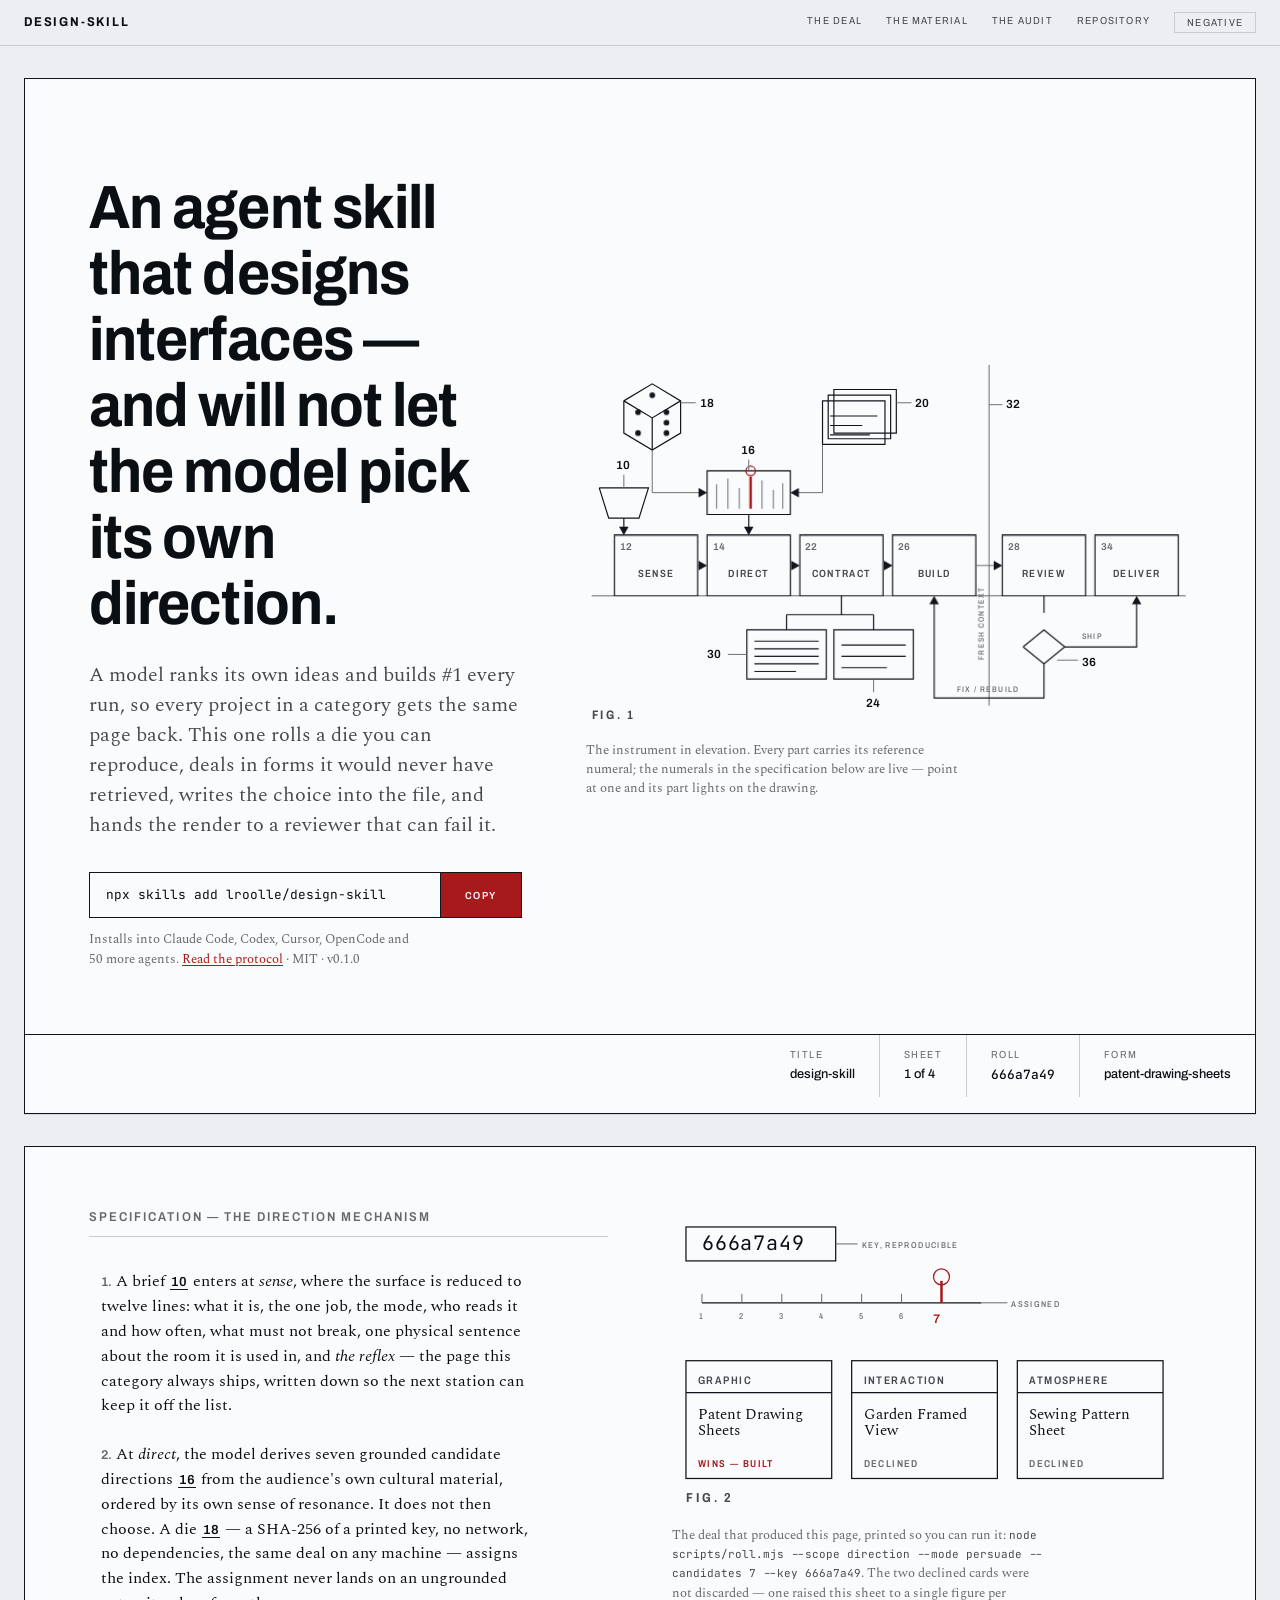
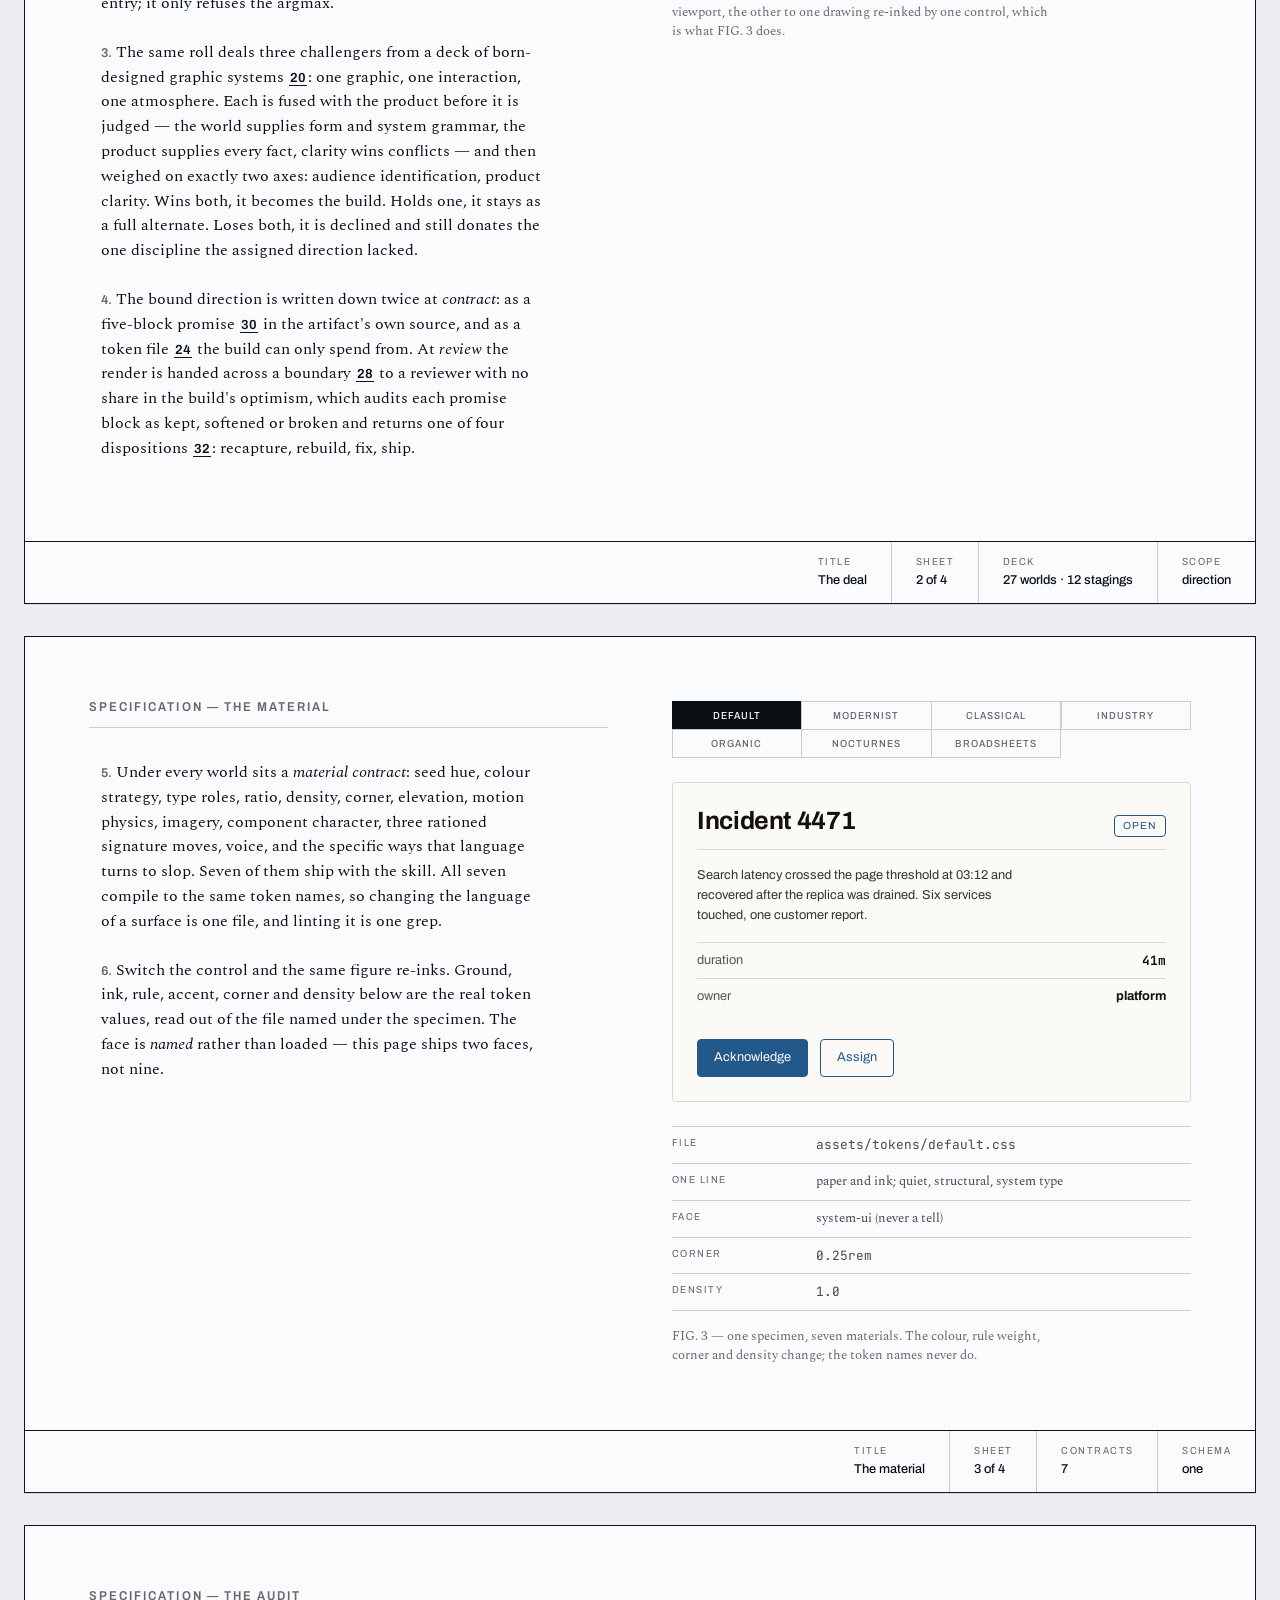
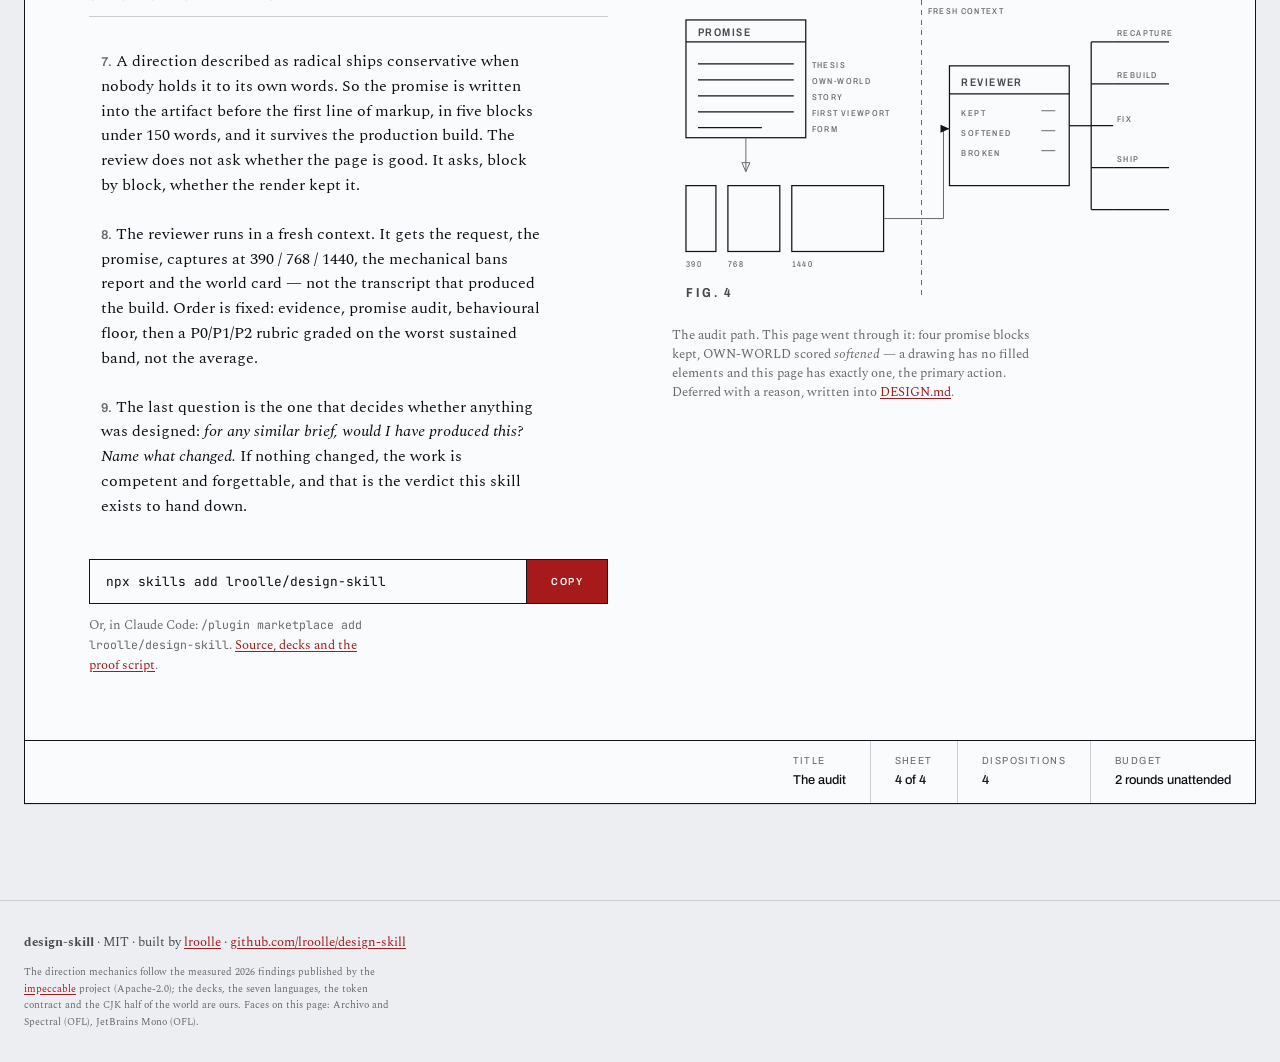
==== site/index.html @ 7ace2040 "Add site/: lroolle.com/design-skill, designed by running the protocol Ran the skill end to end on a " ====
<!doctype html>
<html lang="en">
<head>
<meta charset="utf-8">
<meta name="viewport" content="width=device-width, initial-scale=1">
<title>design-skill &#183; an agent skill that will not let the model pick its own direction</title>
<meta name="description" content="An agent skill for designing user-facing surfaces: an outside die assigns the direction from grounded candidates, foreign forms are dealt in as challengers, the choice is written into the artifact as a promise, and a fresh-context reviewer audits the render against it.">
<link rel="canonical" href="https://lroolle.com/design-skill">
<meta property="og:type" content="website">
<meta property="og:title" content="design-skill">
<meta property="og:description" content="A design skill with taste built in: sense, roll, promise, build, review. Seven material languages, a deck of born-designed worlds the dice deal from, and a reviewer that can say costume.">
<meta property="og:url" content="https://lroolle.com/design-skill">

<link rel="preconnect" href="https://fonts.googleapis.com">
<link rel="preconnect" href="https://fonts.gstatic.com" crossorigin>
<link rel="stylesheet" href="https://fonts.googleapis.com/css2?family=Archivo:wdth,wght@75..112,400..700&family=Spectral:ital,wght@0,300;0,400;0,600;1,400&family=JetBrains+Mono:wght@400;500&family=Noto+Sans+SC:wght@400;500&display=swap">
<link rel="stylesheet" href="tokens.css">
<link rel="stylesheet" href="page.css">
<script>
  // theme before paint: no flash, no layout shift
  (function () {
    var t = localStorage.getItem('ds-theme');
    if (!t) t = matchMedia('(prefers-color-scheme: dark)').matches ? 'dark' : 'light';
    document.documentElement.setAttribute('data-theme', t);
  })();
</script>
</head>
<body>
<!--
  PROMISE  design-skill / lroolle.com/design-skill / roll 666a7a49

  THESIS          This page is the patent drawing of an instrument: the skill
                  explained by numbered parts on leader lines, never by
                  adjectives. It refuses the agent-skill landing -- near-black
                  ground, one acid accent, three feature cards, "Get started".
  OWN-WORLD       Cool drafting paper; one uniform ink line for outlines and a
                  lighter one for leaders and hatching; no fills; drafting red
                  as the only highlight, on the part under discussion. Archivo
                  (width axis) draughts the FIG. labels and reference numerals,
                  Spectral sets the numbered specification, JetBrains Mono the
                  keys and commands. Zero radius everywhere; rules are drawing,
                  not decoration.
  STORY           The visitor sees a machine with named parts, believes it
                  because the roll printed on the page is real and reproducible
                  and the seven materials re-ink a live specimen, and copies one
                  install line.
  FIRST VIEWPORT  One sheet with a ruled border and a title block bottom-right.
                  Left: the sentence, the dek, the install field as the single
                  action. Right: FIG. 1, the six-station instrument with the die
                  and the deck hanging over station 2, every part on a leader.
                  Nothing else in the viewport.
  FORM            Patent Drawing Sheets (worlds/patent-drawing-sheets.md), dealt
                  as the graphic challenger against assigned candidate #7 (the
                  test bench) and winning both axes. Roll key 666a7a49. Raises:
                  one figure per viewport, from garden-framed-view (declined);
                  one drawing re-inked by a single control, from
                  sewing-pattern-sheet (declined).
  --
  FINISH          unreviewed is unfinished: this build ends with the review, the
                  verdict, and DESIGN.md.
-->
<a class="skip" href="#fig-1">Skip to FIG. 1</a>

<header class="rail">
  <a class="wordmark" href="#sheet-1">design&#8209;skill</a>
  <nav class="rail__nav" aria-label="Sheets">
    <a href="#sheet-2">The deal</a>
    <a href="#sheet-3">The material</a>
    <a href="#sheet-4">The audit</a>
    <a href="https://github.com/lroolle/design-skill">Repository</a>
  </nav>
  <button class="theme" type="button" id="theme" aria-pressed="false">
    <span class="theme__label">Negative</span>
  </button>
</header>

<main>

<!-- ============================ SHEET 1 ============================ -->
<section class="sheet" id="sheet-1">
  <div class="sheet__frame">
    <div class="sheet__body sheet__body--lede">

      <div class="lede">
        <h1>An agent skill that designs interfaces &#8212; and will not let the model pick its own direction.</h1>
        <p class="dek">
          A model ranks its own ideas and builds #1 every run, so every project
          in a category gets the same page back. This one rolls a die you can
          reproduce, deals in forms it would never have retrieved, writes the
          choice into the file, and hands the render to a reviewer that can
          fail it.
        </p>

        <div class="install">
          <code class="install__cmd" id="cmd">npx skills add lroolle/design-skill</code>
          <button class="install__copy" type="button" id="copy" data-cmd="npx skills add lroolle/design-skill">Copy</button>
        </div>
        <p class="lede__aside">
          Installs into Claude Code, Codex, Cursor, OpenCode and 50 more agents.
          <a href="https://github.com/lroolle/design-skill/blob/main/skills/design-skill/SKILL.md">Read the protocol</a>
          &#183; MIT &#183; v0.1.0
        </p>
      </div>

      <figure class="fig fig--hero fig--pan" id="fig-1">
        <svg viewBox="0 0 640 400" role="img" aria-labelledby="fig-1-t fig-1-d" class="draw">
          <title id="fig-1-t">FIG. 1 &#8212; the instrument in elevation</title>
          <desc id="fig-1-d">Six protocol stations on a rail: sense, direct, contract, build, review, deliver. A brief enters at the left. A candidate rack fed by a die and a card deck stands over station two. Station three drops a promise and a token contract. A dashed boundary between build and review marks the reviewer's separate context. A four-way verdict gate after review either returns the work to build or releases it to deliver.</desc>

          <!-- ---- 10: the brief, entering ---- -->
          <g data-part="10" class="ink">
            <path d="M14 150 h52 l-10 32 h-32 z"/>
            <path d="M40 182 v14"/>
            <path d="M40 200 l-5 -9 10 0 z" class="solidmark"/>
          </g>
          <g class="hair"><path d="M40 150 v-14"/></g>
          <text class="numeral" x="32" y="130" data-ref="10">10</text>

          <!-- ---- 18: the die ---- -->
          <g data-part="18">
            <g class="ink">
              <path d="M40 58 l30 -18 30 18 v34 l-30 18 -30 -18 z"/>
              <path d="M40 58 l30 18 30 -18 M70 76 v34"/>
            </g>
            <g class="pip">
              <circle cx="55" cy="70" r="3"/><circle cx="55" cy="92" r="3"/>
              <circle cx="85" cy="70" r="3"/><circle cx="85" cy="81" r="3"/><circle cx="85" cy="92" r="3"/>
              <circle cx="70" cy="52" r="3"/>
            </g>
            <g class="hair"><path d="M70 110 v45 h52"/></g>
            <path d="M128 155 l-9 -5 0 10 z" class="solidmark"/>
          </g>
          <g class="hair"><path d="M100 60 h16"/></g>
          <text class="numeral" x="120" y="64" data-ref="18">18</text>

          <!-- ---- 20: the deck of worlds ---- -->
          <g data-part="20">
            <g class="ink">
              <rect x="262" y="46" width="66" height="46"/>
              <rect x="256" y="52" width="66" height="46"/>
              <rect x="250" y="58" width="66" height="46"/>
              <path d="M258 74 h50 M258 84 h34 M258 94 h42"/>
            </g>
            <g class="hair"><path d="M250 104 v51 h-28"/></g>
            <path d="M216 155 l9 -5 0 10 z" class="solidmark"/>
          </g>
          <g class="hair"><path d="M328 60 h16"/></g>
          <text class="numeral" x="348" y="64" data-ref="20">20</text>

          <!-- ---- 16: the candidate rack, seven grounded directions ---- -->
          <g data-part="16">
            <g class="ink"><rect x="128" y="132" width="88" height="46"/></g>
            <g class="hair">
              <path d="M138 172 v-26 M150 172 v-32 M162 172 v-22"/>
              <path d="M186 172 v-30 M198 172 v-20 M208 172 v-27"/>
            </g>
            <path d="M174 172 v-34" class="lit-bar"/>
            <circle cx="174" cy="132" r="5" class="lit-ring"/>
            <g class="ink"><path d="M172 178 v18"/></g>
            <path d="M172 200 l-5 -9 10 0 z" class="solidmark"/>
          </g>
          <g class="hair"><path d="M172 132 v-12"/></g>
          <text class="numeral" x="164" y="114" data-ref="16">16</text>

          <!-- ---- the rail and its six stations ---- -->
          <g class="ink">
            <line x1="6" y1="264" x2="634" y2="264" class="hair"/>
            <g data-part="12"><rect x="30"  y="200" width="88" height="64"/></g>
            <g data-part="14"><rect x="128" y="200" width="88" height="64"/></g>
            <g data-part="22"><rect x="226" y="200" width="88" height="64"/></g>
            <g data-part="26"><rect x="324" y="200" width="88" height="64"/></g>
            <g data-part="28"><rect x="440" y="200" width="88" height="64"/></g>
            <g data-part="34"><rect x="538" y="200" width="88" height="64"/></g>
            <g class="hair">
              <path d="M118 232 h6"/><path d="M128 232 l-9 -5 0 10 z" class="solidmark"/>
              <path d="M216 232 h6"/><path d="M226 232 l-9 -5 0 10 z" class="solidmark"/>
              <path d="M314 232 h6"/><path d="M324 232 l-9 -5 0 10 z" class="solidmark"/>
              <path d="M412 232 h20"/><path d="M440 232 l-9 -5 0 10 z" class="solidmark"/>
            </g>
          </g>
          <g class="numeral numeral--in">
            <text x="36" y="216" data-ref="12">12</text>
            <text x="134" y="216" data-ref="14">14</text>
            <text x="232" y="216" data-ref="22">22</text>
            <text x="330" y="216" data-ref="26">26</text>
            <text x="446" y="216" data-ref="28">28</text>
            <text x="544" y="216" data-ref="34">34</text>
          </g>
          <g class="label">
            <text x="74"  y="244" text-anchor="middle">SENSE</text>
            <text x="172" y="244" text-anchor="middle">DIRECT</text>
            <text x="270" y="244" text-anchor="middle">CONTRACT</text>
            <text x="368" y="244" text-anchor="middle">BUILD</text>
            <text x="484" y="244" text-anchor="middle">REVIEW</text>
            <text x="582" y="244" text-anchor="middle">DELIVER</text>
          </g>

          <!-- ---- 30 + 24: what station three writes down ---- -->
          <g class="ink"><path d="M270 264 v20 M212 284 h92 M212 284 v16 M304 284 v16"/></g>
          <g data-part="30" class="ink">
            <rect x="170" y="300" width="84" height="52"/>
            <path d="M178 312 h68 M178 320 h68 M178 328 h68 M178 336 h68 M178 344 h44"/>
          </g>
          <g class="hair"><path d="M170 326 h-20"/></g>
          <text class="numeral" x="128" y="330" data-ref="30">30</text>

          <g data-part="24" class="ink">
            <rect x="262" y="300" width="84" height="52"/>
            <path d="M270 316 h68 M270 328 h68 M270 340 h48"/>
          </g>
          <g class="hair"><path d="M304 352 v14"/></g>
          <text class="numeral" x="296" y="382" data-ref="24">24</text>

          <!-- ---- 32: the reviewer's boundary ---- -->
          <g data-part="32">
            <path d="M426 20 v360" class="boundary"/>
          </g>
          <g class="hair"><path d="M426 62 h14"/></g>
          <text class="numeral" x="444" y="66" data-ref="32">32</text>
          <text class="micro boundary__label" transform="translate(420,332) rotate(-90)">FRESH CONTEXT</text>

          <!-- ---- 36: the verdict gate ---- -->
          <g data-part="36">
            <g class="ink">
              <path d="M484 264 v18"/>
              <path d="M462 318 l22 -18 22 18 -22 18 z"/>
              <path d="M506 318 h76 v-46"/>
              <path d="M582 264 l-5 9 10 0 z" class="solidmark"/>
              <path d="M484 336 v36 h-116 v-100"/>
              <path d="M368 264 l-5 9 10 0 z" class="solidmark"/>
            </g>
          </g>
          <g class="hair"><path d="M498 332 h22"/></g>
          <text class="numeral" x="524" y="338" data-ref="36">36</text>
          <text class="micro" x="392" y="366">FIX / REBUILD</text>
          <text class="micro" x="524" y="310">SHIP</text>

          <text class="figlabel" x="6" y="394">FIG. 1</text>
        </svg>
        <p class="fig__pan-note">Drag sideways to read the drawing</p>
        <figcaption>
          The instrument in elevation. Every part carries its reference numeral;
          the numerals in the specification below are live &#8212; point at one and
          its part lights on the drawing.
        </figcaption>
      </figure>

    </div>

    <div class="titleblock">
      <div class="titleblock__cell"><span>Title</span><b>design-skill</b></div>
      <div class="titleblock__cell"><span>Sheet</span><b>1 of 4</b></div>
      <div class="titleblock__cell"><span>Roll</span><b data-mono>666a7a49</b></div>
      <div class="titleblock__cell"><span>Form</span><b>patent-drawing-sheets</b></div>
    </div>
  </div>
</section>

<!-- ============================ SHEET 2 ============================ -->
<section class="sheet" id="sheet-2">
  <div class="sheet__frame">
    <div class="sheet__body sheet__body--spec">

      <div class="spec">
        <h2 class="spec__head">Specification &#8212; the direction mechanism</h2>

        <p class="spec__p">
          <b>1.</b> A brief <button class="ref" data-ref="10">10</button> enters
          at <i>sense</i>, where the surface is reduced to twelve lines: what it
          is, the one job, the mode, who reads it and how often, what must not
          break, one physical sentence about the room it is used in, and
          <em>the reflex</em> &#8212; the page this category always ships, written
          down so the next station can keep it off the list.
        </p>

        <p class="spec__p">
          <b>2.</b> At <i>direct</i>, the model derives seven grounded candidate
          directions <button class="ref" data-ref="16">16</button> from the
          audience's own cultural material, ordered by its own sense of
          resonance. It does not then choose. A die
          <button class="ref" data-ref="18">18</button> &#8212; a SHA-256 of a
          printed key, no network, no dependencies, the same deal on any machine
          &#8212; assigns the index. The assignment never lands on an ungrounded
          entry; it only refuses the argmax.
        </p>

        <p class="spec__p">
          <b>3.</b> The same roll deals three challengers from a deck of
          born-designed graphic systems <button class="ref" data-ref="20">20</button>:
          one graphic, one interaction, one atmosphere. Each is fused with the
          product before it is judged &#8212; the world supplies form and system
          grammar, the product supplies every fact, clarity wins conflicts &#8212;
          and then weighed on exactly two axes: audience identification, product
          clarity. Wins both, it becomes the build. Holds one, it stays as a full
          alternate. Loses both, it is declined and still donates the one
          discipline the assigned direction lacked.
        </p>

        <p class="spec__p">
          <b>4.</b> The bound direction is written down twice at <i>contract</i>:
          as a five-block promise <button class="ref" data-ref="30">30</button>
          in the artifact's own source, and as a token file
          <button class="ref" data-ref="24">24</button> the build can only spend
          from. At <i>review</i> the render is handed across a boundary
          <button class="ref" data-ref="28">28</button> to a reviewer with no
          share in the build's optimism, which audits each promise block as kept,
          softened or broken and returns one of four dispositions
          <button class="ref" data-ref="32">32</button>: recapture, rebuild, fix,
          ship.
        </p>
      </div>

      <figure class="fig fig--pan" id="fig-2">
        <svg viewBox="0 0 520 300" role="img" aria-labelledby="fig-2-t fig-2-d">
          <title id="fig-2-t">FIG. 2 &#8212; the deal that built this page</title>
          <desc id="fig-2-d">Detail of the die and the deck. Key 666a7a49 assigns index seven of seven candidates. Three challengers are dealt: patent drawing sheets (graphic), garden framed view (interaction), sewing pattern sheet (atmosphere). Verdicts: wins, declined, declined.</desc>

          <!-- key strip -->
          <g class="ink"><rect x="14" y="16" width="150" height="34"/></g>
          <text class="key" x="30" y="39">666a7a49</text>
          <g class="hair"><path d="M164 33 h22"/></g>
          <text class="micro" x="190" y="37">KEY, REPRODUCIBLE</text>

          <!-- index scale 1..7 -->
          <g class="ink"><path d="M30 92 h280"/></g>
          <g class="hair">
            <path d="M30 92 v-9 M70 92 v-9 M110 92 v-9 M150 92 v-9 M190 92 v-9 M230 92 v-9"/>
          </g>
          <path d="M270 92 v-22" class="lit-bar"/>
          <circle cx="270" cy="66" r="8" class="lit-ring"/>
          <g class="micro">
            <text x="30" y="108" text-anchor="middle">1</text>
            <text x="70" y="108" text-anchor="middle">2</text>
            <text x="110" y="108" text-anchor="middle">3</text>
            <text x="150" y="108" text-anchor="middle">4</text>
            <text x="190" y="108" text-anchor="middle">5</text>
            <text x="230" y="108" text-anchor="middle">6</text>
          </g>
          <text class="numeral numeral--lit" x="262" y="112">7</text>
          <g class="hair"><path d="M310 92 h26"/></g>
          <text class="micro" x="340" y="96">ASSIGNED</text>

          <!-- three dealt cards -->
          <g class="ink">
            <rect x="14" y="150" width="146" height="118"/>
            <rect x="180" y="150" width="146" height="118"/>
            <rect x="346" y="150" width="146" height="118"/>
            <path d="M14 182 h146 M180 182 h146 M346 182 h146"/>
          </g>
          <g class="label">
            <text x="26" y="173">GRAPHIC</text>
            <text x="192" y="173">INTERACTION</text>
            <text x="358" y="173">ATMOSPHERE</text>
          </g>
          <g class="cardname">
            <text x="26" y="208">Patent Drawing</text>
            <text x="26" y="224">Sheets</text>
            <text x="192" y="208">Garden Framed</text>
            <text x="192" y="224">View</text>
            <text x="358" y="208">Sewing Pattern</text>
            <text x="358" y="224">Sheet</text>
          </g>
          <g class="verdict">
            <text x="26" y="256" class="verdict--win">WINS &#8212; BUILT</text>
            <text x="192" y="256">DECLINED</text>
            <text x="358" y="256">DECLINED</text>
          </g>
          <text class="figlabel" x="14" y="292">FIG. 2</text>
        </svg>
        <p class="fig__pan-note">Drag sideways to read the drawing</p>
        <figcaption>
          The deal that produced this page, printed so you can run it:
          <code data-mono>node scripts/roll.mjs --scope direction --mode persuade --candidates 7 --key 666a7a49</code>.
          The two declined cards were not discarded &#8212; one raised this sheet to
          a single figure per viewport, the other to one drawing re-inked by one
          control, which is what FIG. 3 does.
        </figcaption>
      </figure>

    </div>

    <div class="titleblock">
      <div class="titleblock__cell"><span>Title</span><b>The deal</b></div>
      <div class="titleblock__cell"><span>Sheet</span><b>2 of 4</b></div>
      <div class="titleblock__cell"><span>Deck</span><b>27 worlds &#183; 12 stagings</b></div>
      <div class="titleblock__cell"><span>Scope</span><b>direction</b></div>
    </div>
  </div>
</section>

<!-- ============================ SHEET 3 ============================ -->
<section class="sheet" id="sheet-3">
  <div class="sheet__frame">
    <div class="sheet__body sheet__body--spec">

      <div class="spec">
        <h2 class="spec__head">Specification &#8212; the material</h2>
        <p class="spec__p">
          <b>5.</b> Under every world sits a <i>material contract</i>: seed hue,
          colour strategy, type roles, ratio, density, corner, elevation, motion
          physics, imagery, component character, three rationed signature moves,
          voice, and the specific ways that language turns to slop. Seven of them
          ship with the skill. All seven compile to the same token names, so
          changing the language of a surface is one file, and linting it is one
          grep.
        </p>
        <p class="spec__p">
          <b>6.</b> Switch the control and the same figure re-inks. Ground, ink,
          rule, accent, corner and density below are the real token values, read
          out of the file named under the specimen. The face is <i>named</i>
          rather than loaded &#8212; this page ships two faces, not nine.
        </p>
      </div>

      <figure class="fig" id="fig-3">
        <div class="switch" role="radiogroup" aria-label="Material contract">
          <button type="button" role="radio" aria-checked="true"  data-set="default">default</button>
          <button type="button" role="radio" aria-checked="false" data-set="modernist">modernist</button>
          <button type="button" role="radio" aria-checked="false" data-set="classical">classical</button>
          <button type="button" role="radio" aria-checked="false" data-set="industry">industry</button>
          <button type="button" role="radio" aria-checked="false" data-set="organic">organic</button>
          <button type="button" role="radio" aria-checked="false" data-set="nocturnes">nocturnes</button>
          <button type="button" role="radio" aria-checked="false" data-set="broadsheets">broadsheets</button>
        </div>

        <div class="specimen" id="specimen" data-spec="default">
          <div class="specimen__head">
            <h3 class="specimen__title">Incident 4471</h3>
            <span class="specimen__tag">open</span>
          </div>
          <p class="specimen__body">
            Search latency crossed the page threshold at 03:12 and recovered
            after the replica was drained. Six services touched, one customer
            report.
          </p>
          <div class="specimen__row"><span>duration</span><b data-mono>41m</b></div>
          <div class="specimen__row"><span>owner</span><b>platform</b></div>
          <div class="specimen__actions">
            <span class="specimen__btn">Acknowledge</span>
            <span class="specimen__btn specimen__btn--quiet">Assign</span>
          </div>
        </div>

        <dl class="readout" id="readout">
          <div><dt>file</dt><dd data-mono id="ro-file">assets/tokens/default.css</dd></div>
          <div><dt>one line</dt><dd id="ro-line">paper and ink; quiet, structural, system type</dd></div>
          <div><dt>face</dt><dd id="ro-face">system-ui (never a tell)</dd></div>
          <div><dt>corner</dt><dd data-mono id="ro-radius">0.25rem</dd></div>
          <div><dt>density</dt><dd data-mono id="ro-density">1.0</dd></div>
        </dl>
        <figcaption>
          FIG. 3 &#8212; one specimen, seven materials. The colour, rule weight,
          corner and density change; the token names never do.
        </figcaption>
      </figure>

    </div>

    <div class="titleblock">
      <div class="titleblock__cell"><span>Title</span><b>The material</b></div>
      <div class="titleblock__cell"><span>Sheet</span><b>3 of 4</b></div>
      <div class="titleblock__cell"><span>Contracts</span><b>7</b></div>
      <div class="titleblock__cell"><span>Schema</span><b>one</b></div>
    </div>
  </div>
</section>

<!-- ============================ SHEET 4 ============================ -->
<section class="sheet" id="sheet-4">
  <div class="sheet__frame">
    <div class="sheet__body sheet__body--spec">

      <div class="spec">
        <h2 class="spec__head">Specification &#8212; the audit</h2>
        <p class="spec__p">
          <b>7.</b> A direction described as radical ships conservative when
          nobody holds it to its own words. So the promise is written into the
          artifact before the first line of markup, in five blocks under 150
          words, and it survives the production build. The review does not ask
          whether the page is good. It asks, block by block, whether the render
          kept it.
        </p>
        <p class="spec__p">
          <b>8.</b> The reviewer runs in a fresh context. It gets the request,
          the promise, captures at 390 / 768 / 1440, the mechanical bans report
          and the world card &#8212; not the transcript that produced the build.
          Order is fixed: evidence, promise audit, behavioural floor, then a
          P0/P1/P2 rubric graded on the worst sustained band, not the average.
        </p>
        <p class="spec__p">
          <b>9.</b> The last question is the one that decides whether anything
          was designed: <em>for any similar brief, would I have produced this?
          Name what changed.</em> If nothing changed, the work is competent and
          forgettable, and that is the verdict this skill exists to hand down.
        </p>

        <div class="close">
          <div class="install install--close">
            <code class="install__cmd">npx skills add lroolle/design-skill</code>
            <button class="install__copy" type="button" data-cmd="npx skills add lroolle/design-skill">Copy</button>
          </div>
          <p class="lede__aside">
            Or, in Claude Code: <code data-mono>/plugin marketplace add lroolle/design-skill</code>.
            <a href="https://github.com/lroolle/design-skill">Source, decks and the proof script</a>.
          </p>
        </div>
      </div>

      <figure class="fig fig--pan" id="fig-4">
        <svg viewBox="0 0 520 320" role="img" aria-labelledby="fig-4-t fig-4-d">
          <title id="fig-4-t">FIG. 4 &#8212; the audit path</title>
          <desc id="fig-4-d">The five-block promise on the left feeds three captures at 390, 768 and 1440. The captures cross a dashed boundary into the reviewer, which marks each block kept, softened or broken and emits one of four dispositions: recapture, rebuild, fix, ship.</desc>

          <!-- promise block -->
          <g class="ink">
            <rect x="14" y="30" width="120" height="118"/>
            <path d="M14 52 h120"/>
            <path d="M26 74 h96 M26 90 h96 M26 106 h96 M26 122 h96 M26 138 h64"/>
          </g>
          <text class="label" x="26" y="46">PROMISE</text>
          <g class="micro">
            <text x="140" y="78">THESIS</text>
            <text x="140" y="94">OWN-WORLD</text>
            <text x="140" y="110">STORY</text>
            <text x="140" y="126">FIRST VIEWPORT</text>
            <text x="140" y="142">FORM</text>
          </g>

          <!-- captures -->
          <g class="ink">
            <rect x="14" y="196" width="30" height="66"/>
            <rect x="56" y="196" width="52" height="66"/>
            <rect x="120" y="196" width="92" height="66"/>
            <path d="M74 148 v34 M74 182 l-4 -9 8 0 z" class="hair"/>
          </g>
          <g class="micro">
            <text x="14" y="278">390</text>
            <text x="56" y="278">768</text>
            <text x="120" y="278">1440</text>
          </g>

          <!-- boundary + reviewer -->
          <path d="M250 10 v300" class="boundary"/>
          <text class="micro boundary__label" x="256" y="24">FRESH CONTEXT</text>
          <g class="ink">
            <rect x="278" y="76" width="120" height="120"/>
            <path d="M278 104 h120"/>
            <path d="M212 229 h60 v-90 h6" class="hair"/>
            <path d="M278 139 l-9 -4 0 8 z" class="solidmark"/>
          </g>
          <text class="label" x="290" y="96">REVIEWER</text>
          <g class="micro">
            <text x="290" y="126">KEPT</text>
            <text x="290" y="146">SOFTENED</text>
            <text x="290" y="166">BROKEN</text>
          </g>
          <g class="hair">
            <path d="M370 121 h14 M370 141 h14 M370 161 h14"/>
          </g>

          <!-- dispositions -->
          <g class="ink">
            <path d="M398 136 h22"/>
            <path d="M420 136 v-84 M420 136 v84 M420 136 h22"/>
            <path d="M442 52 h56 M442 94 h56 M442 178 h56 M442 220 h56"/>
            <path d="M420 52 h22 M420 94 h22 M420 178 h22 M420 220 h22"/>
          </g>
          <g class="micro">
            <text x="446" y="46">RECAPTURE</text>
            <text x="446" y="88">REBUILD</text>
            <text x="446" y="132">FIX</text>
            <text x="446" y="172">SHIP</text>
          </g>
          <text class="figlabel" x="14" y="308">FIG. 4</text>
        </svg>
        <p class="fig__pan-note">Drag sideways to read the drawing</p>
        <figcaption>
          The audit path. This page went through it: four promise blocks kept,
          OWN-WORLD scored <i>softened</i> &#8212; a drawing has no filled elements
          and this page has exactly one, the primary action. Deferred with a
          reason, written into
          <a href="https://github.com/lroolle/design-skill/blob/main/site/DESIGN.md">DESIGN.md</a>.
        </figcaption>
      </figure>

    </div>

    <div class="titleblock">
      <div class="titleblock__cell"><span>Title</span><b>The audit</b></div>
      <div class="titleblock__cell"><span>Sheet</span><b>4 of 4</b></div>
      <div class="titleblock__cell"><span>Dispositions</span><b>4</b></div>
      <div class="titleblock__cell"><span>Budget</span><b>2 rounds unattended</b></div>
    </div>
  </div>
</section>

</main>

<footer class="foot">
  <div class="foot__inner">
    <p class="foot__line">
      <b>design-skill</b> &#183; MIT &#183; built by
      <a href="https://github.com/lroolle">lroolle</a> &#183;
      <a href="https://github.com/lroolle/design-skill">github.com/lroolle/design-skill</a>
    </p>
    <p class="foot__line foot__line--quiet">
      The direction mechanics follow the measured 2026 findings published by the
      <a href="https://github.com/pbakaus/impeccable">impeccable</a> project
      (Apache-2.0); the decks, the seven languages, the token contract and the
      CJK half of the world are ours. Faces on this page: Archivo and Spectral
      (OFL), JetBrains Mono (OFL).
    </p>
  </div>
</footer>

<script src="page.js" defer></script>
</body>
</html>
---- site/tokens.css ----
/* design-skill site -- `default` re-seeded to the Patent Drawing Sheets world.
 *
 * Token contract: skills/design-skill/design-systems/README.md. Same names as
 * every system in the repo; this file is the only place raw color may live.
 *
 * Seed hue 250 (cool drafting paper), accent hue 27 (drafting-pencil red,
 * the single highlight on the part under discussion), strategy restrained.
 *
 * Light  = the sheet on the drafting table: cool white ground, one uniform
 *          ink line for outlines, a lighter one for leaders and hatching.
 * Dark   = the same drawing reproduced as a photostat negative: dark ground,
 *          white line. A reproduction, not an inversion.
 */

:root {
  /* surfaces -- the table is darker than the sheet lying on it */
  --bg:          oklch(0.949 0.005 250);
  --surface:     oklch(0.988 0.003 250);
  --surface-2:   oklch(0.966 0.004 250);
  --overlay:     oklch(0.988 0.003 250);

  /* text -- drawing ink, leader ink, hatching */
  --fg:          oklch(0.165 0.014 250);
  --fg-2:        oklch(0.405 0.011 250);
  --fg-3:        oklch(0.520 0.009 250);

  /* lines -- `line` rules the sheet, `line-strong` IS the drawing line */
  --line:        oklch(0.845 0.007 250);
  --line-strong: oklch(0.195 0.014 250);

  /* accent -- the examiner's red pencil */
  --accent:       oklch(0.470 0.175 27);
  --accent-hover: oklch(0.405 0.185 27);
  --accent-fg:    oklch(0.988 0.003 250);
  --accent-soft:  oklch(0.928 0.048 27);

  /* semantic (hue offsets from the seed family, held here only) */
  --ok:          oklch(0.50 0.10 150);
  --ok-soft:     oklch(0.94 0.03 150);
  --warn:        oklch(0.62 0.13 75);
  --warn-soft:   oklch(0.95 0.04 75);
  --danger:      oklch(0.50 0.17 27);
  --danger-soft: oklch(0.95 0.03 27);
  --info:        oklch(0.48 0.09 250);
  --info-soft:   oklch(0.93 0.02 250);

  /* focus */
  --focus:       oklch(0.470 0.175 27);

  /* type faces -- Archivo draughts, Spectral specifies, JetBrains keys */
  --font-display: "Archivo", "Archivo Fallback", system-ui, sans-serif;
  --font-body:    "Spectral", Charter, "Iowan Old Style", Georgia, serif;
  --font-mono:    "JetBrains Mono", ui-monospace, "SF Mono", Menlo, Consolas, monospace;
  --font-cjk:     "Noto Sans SC", "PingFang SC", "Hiragino Sans GB", "Microsoft YaHei", sans-serif;

  /* type scale: ratio 1.25, base 1rem */
  --text-xs:   0.64rem;
  --text-sm:   0.8rem;
  --text-base: 1rem;
  --text-lg:   1.25rem;
  --text-xl:   1.5625rem;
  --text-2xl:  1.953rem;
  --text-3xl:  clamp(2.1rem, 1.5rem + 2.0vw, 2.441rem);
  --text-4xl:  clamp(2.5rem, 1.5rem + 3.4vw, 3.815rem);

  /* type metrics -- the spec column is narrow, like a printed column */
  --leading-body:     1.55;
  --leading-tight:    1.08;
  --tracking-display: -0.015em;
  --measure:          62ch;

  /* space: 4px scale x density 1.0 */
  --density:  1;
  --space-1:  calc(0.25rem * var(--density));
  --space-2:  calc(0.5rem  * var(--density));
  --space-3:  calc(0.75rem * var(--density));
  --space-4:  calc(1rem    * var(--density));
  --space-5:  calc(1.5rem  * var(--density));
  --space-6:  calc(2rem    * var(--density));
  --space-7:  calc(3rem    * var(--density));
  --space-8:  calc(4rem    * var(--density));
  --space-9:  calc(6rem    * var(--density));
  --space-10: calc(8rem    * var(--density));
  --space-11: calc(12rem   * var(--density));
  --space-12: calc(16rem   * var(--density));

  /* shape -- a drawing has no rounded corners. One corner language: none. */
  --radius:    0;
  --radius-sm: 0;
  --radius-lg: 0;
  --line-w:    1px;

  /* elevation -- a sheet lying on a table, not a card floating over one */
  --shadow-1: 0 1px 0 oklch(0.165 0.014 250 / 0.10);
  --shadow-2: 0 1px 0 oklch(0.165 0.014 250 / 0.14), 0 6px 20px oklch(0.165 0.014 250 / 0.07);

  /* motion -- the highlight is instant; only the first figure draws itself */
  --dur-micro:   90ms;
  --dur-base:    160ms;
  --dur-enter:   260ms;
  --ease-out:    cubic-bezier(0.16, 1, 0.3, 1);
  --ease-in-out: cubic-bezier(0.77, 0, 0.175, 1);
  --ease-subtle: cubic-bezier(0.25, 0.1, 0.25, 1);

  /* layout */
  --container:      74rem;
  --container-wide: 90rem;

  color-scheme: light dark;
}

[data-theme="dark"] {
  --bg:          oklch(0.128 0.012 250);
  --surface:     oklch(0.168 0.013 250);
  --surface-2:   oklch(0.205 0.014 250);
  --overlay:     oklch(0.185 0.013 250);

  --fg:          oklch(0.935 0.006 250);
  --fg-2:        oklch(0.705 0.009 250);
  --fg-3:        oklch(0.600 0.010 250);

  --line:        oklch(0.285 0.014 250);
  --line-strong: oklch(0.905 0.007 250);

  --accent:       oklch(0.685 0.175 27);
  --accent-hover: oklch(0.745 0.165 27);
  --accent-fg:    oklch(0.128 0.012 250);
  --accent-soft:  oklch(0.285 0.075 27);

  --ok:          oklch(0.70 0.10 150);
  --ok-soft:     oklch(0.24 0.03 150);
  --warn:        oklch(0.78 0.12 75);
  --warn-soft:   oklch(0.25 0.04 75);
  --danger:      oklch(0.68 0.16 27);
  --danger-soft: oklch(0.25 0.05 27);
  --info:        oklch(0.70 0.08 250);
  --info-soft:   oklch(0.23 0.03 250);

  --focus:       oklch(0.685 0.175 27);

  --shadow-1: 0 1px 0 oklch(0.06 0.01 250 / 0.55);
  --shadow-2: 0 1px 0 oklch(0.06 0.01 250 / 0.60), 0 6px 20px oklch(0.06 0.01 250 / 0.45);
}

/* base: the few rules the tokens imply */
html { color-scheme: light dark; }
body {
  background: var(--bg);
  color: var(--fg);
  font-family: var(--font-body), var(--font-cjk);
  font-size: var(--text-base);
  line-height: var(--leading-body);
  -webkit-font-smoothing: antialiased;
  text-rendering: optimizeLegibility;
}
h1, h2, h3 {
  font-family: var(--font-display), var(--font-cjk);
  line-height: var(--leading-tight);
  letter-spacing: var(--tracking-display);
  text-wrap: balance;
}
p { text-wrap: pretty; max-width: var(--measure); }
code, kbd, samp, pre, [data-mono] {
  font-family: var(--font-mono);
  font-variant-numeric: tabular-nums slashed-zero;
}
table { font-variant-numeric: tabular-nums; }
:focus-visible { outline: 2px solid var(--focus); outline-offset: 2px; }
a { color: var(--accent); text-decoration: underline; text-underline-offset: 0.18em; text-decoration-thickness: 1px; }

/* browser surfaces: the parts you did not draw still carry the design */
::selection { background: var(--accent-soft); color: var(--fg); }
html { caret-color: var(--accent); accent-color: var(--accent); scrollbar-color: var(--line) var(--bg); }
hr { border: 0; border-top: var(--line-w) solid var(--line); }

@media (prefers-reduced-motion: reduce) {
  *, *::before, *::after {
    animation-duration: 0.01ms !important;
    animation-iteration-count: 1 !important;
    transition-duration: 0.01ms !important;
    scroll-behavior: auto !important;
  }
}

/* ---------------------------------------------------------------------------
 * FIG. 3 specimen scopes. The real ground / ink / rule / accent / corner /
 * density values of the seven material contracts, lifted verbatim from
 * skills/design-skill/assets/tokens/<system>.css so the figure re-inks with
 * the actual material rather than an impression of it. Face names are printed
 * as labels: the specimen is set in this page's two faces (see FIG. 3 note).
 * ------------------------------------------------------------------------ */

[data-spec] { --spec-face: var(--font-display); }

[data-spec="default"] {
  --spec-ground: oklch(0.985 0.005 75); --spec-ink: oklch(0.18 0.010 75);
  --spec-rule:   oklch(0.88 0.008 75);  --spec-accent: oklch(0.45 0.10 250);
  --spec-radius: 0.25rem; --spec-density: 1;
}
[data-spec="modernist"] {
  --spec-ground: oklch(0.975 0.003 250); --spec-ink: oklch(0.13 0.005 250);
  --spec-rule:   oklch(0.86 0.005 250);  --spec-accent: oklch(0.55 0.21 28);
  --spec-radius: 0; --spec-density: 1.25;
}
[data-spec="classical"] {
  --spec-ground: oklch(0.975 0.008 80); --spec-ink: oklch(0.20 0.015 60);
  --spec-rule:   oklch(0.87 0.010 80);  --spec-accent: oklch(0.42 0.12 20);
  --spec-radius: 0; --spec-density: 1.15; --spec-face: var(--font-body);
}
[data-spec="industry"] {
  --spec-ground: oklch(0.975 0.004 230); --spec-ink: oklch(0.20 0.012 230);
  --spec-rule:   oklch(0.87 0.008 230);  --spec-accent: oklch(0.63 0.19 45);
  --spec-radius: 0.125rem; --spec-density: 0.8;
}
[data-spec="organic"] {
  --spec-ground: oklch(0.975 0.012 90); --spec-ink: oklch(0.24 0.020 60);
  --spec-rule:   oklch(0.86 0.014 90);  --spec-accent: oklch(0.46 0.09 145);
  --spec-radius: 0.5rem; --spec-density: 1.1; --spec-face: var(--font-body);
}
[data-spec="nocturnes"] {
  --spec-ground: oklch(0.15 0.025 235); --spec-ink: oklch(0.91 0.010 80);
  --spec-rule:   oklch(0.28 0.020 235); --spec-accent: oklch(0.80 0.13 85);
  --spec-radius: 0.375rem; --spec-density: 1;
}
[data-spec="broadsheets"] {
  --spec-ground: oklch(0.985 0.004 80); --spec-ink: oklch(0.16 0.008 80);
  --spec-rule:   oklch(0.86 0.006 80);  --spec-accent: oklch(0.50 0.19 25);
  --spec-radius: 0; --spec-density: 0.85; --spec-face: var(--font-body);
}
---- site/page.css ----
/* design-skill site -- Patent Drawing Sheets.
 * Every value here is a token from tokens.css. If a raw colour appears in
 * this file it is a defect: `skills/design-skill/assets/bans.sh site` catches it.
 */

*, *::before, *::after { box-sizing: border-box; }
html { scroll-behavior: smooth; }
body { margin: 0; }

.skip {
  position: absolute; left: var(--space-4); top: calc(var(--space-4) * -6);
  z-index: 10; padding: var(--space-2) var(--space-4);
  background: var(--surface); color: var(--fg);
  border: var(--line-w) solid var(--line-strong);
  font-family: var(--font-display); font-size: var(--text-sm);
  transition: transform var(--dur-base) var(--ease-out);
}
.skip:focus { transform: translateY(calc(var(--space-4) * 7)); }

/* ------------------------------------------------------------------ rail */

.rail {
  position: sticky; top: 0; z-index: 8;
  display: flex; align-items: center; gap: var(--space-5);
  padding: var(--space-3) var(--space-5);
  background: var(--bg);
  border-bottom: var(--line-w) solid var(--line);
  font-family: var(--font-display);
}
.wordmark {
  font-size: var(--text-sm); font-weight: 700;
  font-stretch: 88%; letter-spacing: 0.14em; text-transform: uppercase;
  color: var(--fg); text-decoration: none;
}
.rail__nav { display: flex; gap: var(--space-5); margin-left: auto; }
.rail__nav a {
  font-size: var(--text-xs); font-stretch: 88%; letter-spacing: 0.12em;
  text-transform: uppercase; color: var(--fg-2); text-decoration: none;
  padding-bottom: 2px; border-bottom: var(--line-w) solid transparent;
  transition: color var(--dur-base) var(--ease-out), border-color var(--dur-base) var(--ease-out);
}
.rail__nav a:hover { color: var(--fg); border-bottom-color: var(--line-strong); }
.theme {
  font-family: var(--font-display); font-size: var(--text-xs);
  font-stretch: 88%; letter-spacing: 0.12em; text-transform: uppercase;
  color: var(--fg-2); background: none; cursor: pointer;
  border: var(--line-w) solid var(--line); border-radius: var(--radius);
  padding: var(--space-1) var(--space-3);
  transition: color var(--dur-base) var(--ease-out), border-color var(--dur-base) var(--ease-out);
}
.theme:hover { color: var(--fg); border-color: var(--line-strong); }

/* ----------------------------------------------------------------- sheet */

.sheet { padding: var(--space-5) var(--space-5) 0; }
.sheet:last-of-type { padding-bottom: var(--space-7); }

.sheet__frame {
  position: relative;
  max-width: var(--container-wide);
  margin: 0 auto;
  background: var(--surface);
  border: var(--line-w) solid var(--line-strong);
  box-shadow: var(--shadow-1);
  padding: var(--space-7) var(--space-6) 0;
}

.sheet__body { display: grid; gap: var(--space-7); align-items: center; }
.sheet__body--spec { align-items: start; }

@media (min-width: 62rem) {
  .sheet__body--lede { grid-template-columns: 5fr 7fr; gap: var(--space-8); }
  .sheet__body--spec { grid-template-columns: 1fr 1fr; gap: var(--space-8); }
  .sheet__frame { padding: var(--space-8) var(--space-8) 0; }
  #sheet-1 .sheet__frame { padding-top: var(--space-9); padding-bottom: var(--space-4); }
  .sheet { padding-top: var(--space-6); }
}

/* the title block sits in the sheet's bottom-right corner, as it does on a
   real sheet: the drawing above it, the record of the drawing inside it. */
.titleblock {
  display: grid;
  grid-template-columns: repeat(2, 1fr);
  margin: var(--space-7) calc(var(--space-6) * -1) 0;
  border-top: var(--line-w) solid var(--line-strong);
  font-family: var(--font-display);
}
@media (min-width: 62rem) {
  .titleblock {
    grid-template-columns: repeat(4, auto);
    justify-content: end;
    margin: var(--space-8) calc(var(--space-8) * -1) 0;
  }
}
.titleblock__cell {
  padding: var(--space-3) var(--space-5);
  border-left: var(--line-w) solid var(--line);
  display: flex; flex-direction: column; gap: 2px;
}
.titleblock__cell:first-child { border-left: 0; }
.titleblock__cell span {
  font-size: var(--text-xs); font-stretch: 88%; letter-spacing: 0.14em;
  text-transform: uppercase; color: var(--fg-3);
}
.titleblock__cell b { font-size: var(--text-sm); font-weight: 500; color: var(--fg); }

/* ------------------------------------------------------------------ lede */

h1 {
  font-size: var(--text-4xl); font-weight: 700; font-stretch: 92%;
  margin: 0 0 var(--space-5); max-width: 18ch;
}
.dek {
  font-size: var(--text-lg); color: var(--fg-2); line-height: 1.5;
  margin: 0 0 var(--space-6); max-width: 46ch;
}

.install {
  display: flex; align-items: stretch;
  border: var(--line-w) solid var(--line-strong);
  max-width: 34rem;
}
.install__cmd {
  flex: 1; min-width: 0; overflow-x: auto;
  padding: var(--space-3) var(--space-4);
  font-size: var(--text-sm); color: var(--fg); white-space: nowrap;
}
.install__copy {
  flex: none; cursor: pointer;
  padding: var(--space-3) var(--space-5);
  border: 0; border-left: var(--line-w) solid var(--line-strong);
  background: var(--accent); color: var(--accent-fg);
  font-family: var(--font-display); font-size: var(--text-xs); font-weight: 600;
  font-stretch: 88%; letter-spacing: 0.14em; text-transform: uppercase;
  transition: background-color var(--dur-base) var(--ease-out);
}
.install__copy:hover { background: var(--accent-hover); }
.install__copy[data-done="1"] { background: var(--fg); }

.lede__aside {
  margin: var(--space-3) 0 0;
  font-size: var(--text-sm); color: var(--fg-3); max-width: 46ch;
}
.lede__aside code { font-size: 0.9em; }

/* --------------------------------------------------------------- figures */

.fig { margin: 0; }
.fig svg { display: block; width: 100%; height: auto; overflow: visible; }
.fig figcaption {
  margin-top: var(--space-4);
  font-size: var(--text-sm); color: var(--fg-3);
  max-width: 54ch; line-height: 1.5;
}
.fig figcaption code { font-size: 0.86em; color: var(--fg-2); }

/* the drawing: one uniform outline weight, a lighter one for leaders */
.ink { fill: none; stroke: var(--line-strong); stroke-width: 1.25; vector-effect: non-scaling-stroke; }
.hair { fill: none; stroke: var(--fg-3); stroke-width: 1; vector-effect: non-scaling-stroke; }
.solidmark { fill: var(--line-strong); stroke: none; }
.pip { fill: var(--line-strong); stroke: none; }
.boundary {
  fill: none; stroke: var(--fg-3); stroke-width: 1;
  stroke-dasharray: 5 5; vector-effect: non-scaling-stroke;
}
.lit-bar { stroke: var(--accent); stroke-width: 2.5; fill: none; vector-effect: non-scaling-stroke; }
.lit-ring { stroke: var(--accent); stroke-width: 1.25; fill: none; vector-effect: non-scaling-stroke; }

.label {
  font-family: var(--font-display); font-size: 11px; font-weight: 600;
  font-stretch: 82%; letter-spacing: 0.13em; fill: var(--fg-2);
}
.micro {
  font-family: var(--font-display); font-size: 8.5px; font-weight: 500;
  font-stretch: 82%; letter-spacing: 0.16em; fill: var(--fg-3);
}
.numeral {
  font-family: var(--font-display); font-size: 12.5px; font-weight: 600;
  fill: var(--fg); font-variant-numeric: tabular-nums;
}
.numeral--in { font-size: 10.5px; fill: var(--fg-3); }
.numeral--lit { fill: var(--accent); }
.figlabel {
  font-family: var(--font-display); font-size: 13px; font-weight: 700;
  font-stretch: 82%; letter-spacing: 0.22em; fill: var(--fg-2);
}
.key { font-family: var(--font-mono); font-size: 20px; fill: var(--fg); letter-spacing: 0.04em; }
.cardname { font-family: var(--font-body); font-size: 15px; fill: var(--fg); }
.verdict {
  font-family: var(--font-display); font-size: 10px; font-weight: 600;
  font-stretch: 82%; letter-spacing: 0.14em; fill: var(--fg-3);
}
.verdict--win { fill: var(--accent); }

/* the signature: a numeral and its part light together */
svg text { transition: fill var(--dur-micro) var(--ease-out); }
.ink, .hair, .pip, .solidmark { transition: stroke var(--dur-micro) var(--ease-out), fill var(--dur-micro) var(--ease-out); }
[data-part].is-lit .ink,
[data-part].is-lit.ink { stroke: var(--accent); }
[data-part].is-lit .pip,
[data-part].is-lit .solidmark { fill: var(--accent); }
[data-part].is-lit .hair { stroke: var(--accent); }
text[data-ref].is-lit { fill: var(--accent); }
.numeral[data-ref] { cursor: default; }

/* ------------------------------------------------- specification columns */

.spec__head {
  font-size: var(--text-sm); font-weight: 600; font-stretch: 88%;
  letter-spacing: 0.16em; text-transform: uppercase; color: var(--fg-3);
  margin: 0 0 var(--space-5);
  padding-bottom: var(--space-3);
  border-bottom: var(--line-w) solid var(--line);
}
.spec__p {
  margin: 0 0 var(--space-2);
  padding: var(--space-2) var(--space-3);
  max-width: 58ch;
  transition: background-color var(--dur-base) var(--ease-out);
}
.spec__p b {
  font-family: var(--font-display); font-weight: 600; font-size: var(--text-sm);
  color: var(--fg-3); font-variant-numeric: tabular-nums;
}
.spec__p i { font-style: italic; color: var(--fg); }
.spec__p em { font-style: italic; }
.spec__p.is-lit { background: var(--accent-soft); }

/* a reference numeral in running text: the leader, made clickable */
.ref {
  font-family: var(--font-display); font-size: 0.82em; font-weight: 600;
  font-variant-numeric: tabular-nums;
  color: var(--fg); background: none; cursor: help;
  border: 0; border-bottom: var(--line-w) solid var(--line-strong);
  padding: 0 1px; margin: 0 1px;
  transition: color var(--dur-micro) var(--ease-out), border-color var(--dur-micro) var(--ease-out);
}
.ref:hover, .ref:focus-visible, .ref.is-lit { color: var(--accent); border-bottom-color: var(--accent); }

/* --------------------------------------------------- FIG. 3: the specimen */

/* 4 + 3: a deliberate split, not six-then-one left over */
.switch {
  display: grid; grid-template-columns: repeat(2, 1fr); gap: 0;
  margin-bottom: var(--space-5);
}
@media (min-width: 34rem) { .switch { grid-template-columns: repeat(4, 1fr); } }
.switch button {
  font-family: var(--font-display); font-size: var(--text-xs); font-weight: 500;
  font-stretch: 88%; letter-spacing: 0.1em; text-transform: uppercase;
  color: var(--fg-3); background: none; cursor: pointer;
  border: var(--line-w) solid var(--line);
  margin: -0.5px 0 0 -0.5px;
  padding: var(--space-2) var(--space-3);
  transition: color var(--dur-base) var(--ease-out), background-color var(--dur-base) var(--ease-out);
}
.switch button:hover { color: var(--fg); }
.switch button[aria-checked="true"] { color: var(--accent-fg); background: var(--fg); border-color: var(--fg); }

.specimen {
  background: var(--spec-ground); color: var(--spec-ink);
  border: var(--line-w) solid var(--spec-rule);
  border-radius: var(--spec-radius);
  padding: calc(var(--space-5) * var(--spec-density));
  font-family: var(--spec-face);
  transition: background-color var(--dur-enter) var(--ease-out),
              color var(--dur-enter) var(--ease-out),
              border-color var(--dur-enter) var(--ease-out);
}
.specimen__head {
  display: flex; align-items: baseline; justify-content: space-between;
  gap: var(--space-4);
  padding-bottom: calc(var(--space-3) * var(--spec-density));
  border-bottom: var(--line-w) solid var(--spec-rule);
}
.specimen__title { margin: 0; font-size: var(--text-xl); font-family: inherit; color: inherit; }
.specimen__tag {
  font-size: var(--text-xs); letter-spacing: 0.1em; text-transform: uppercase;
  color: var(--spec-accent); border: var(--line-w) solid var(--spec-accent);
  border-radius: var(--spec-radius); padding: 2px var(--space-2);
}
.specimen__body {
  margin: calc(var(--space-4) * var(--spec-density)) 0;
  font-size: var(--text-sm); max-width: 48ch; opacity: 0.85;
}
.specimen__row {
  display: flex; justify-content: space-between;
  padding: calc(var(--space-2) * var(--spec-density)) 0;
  border-top: var(--line-w) solid var(--spec-rule);
  font-size: var(--text-sm);
}
.specimen__row span { opacity: 0.7; }
.specimen__actions { display: flex; gap: var(--space-3); margin-top: calc(var(--space-5) * var(--spec-density)); }
.specimen__btn {
  display: inline-block; font-family: inherit; font-size: var(--text-sm);
  padding: calc(var(--space-2) * var(--spec-density)) var(--space-4);
  border: var(--line-w) solid var(--spec-accent);
  border-radius: var(--spec-radius);
  background: var(--spec-accent); color: var(--spec-ground); cursor: default;
}
.specimen__btn--quiet { background: none; color: var(--spec-accent); }

.readout {
  margin: var(--space-5) 0 0; padding: 0;
  border-top: var(--line-w) solid var(--line);
  font-size: var(--text-sm);
}
.readout > div {
  display: grid; grid-template-columns: 8rem 1fr; gap: var(--space-4);
  padding: var(--space-2) 0;
  border-bottom: var(--line-w) solid var(--line);
}
.readout dt {
  font-family: var(--font-display); font-size: var(--text-xs);
  font-stretch: 88%; letter-spacing: 0.14em; text-transform: uppercase;
  color: var(--fg-3);
}
.readout dd { margin: 0; color: var(--fg-2); }

/* ------------------------------------------------------------------ close */

.close { margin-top: var(--space-6); }
.install--close { max-width: 34rem; }

/* ----------------------------------------------------------------- footer */

.foot { border-top: var(--line-w) solid var(--line); margin-top: var(--space-7); }
.foot__inner {
  max-width: var(--container-wide); margin: 0 auto;
  padding: var(--space-6) var(--space-5);
}
.foot__line { font-size: var(--text-sm); color: var(--fg-2); max-width: 74ch; margin: 0 0 var(--space-3); }
.foot__line--quiet { color: var(--fg-3); font-size: var(--text-xs); line-height: 1.6; margin-bottom: 0; }

/* ------------------------------------------------- the one entrance move */

@media (prefers-reduced-motion: no-preference) {
  .draw .ink, .draw .hair, .draw .boundary {
    stroke-dasharray: 1400;
    stroke-dashoffset: 1400;
    animation: draw-on 1100ms var(--ease-subtle) forwards;
  }
  .draw .lit-bar, .draw .lit-ring { opacity: 0; animation: ink-in 400ms var(--ease-out) 900ms forwards; }
  .draw text { opacity: 0; animation: ink-in 400ms var(--ease-out) 700ms forwards; }
  .draw .pip, .draw .solidmark { opacity: 0; animation: ink-in 400ms var(--ease-out) 800ms forwards; }
}
@keyframes draw-on { to { stroke-dashoffset: 0; } }
@keyframes ink-in  { to { opacity: 1; } }

@media (prefers-reduced-motion: reduce) {
  html { scroll-behavior: auto; }
  .draw .ink, .draw .hair, .draw .boundary { stroke-dasharray: none; stroke-dashoffset: 0; }
  .draw text, .draw .pip, .draw .solidmark, .draw .lit-bar, .draw .lit-ring { opacity: 1; }
}

/* ------------------------------------------------------------- responsive */

@media (max-width: 61.99rem) {
  .rail { flex-wrap: wrap; gap: var(--space-3); }
  .rail__nav { order: 3; width: 100%; margin-left: 0; gap: var(--space-4); overflow-x: auto; }
  .theme { margin-left: auto; }
  h1 { max-width: 100%; }
  .titleblock__cell { padding: var(--space-3) var(--space-4); }
  .titleblock__cell:nth-child(odd) { border-left: 0; }
  .titleblock__cell:nth-child(n+3) { border-top: var(--line-w) solid var(--line); }
}
@media (max-width: 30rem) {
  .sheet { padding-left: var(--space-3); padding-right: var(--space-3); }
  .sheet__frame { padding: var(--space-6) var(--space-4) 0; }
  .titleblock { margin-left: calc(var(--space-4) * -1); margin-right: calc(var(--space-4) * -1); }
  .install { flex-direction: column; align-items: stretch; }
  .install__copy { border-left: 0; border-top: var(--line-w) solid var(--line-strong); }
}

@media (max-width: 61.99rem) {
  .fig--pan {
    overflow-x: auto;
    overscroll-behavior-x: contain;
    -webkit-overflow-scrolling: touch;
  }
  .fig--pan svg { min-width: 34rem; }
  /* the note appears only when the sheet really does extend past the frame */
  .fig--pan.is-panning { border-bottom: var(--line-w) solid var(--line); padding-bottom: var(--space-3); }
  .fig--pan.is-panning .fig__pan-note { display: block; }
}
.fig__pan-note {
  display: none;
  margin-top: var(--space-2);
  font-family: var(--font-display);
  font-size: var(--text-xs); font-stretch: 88%; letter-spacing: 0.14em;
  text-transform: uppercase; color: var(--fg-3);
}

/* touch: every control clears 44px, and the numerals stay tappable.
   Inline links inside running prose are text, not controls, and keep the
   line rhythm; the reference numerals get an invisible expanded hit area
   instead of a taller box. */
.ref { position: relative; }
.ref::after { content: ''; position: absolute; inset: -13px -7px; }

@media (max-width: 61.99rem), (pointer: coarse) {
  .wordmark,
  .rail__nav a,
  .theme,
  .switch button {
    min-height: 44px;
    display: inline-flex;
    align-items: center;
  }
  .install__copy, .install__cmd { min-height: 44px; display: flex; align-items: center; }
  .skip { min-height: 44px; display: inline-flex; align-items: center; }
}
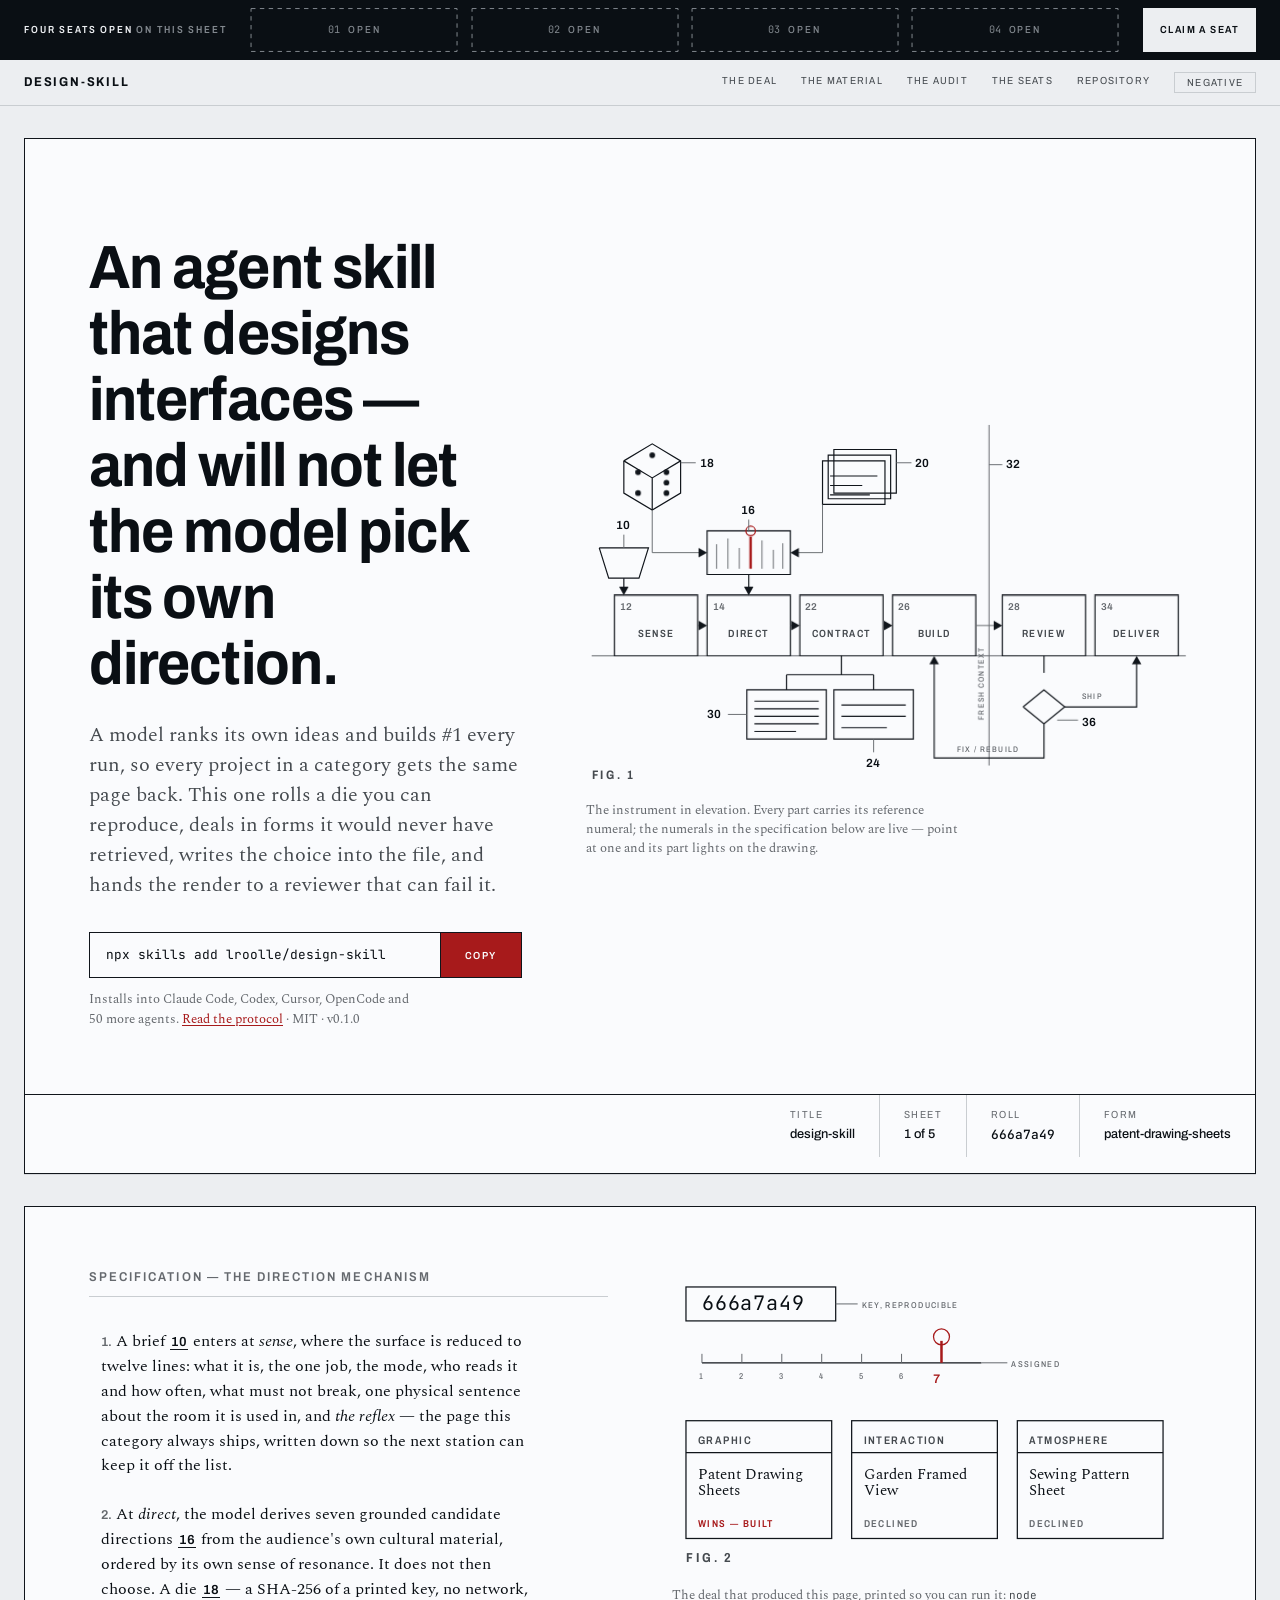
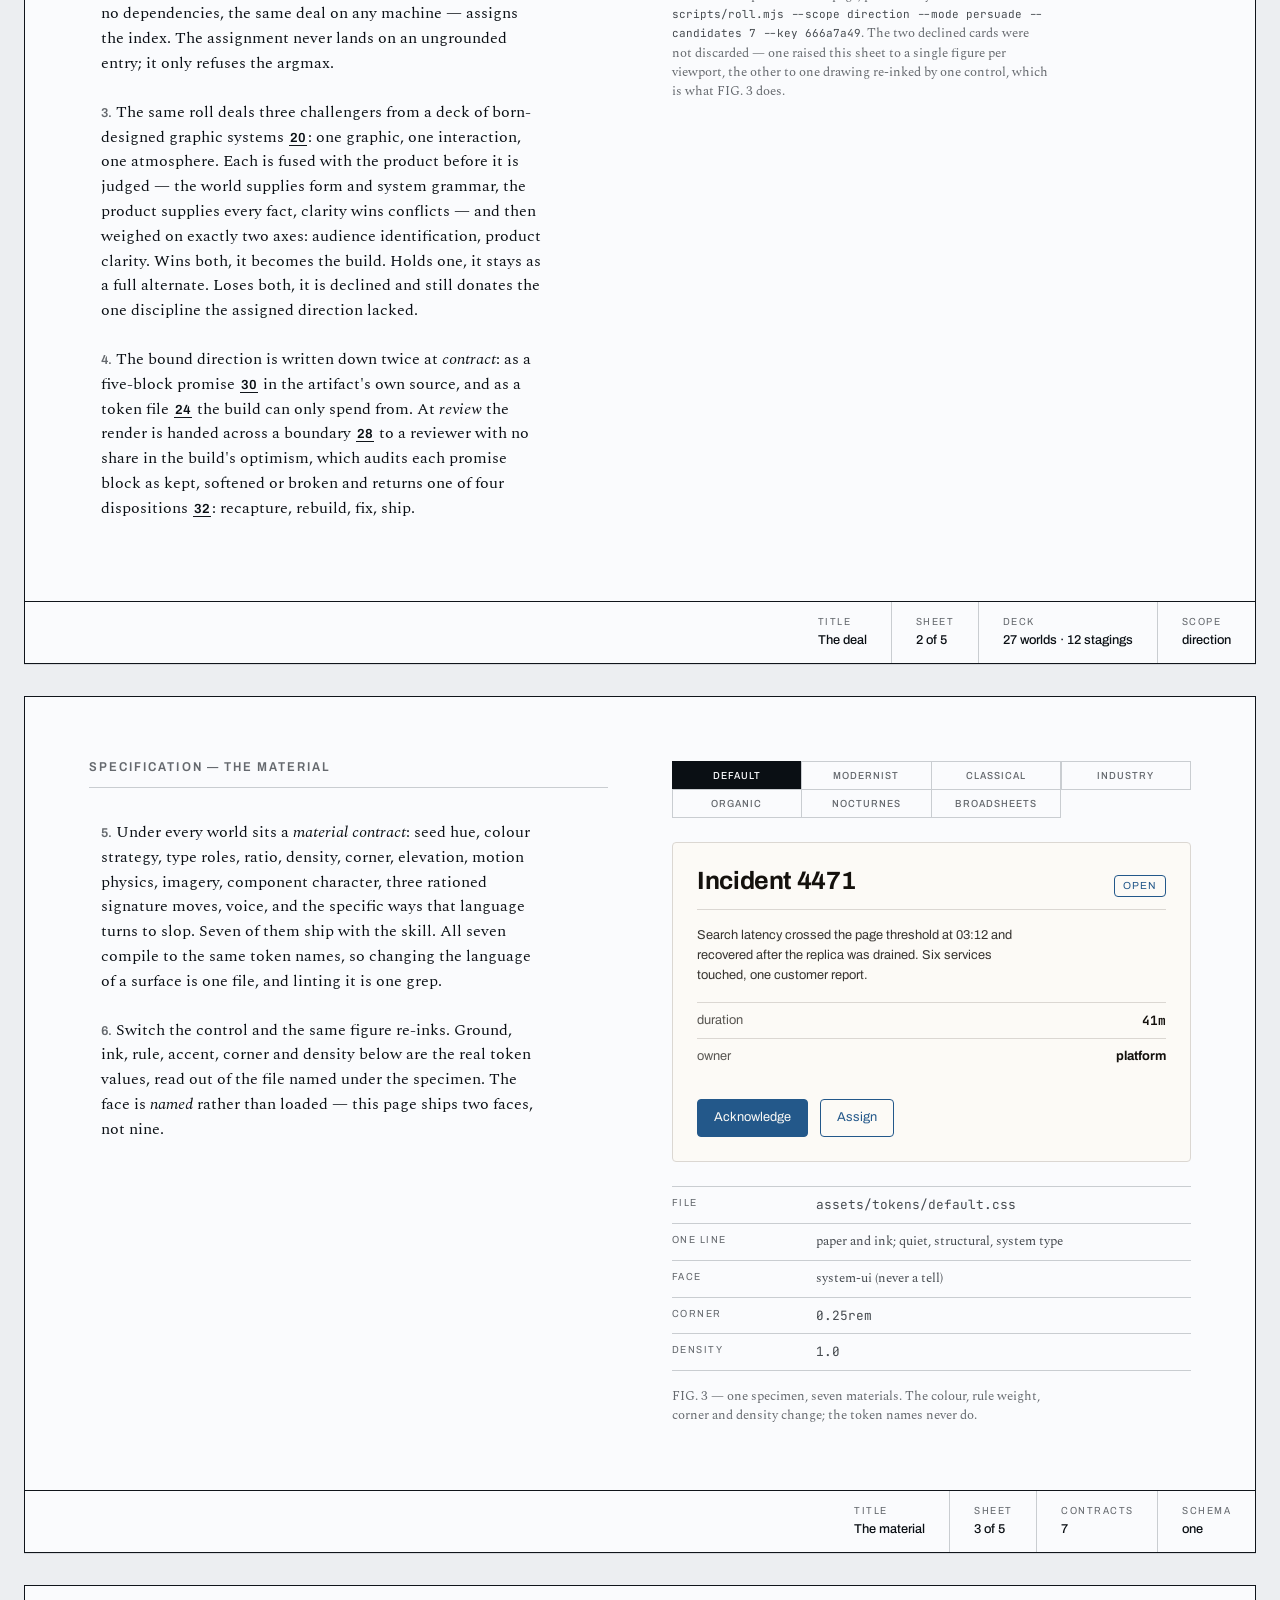
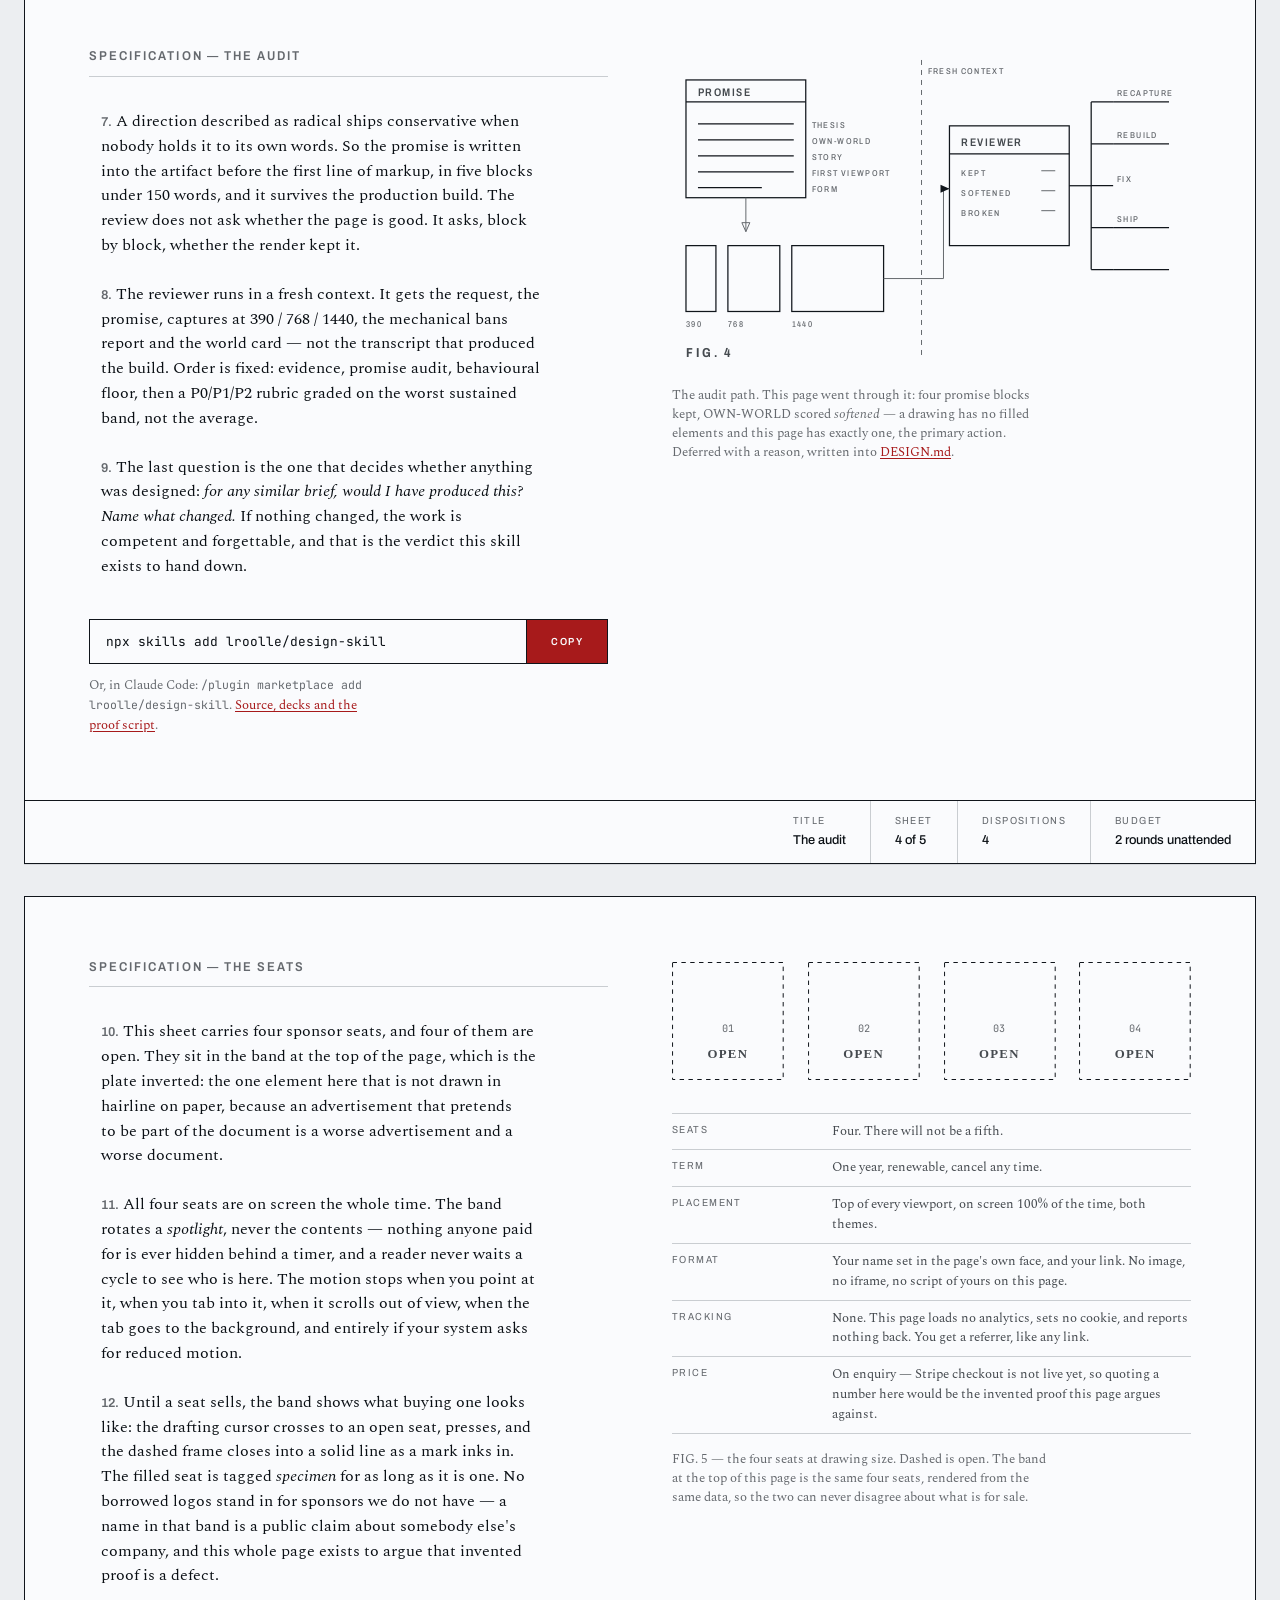
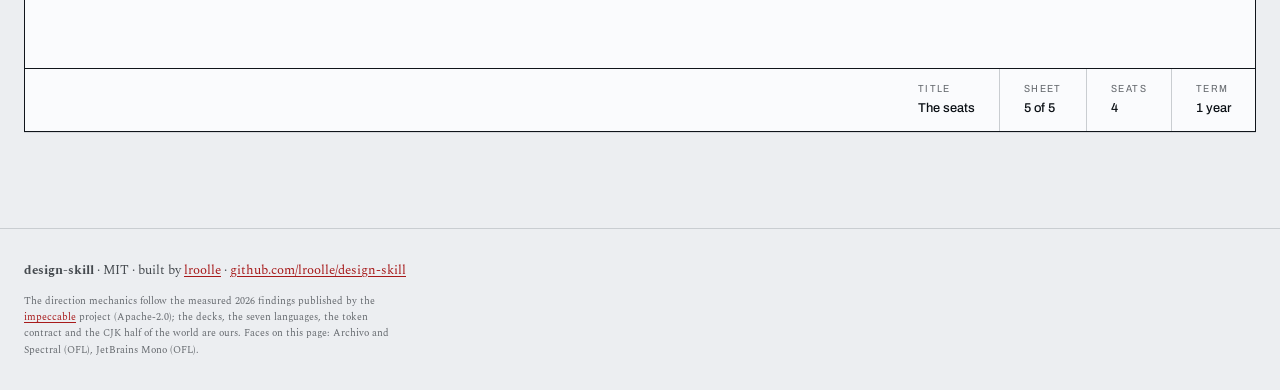
==== commit 2fdf1d3f: "Add the seats: four sponsor slots, and SHEET 5 that sells them Composition rolled at surface scope (" ====
--- a/site/index.html
+++ b/site/index.html
@@ -16,6 +16,7 @@
 <link rel="stylesheet" href="https://fonts.googleapis.com/css2?family=Archivo:wdth,wght@75..112,400..700&family=Spectral:ital,wght@0,300;0,400;0,600;1,400&family=JetBrains+Mono:wght@400;500&family=Noto+Sans+SC:wght@400;500&display=swap">
 <link rel="stylesheet" href="tokens.css">
 <link rel="stylesheet" href="page.css">
+<link rel="stylesheet" href="sponsors.css">
 <script>
   // theme before paint: no flash, no layout shift
   (function () {
@@ -61,12 +62,30 @@
 -->
 <a class="skip" href="#fig-1">Skip to FIG. 1</a>
 
+<aside class="sponsors" id="sponsors" aria-label="Sponsor seats">
+  <div class="sponsors__sweep" aria-hidden="true"></div>
+  <div class="sponsors__inner">
+    <p class="sponsors__label"><b>Four seats</b><span> on this sheet</span></p>
+    <ol class="seats" aria-label="Four sponsor seats"></ol>
+    <a class="sponsors__cta" href="#sheet-5">Claim a seat</a>
+  </div>
+  <div class="sponsors__cursor" aria-hidden="true">
+    <svg viewBox="0 0 26 26">
+      <line x1="13" y1="0" x2="13" y2="9"/><line x1="13" y1="17" x2="13" y2="26"/>
+      <line x1="0" y1="13" x2="9" y2="13"/><line x1="17" y1="13" x2="26" y2="13"/>
+      <circle cx="13" cy="13" r="4"/>
+      <circle class="ring" cx="13" cy="13" r="6"/>
+    </svg>
+  </div>
+</aside>
+
 <header class="rail">
   <a class="wordmark" href="#sheet-1">design&#8209;skill</a>
   <nav class="rail__nav" aria-label="Sheets">
     <a href="#sheet-2">The deal</a>
     <a href="#sheet-3">The material</a>
     <a href="#sheet-4">The audit</a>
+    <a href="#sheet-5">The seats</a>
     <a href="https://github.com/lroolle/design-skill">Repository</a>
   </nav>
   <button class="theme" type="button" id="theme" aria-pressed="false">
@@ -249,7 +268,7 @@
 
     <div class="titleblock">
       <div class="titleblock__cell"><span>Title</span><b>design-skill</b></div>
-      <div class="titleblock__cell"><span>Sheet</span><b>1 of 4</b></div>
+      <div class="titleblock__cell"><span>Sheet</span><b>1 of 5</b></div>
       <div class="titleblock__cell"><span>Roll</span><b data-mono>666a7a49</b></div>
       <div class="titleblock__cell"><span>Form</span><b>patent-drawing-sheets</b></div>
     </div>
@@ -381,7 +400,7 @@
 
     <div class="titleblock">
       <div class="titleblock__cell"><span>Title</span><b>The deal</b></div>
-      <div class="titleblock__cell"><span>Sheet</span><b>2 of 4</b></div>
+      <div class="titleblock__cell"><span>Sheet</span><b>2 of 5</b></div>
       <div class="titleblock__cell"><span>Deck</span><b>27 worlds &#183; 12 stagings</b></div>
       <div class="titleblock__cell"><span>Scope</span><b>direction</b></div>
     </div>
@@ -458,7 +477,7 @@
 
     <div class="titleblock">
       <div class="titleblock__cell"><span>Title</span><b>The material</b></div>
-      <div class="titleblock__cell"><span>Sheet</span><b>3 of 4</b></div>
+      <div class="titleblock__cell"><span>Sheet</span><b>3 of 5</b></div>
       <div class="titleblock__cell"><span>Contracts</span><b>7</b></div>
       <div class="titleblock__cell"><span>Schema</span><b>one</b></div>
     </div>
@@ -587,9 +606,72 @@
 
     <div class="titleblock">
       <div class="titleblock__cell"><span>Title</span><b>The audit</b></div>
-      <div class="titleblock__cell"><span>Sheet</span><b>4 of 4</b></div>
+      <div class="titleblock__cell"><span>Sheet</span><b>4 of 5</b></div>
       <div class="titleblock__cell"><span>Dispositions</span><b>4</b></div>
       <div class="titleblock__cell"><span>Budget</span><b>2 rounds unattended</b></div>
+    </div>
+  </div>
+</section>
+
+
+<!-- ============================ SHEET 5 ============================ -->
+<section class="sheet" id="sheet-5">
+  <div class="sheet__frame">
+    <div class="sheet__body sheet__body--spec">
+
+      <div class="spec">
+        <h2 class="spec__head">Specification &#8212; the seats</h2>
+        <p class="spec__p">
+          <b>10.</b> This sheet carries four sponsor seats, and
+          <span id="seats-open">four</span> of them are open. They sit in the
+          band at the top of the page, which is the plate inverted: the one
+          element here that is not drawn in hairline on paper, because an
+          advertisement that pretends to be part of the document is a worse
+          advertisement and a worse document.
+        </p>
+        <p class="spec__p">
+          <b>11.</b> All four seats are on screen the whole time. The band
+          rotates a <em>spotlight</em>, never the contents &#8212; nothing anyone
+          paid for is ever hidden behind a timer, and a reader never waits a
+          cycle to see who is here. The motion stops when you point at it, when
+          you tab into it, when it scrolls out of view, when the tab goes to the
+          background, and entirely if your system asks for reduced motion.
+        </p>
+        <p class="spec__p">
+          <b>12.</b> Until a seat sells, the band shows what buying one looks
+          like: the drafting cursor crosses to an open seat, presses, and the
+          dashed frame closes into a solid line as a mark inks in. The filled
+          seat is tagged <em>specimen</em> for as long as it is one. No
+          borrowed logos stand in for sponsors we do not have &#8212; a name in
+          that band is a public claim about somebody else's company, and this
+          whole page exists to argue that invented proof is a defect.
+        </p>
+      </div>
+
+      <figure class="fig" id="fig-5">
+        <div class="seatplate" id="seatplate"></div>
+        <dl class="terms">
+          <div><dt>Seats</dt><dd>Four. There will not be a fifth.</dd></div>
+          <div><dt>Term</dt><dd>One year, renewable, cancel any time.</dd></div>
+          <div><dt>Placement</dt><dd>Top of every viewport, on screen 100% of the time, both themes.</dd></div>
+          <div><dt>Format</dt><dd>Your name set in the page's own face, and your link. No image, no iframe, no script of yours on this page.</dd></div>
+          <div><dt>Tracking</dt><dd>None. This page loads no analytics, sets no cookie, and reports nothing back. You get a referrer, like any link.</dd></div>
+          <div><dt>Price</dt><dd>On enquiry &#8212; Stripe checkout is not live yet, so quoting a number here would be the invented proof this page argues against.</dd></div>
+        </dl>
+        <figcaption>
+          FIG. 5 &#8212; the four seats at drawing size. Dashed is open. The band
+          at the top of this page is the same four seats, rendered from the same
+          data, so the two can never disagree about what is for sale.
+        </figcaption>
+      </figure>
+
+    </div>
+
+    <div class="titleblock">
+      <div class="titleblock__cell"><span>Title</span><b>The seats</b></div>
+      <div class="titleblock__cell"><span>Sheet</span><b>5 of 5</b></div>
+      <div class="titleblock__cell"><span>Seats</span><b>4</b></div>
+      <div class="titleblock__cell"><span>Term</span><b>1 year</b></div>
     </div>
   </div>
 </section>
@@ -614,5 +696,6 @@
 </footer>
 
 <script src="page.js" defer></script>
+<script src="sponsors.js" defer></script>
 </body>
 </html>
--- a/site/tokens.css
+++ b/site/tokens.css
@@ -227,3 +227,21 @@
   --spec-rule:   oklch(0.86 0.006 80);  --spec-accent: oklch(0.50 0.19 25);
   --spec-radius: 0; --spec-density: 0.85; --spec-face: var(--font-body);
 }
+
+/* ---------------------------------------------------------------------------
+ * The sponsor band. One rule gives it maximum contrast in both themes: it is
+ * always the NEGATIVE of the page. --fg and --bg swap between themes, so an
+ * ink band sits on paper sheets in light, and a paper band sits on ink sheets
+ * in dark, without a second set of values.
+ * ------------------------------------------------------------------------ */
+
+.sponsors {
+  --band-ground: var(--fg);
+  --band-ink:    var(--bg);
+  --band-dim:    oklch(0.620 0.012 250);   /* clears 4.5:1 on the ink ground */
+  --band-live:   oklch(0.685 0.185 27);    /* drafting red, lifted for ink   */
+}
+[data-theme="dark"] .sponsors {
+  --band-dim:    oklch(0.500 0.012 250);   /* clears 4.5:1 on the paper ground */
+  --band-live:   oklch(0.470 0.175 27);
+}
--- a/site/page.css
+++ b/site/page.css
@@ -145,7 +145,8 @@
 
 /* --------------------------------------------------------------- figures */
 
-.fig { margin: 0; }
+.fig { margin: 0; min-width: 0; }
+.sheet__body > * { min-width: 0; }
 .fig svg { display: block; width: 100%; height: auto; overflow: visible; }
 .fig figcaption {
   margin-top: var(--space-4);
@@ -306,16 +307,21 @@
   font-size: var(--text-sm);
 }
 .readout > div {
-  display: grid; grid-template-columns: 8rem 1fr; gap: var(--space-4);
+  display: grid;
+  /* minmax(0,…): a long unbreakable token (a file path in mono) was forcing
+     the value column past its track and widening the page at 360 */
+  grid-template-columns: minmax(0, 8rem) minmax(0, 1fr);
+  gap: var(--space-4);
   padding: var(--space-2) 0;
   border-bottom: var(--line-w) solid var(--line);
 }
+@media (max-width: 30rem) { .readout > div { grid-template-columns: 1fr; gap: 0; } }
 .readout dt {
   font-family: var(--font-display); font-size: var(--text-xs);
   font-stretch: 88%; letter-spacing: 0.14em; text-transform: uppercase;
   color: var(--fg-3);
 }
-.readout dd { margin: 0; color: var(--fg-2); }
+.readout dd { margin: 0; color: var(--fg-2); min-width: 0; overflow-wrap: anywhere; }
 
 /* ------------------------------------------------------------------ close */
 
@@ -364,7 +370,16 @@
   .titleblock__cell:nth-child(odd) { border-left: 0; }
   .titleblock__cell:nth-child(n+3) { border-top: var(--line-w) solid var(--line); }
 }
+@media (max-width: 23.5rem) {
+  /* short, narrow phones: one more step down so the sentence, the reason and
+     the action still land above the fold on a 360x780 screen */
+  h1 { font-size: 2.15rem; }
+}
+
 @media (max-width: 30rem) {
+  /* the dek steps down so the headline, the reason and the one action still
+     clear the fold on a short phone once the sponsor band has taken its 52px */
+  .dek { font-size: var(--text-base); margin-bottom: var(--space-5); }
   .sheet { padding-left: var(--space-3); padding-right: var(--space-3); }
   .sheet__frame { padding: var(--space-6) var(--space-4) 0; }
   .titleblock { margin-left: calc(var(--space-4) * -1); margin-right: calc(var(--space-4) * -1); }
--- a/site/sponsors.css
+++ b/site/sponsors.css
@@ -0,0 +1,379 @@
+/* The seats -- the sponsor band and SHEET 5.
+ *
+ * A deliberate register break: the page is white drafting paper with hairline
+ * ink; the band is the plate inverted. Same ink, same faces, opposite value.
+ * It reads as something laid ON the sheet rather than drawn into it, which is
+ * what an ad slot honestly is.
+ *
+ * Every value is a token from tokens.css.
+ */
+
+/* ------------------------------------------------------------------- band */
+
+.sponsors {
+  position: sticky;
+  top: 0;
+  z-index: 20;
+  background: var(--band-ground);
+  color: var(--band-ink);
+  font-family: var(--font-display);
+  overflow: hidden;
+  isolation: isolate;
+}
+
+.sponsors__inner {
+  position: relative;
+  z-index: 2;
+  max-width: var(--container-wide);
+  margin: 0 auto;
+  padding: var(--space-2) var(--space-5);
+  display: flex;
+  align-items: center;
+  gap: var(--space-5);
+  min-height: 3.25rem;
+}
+
+.sponsors__label {
+  margin: 0;
+  flex: none;
+  font-size: var(--text-xs);
+  font-weight: 600;
+  font-stretch: 82%;
+  letter-spacing: 0.18em;
+  text-transform: uppercase;
+  color: var(--band-dim);
+  white-space: nowrap;
+}
+.sponsors__label b { color: var(--band-ink); font-weight: 600; }
+
+/* the plotter pass: one thin live line crossing the band, then gone */
+.sponsors__sweep {
+  position: absolute;
+  inset-block: 0;
+  left: 0;
+  width: 2px;
+  z-index: 1;
+  background: var(--band-live);
+  opacity: 0;
+  will-change: transform, opacity;
+  pointer-events: none;
+}
+.sponsors.is-running .sponsors__sweep {
+  animation: seat-sweep 9s var(--ease-subtle) infinite;
+}
+
+@keyframes seat-sweep {
+  0%        { transform: translateX(0);      opacity: 0; }
+  4%        {                                opacity: 0.75; }
+  46%       {                                opacity: 0.75; }
+  50%       { transform: translateX(100vw);  opacity: 0; }
+  100%      { transform: translateX(100vw);  opacity: 0; }
+}
+
+/* ------------------------------------------------------------------ seats */
+
+.seats {
+  list-style: none;
+  margin: 0;
+  padding: 0;
+  display: flex;
+  gap: var(--space-3);
+  flex: 1;
+  min-width: 0;
+  justify-content: center;
+}
+
+.seat {
+  position: relative;
+  flex: 1 1 0;
+  max-width: 15rem;
+  min-width: 0;
+  min-height: 2.25rem;
+  display: flex;
+  align-items: center;
+  justify-content: center;
+}
+
+.seat .seat__frame {
+  position: absolute;
+  inset: 0;
+  width: 100%;
+  height: 100%;
+  overflow: visible;
+  pointer-events: none;
+}
+.seat__rect {
+  fill: none;
+  stroke: var(--band-dim);
+  stroke-width: 1;
+  vector-effect: non-scaling-stroke;
+  /* pathLength=100 normalises the dash units, so "dashed" and "solid" are the
+     same two-number list and CSS can interpolate straight between them */
+  stroke-dasharray: 1.6 1.6;
+  transition:
+    stroke-dasharray var(--dur-enter) var(--ease-out),
+    stroke var(--dur-enter) var(--ease-out),
+    stroke-width var(--dur-enter) var(--ease-out);
+}
+
+/* vacant: marching ants, so the empty seat reads as waiting rather than broken */
+.sponsors.is-running .seat--open .seat__rect {
+  animation: seat-march 2.4s linear infinite;
+}
+@keyframes seat-march { to { stroke-dashoffset: -6.4; } }
+
+/* taken: the dashes close into one continuous line */
+.seat--taken .seat__rect {
+  stroke-dasharray: 100 0;
+  stroke: var(--band-ink);
+}
+
+/* the beat the spotlight is on */
+.seat--lit .seat__rect { stroke: var(--band-live); stroke-width: 1.5; }
+
+.seat__body {
+  position: relative;
+  z-index: 1;
+  display: flex;
+  align-items: baseline;
+  gap: var(--space-2);
+  padding: var(--space-2) var(--space-3);
+  width: 100%;
+  justify-content: center;
+  text-decoration: none;
+  color: inherit;
+  min-height: 44px;
+  box-sizing: border-box;
+  align-items: center;
+}
+
+.seat__no {
+  font-family: var(--font-mono);
+  font-size: var(--text-xs);
+  color: var(--band-dim);
+  font-variant-numeric: tabular-nums;
+  transition: color var(--dur-base) var(--ease-out);
+}
+.seat--lit .seat__no { color: var(--band-live); }
+
+.seat__name {
+  font-size: var(--text-sm);
+  font-weight: 600;
+  font-stretch: 88%;
+  letter-spacing: 0.04em;
+  white-space: nowrap;
+  overflow: hidden;
+  text-overflow: ellipsis;
+  color: var(--band-ink);
+}
+.seat__open {
+  font-size: var(--text-xs);
+  font-weight: 500;
+  font-stretch: 82%;
+  letter-spacing: 0.18em;
+  text-transform: uppercase;
+  color: var(--band-dim);
+  white-space: nowrap;
+  transition: color var(--dur-base) var(--ease-out);
+}
+.seat--lit .seat__open { color: var(--band-ink); }
+
+.seat--open:hover .seat__rect,
+.seat--open:focus-within .seat__rect { stroke: var(--band-live); stroke-width: 1.5; }
+.seat--open:hover .seat__open,
+.seat--open:focus-within .seat__open { color: var(--band-ink); }
+
+/* the affordance says what the click does, and only on the seat you are on */
+.seat__open .on-hover { display: none; }
+.seat--open:hover .seat__open .at-rest,
+.seat--open:focus-within .seat__open .at-rest { display: none; }
+.seat--open:hover .seat__open .on-hover,
+.seat--open:focus-within .seat__open .on-hover { display: inline; color: var(--band-live); }
+
+/* the specimen tag: this seat is showing what a seat looks like, not a sponsor */
+.seat__tag {
+  position: absolute;
+  /* inside the band: .sponsors clips its overflow, and a tag hanging above
+     the edge was being cut in half */
+  top: 3px;
+  right: 3px;
+  z-index: 2;
+  font-size: 0.56rem;
+  font-weight: 600;
+  font-stretch: 82%;
+  letter-spacing: 0.16em;
+  text-transform: uppercase;
+  color: var(--band-ground);
+  background: var(--band-live);
+  padding: 0 var(--space-1);
+  opacity: 0;
+  transition: opacity var(--dur-base) var(--ease-out);
+}
+.seat--specimen .seat__tag { opacity: 1; }
+
+/* the mark inking in when a seat is claimed */
+.seat--taken .seat__name,
+.seat--specimen .seat__name { animation: seat-ink 420ms var(--ease-out) both; }
+@keyframes seat-ink {
+  from { opacity: 0; transform: translateY(3px); }
+  to   { opacity: 1; transform: translateY(0); }
+}
+
+/* ------------------------------------------------------- the drafting mark */
+
+.sponsors__cursor {
+  position: absolute;
+  z-index: 3;
+  top: 0;
+  left: 0;
+  width: 26px;
+  height: 26px;
+  margin: -13px 0 0 -13px;
+  opacity: 0;
+  pointer-events: none;
+  will-change: transform, opacity;
+  transition: opacity var(--dur-base) var(--ease-out),
+              transform 720ms var(--ease-out);
+}
+.sponsors__cursor.is-placing { transition: opacity var(--dur-base) var(--ease-out); }
+.sponsors__cursor svg { display: block; width: 100%; height: 100%; overflow: visible; }
+.sponsors__cursor line { stroke: var(--band-live); stroke-width: 1; vector-effect: non-scaling-stroke; }
+.sponsors__cursor circle { fill: none; stroke: var(--band-live); stroke-width: 1; vector-effect: non-scaling-stroke; }
+.sponsors__cursor .ring { transform-origin: center; opacity: 0; }
+.sponsors__cursor.is-visible { opacity: 1; }
+.sponsors__cursor.is-pressing .ring { animation: seat-ring 520ms var(--ease-out) both; }
+@keyframes seat-ring {
+  from { opacity: 0.9; transform: scale(0.35); }
+  to   { opacity: 0;   transform: scale(2.4); }
+}
+
+/* ------------------------------------------------------------------- cta */
+
+.sponsors__cta {
+  flex: none;
+  display: inline-flex;
+  align-items: center;
+  gap: var(--space-2);
+  min-height: 44px;
+  padding: var(--space-2) var(--space-4);
+  background: var(--band-ink);
+  color: var(--band-ground);
+  border: var(--line-w) solid var(--band-ink);
+  text-decoration: none;
+  font-size: var(--text-xs);
+  font-weight: 600;
+  font-stretch: 88%;
+  letter-spacing: 0.14em;
+  text-transform: uppercase;
+  white-space: nowrap;
+  transition: background-color var(--dur-base) var(--ease-out),
+              color var(--dur-base) var(--ease-out);
+}
+.sponsors__cta:hover { background: var(--band-live); border-color: var(--band-live); color: var(--band-ground); }
+
+/* ------------------------------------------------------------- SHEET 5 */
+
+.seatplate {
+  display: grid;
+  gap: var(--space-5);
+  grid-template-columns: repeat(2, 1fr);
+}
+@media (min-width: 48rem) { .seatplate { grid-template-columns: repeat(4, 1fr); } }
+
+.seatplate__cell {
+  position: relative;
+  min-height: 7.5rem;
+  display: flex;
+  flex-direction: column;
+  justify-content: flex-end;
+  gap: var(--space-2);
+  padding: var(--space-4);
+}
+.seatplate__cell .seat__frame { position: absolute; inset: 0; height: 100%; }
+.seatplate__cell .seat__rect { stroke: var(--line-strong); }
+.seatplate__no {
+  font-family: var(--font-mono);
+  font-size: var(--text-xs);
+  color: var(--fg-3);
+  font-variant-numeric: tabular-nums;
+}
+.seatplate__state {
+  font-size: var(--text-sm);
+  font-weight: 600;
+  font-stretch: 88%;
+  letter-spacing: 0.1em;
+  text-transform: uppercase;
+  color: var(--fg-2);
+}
+
+.terms {
+  margin: var(--space-6) 0 0;
+  border-top: var(--line-w) solid var(--line);
+  font-size: var(--text-sm);
+}
+.terms > div {
+  display: grid;
+  grid-template-columns: minmax(0, 9rem) minmax(0, 1fr);
+  gap: var(--space-4);
+  padding: var(--space-2) 0;
+  border-bottom: var(--line-w) solid var(--line);
+}
+@media (max-width: 30rem) { .terms > div { grid-template-columns: 1fr; gap: 0; } }
+.terms dt {
+  font-family: var(--font-display);
+  font-size: var(--text-xs);
+  font-stretch: 88%;
+  letter-spacing: 0.14em;
+  text-transform: uppercase;
+  color: var(--fg-3);
+}
+.terms dd { margin: 0; color: var(--fg-2); min-width: 0; overflow-wrap: anywhere; }
+
+/* --------------------------------------------------------------- adapt */
+
+@media (max-width: 61.99rem) {
+  .sponsors__label span { display: none; }
+}
+/* Phones: one row, no wrap. A second row cost 64px and pushed the page's own
+   call to action below the fold at 390 -- the band may not buy its prominence
+   with the thing the page is actually for. The seat numbers and the marching
+   dashes carry the meaning; the aria-label still says "Seat 3 is open". */
+@media (max-width: 44rem) {
+  .sponsors__inner {
+    gap: var(--space-2);
+    padding: var(--space-1) var(--space-3);
+    flex-wrap: nowrap;
+    min-height: 3.25rem;
+  }
+  .sponsors__label { display: none; }
+  .seats { gap: var(--space-2); }
+  /* a paid seat gets the room to be read; the open ones shrink to their
+     number, because an ellipsised sponsor name is worth nothing to anyone */
+  /* 0 0 auto + min-width: a shrinking seat fell under the 44px target */
+  .seat--open { flex: 0 0 auto; min-width: 46px; }
+  .seat--taken { flex: 1 1 auto; min-width: 0; }
+  .seat__body { padding-inline: var(--space-1); gap: var(--space-1); min-height: 44px; }
+  .seat__open { display: none; }
+  .seat__name { font-size: 0.66rem; letter-spacing: 0.02em; }
+  .seat__no { font-size: 0.7rem; }
+  .seat__tag { font-size: 0.48rem; top: 2px; right: 2px; }
+  .sponsors__cta { padding: var(--space-2) var(--space-3); min-height: 44px; font-size: 0.62rem; letter-spacing: 0.1em; }
+}
+
+/* very narrow phones: the band still fits on one line */
+@media (max-width: 23rem) {
+  .sponsors__inner { padding-inline: var(--space-2); gap: var(--space-1); }
+  .seat--open { min-width: 44px; }
+  .sponsors__cta { font-size: 0.56rem; padding-inline: var(--space-2); letter-spacing: 0.06em; }
+}
+
+/* Nothing here moves for a reader who asked for stillness: no sweep, no
+   marching ants, no cursor. The seats render in their settled state and the
+   specimen seat stays filled, so the offer is still legible and complete. */
+@media (prefers-reduced-motion: reduce) {
+  .sponsors.is-running .sponsors__sweep,
+  .sponsors.is-running .seat--open .seat__rect { animation: none; }
+  .sponsors__sweep { opacity: 0; }
+  .sponsors__cursor { display: none; }
+  .seat--taken .seat__name, .seat--specimen .seat__name { animation: none; }
+}
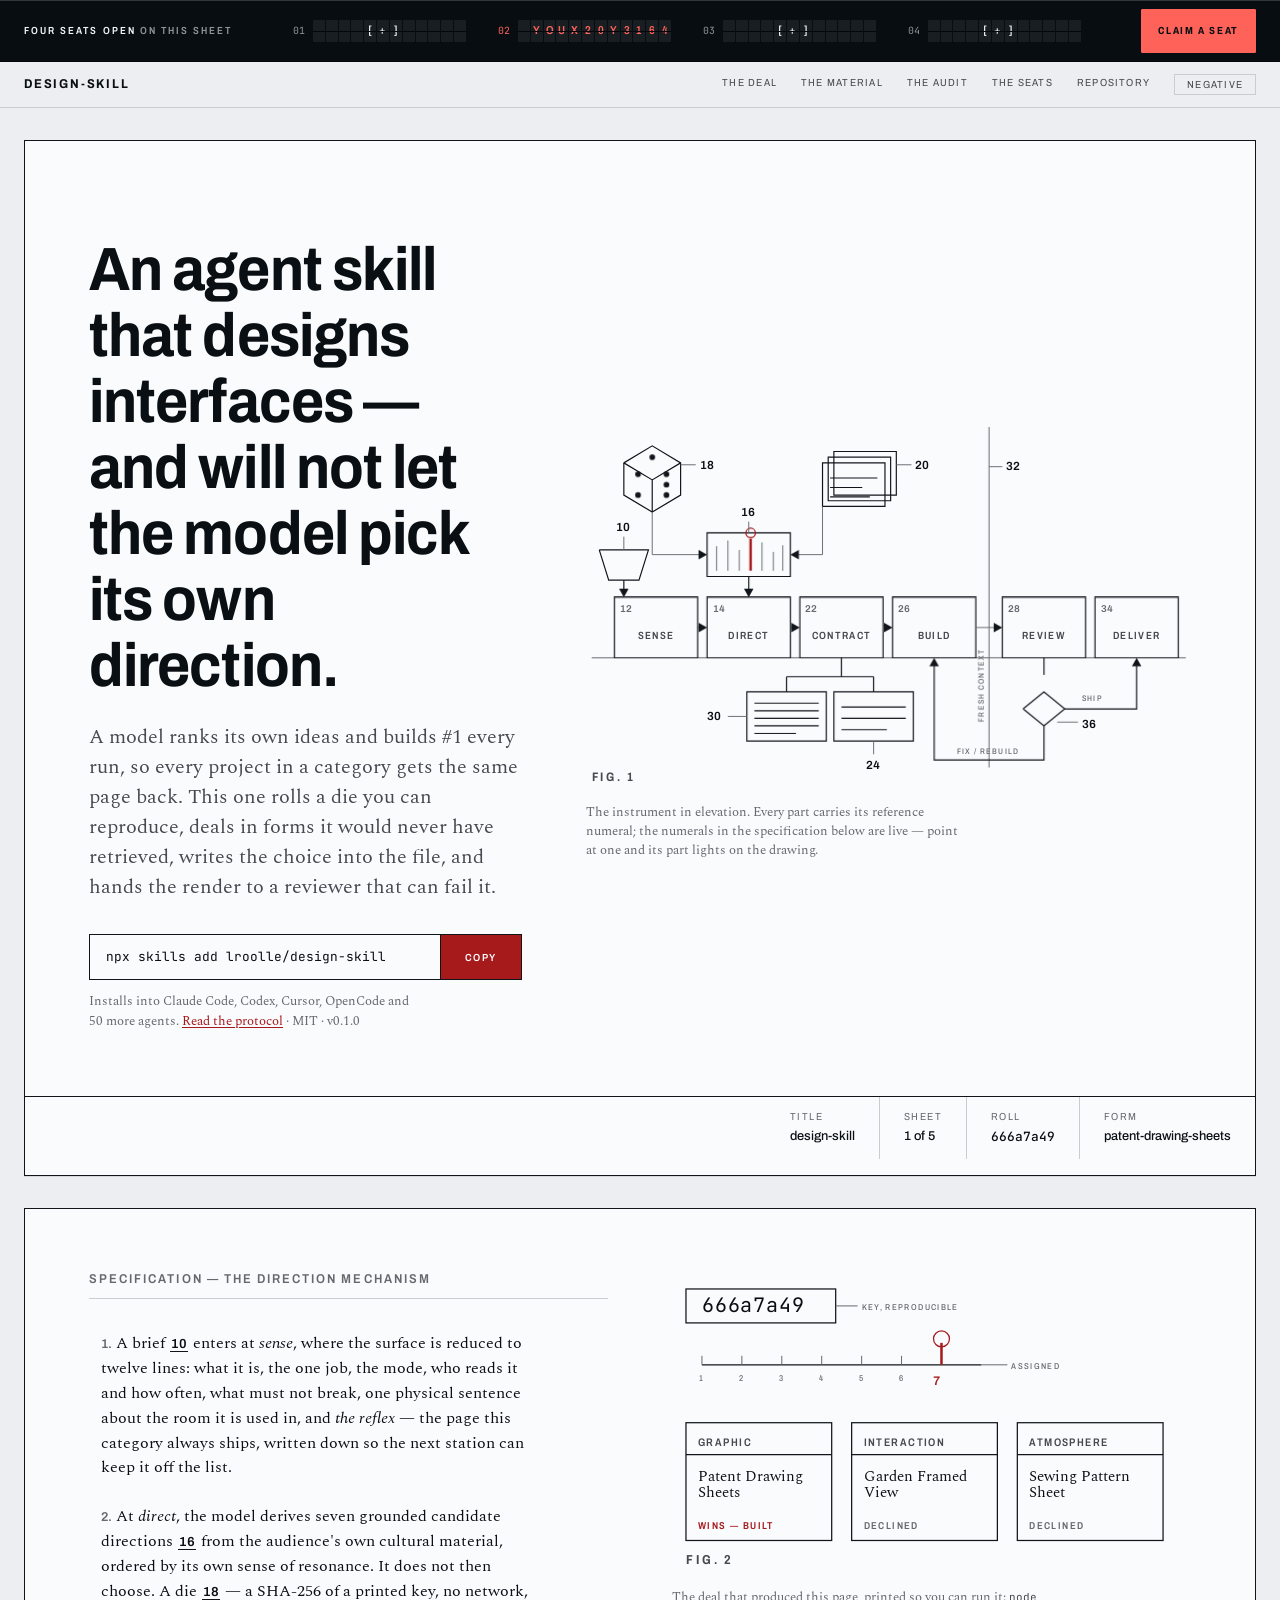
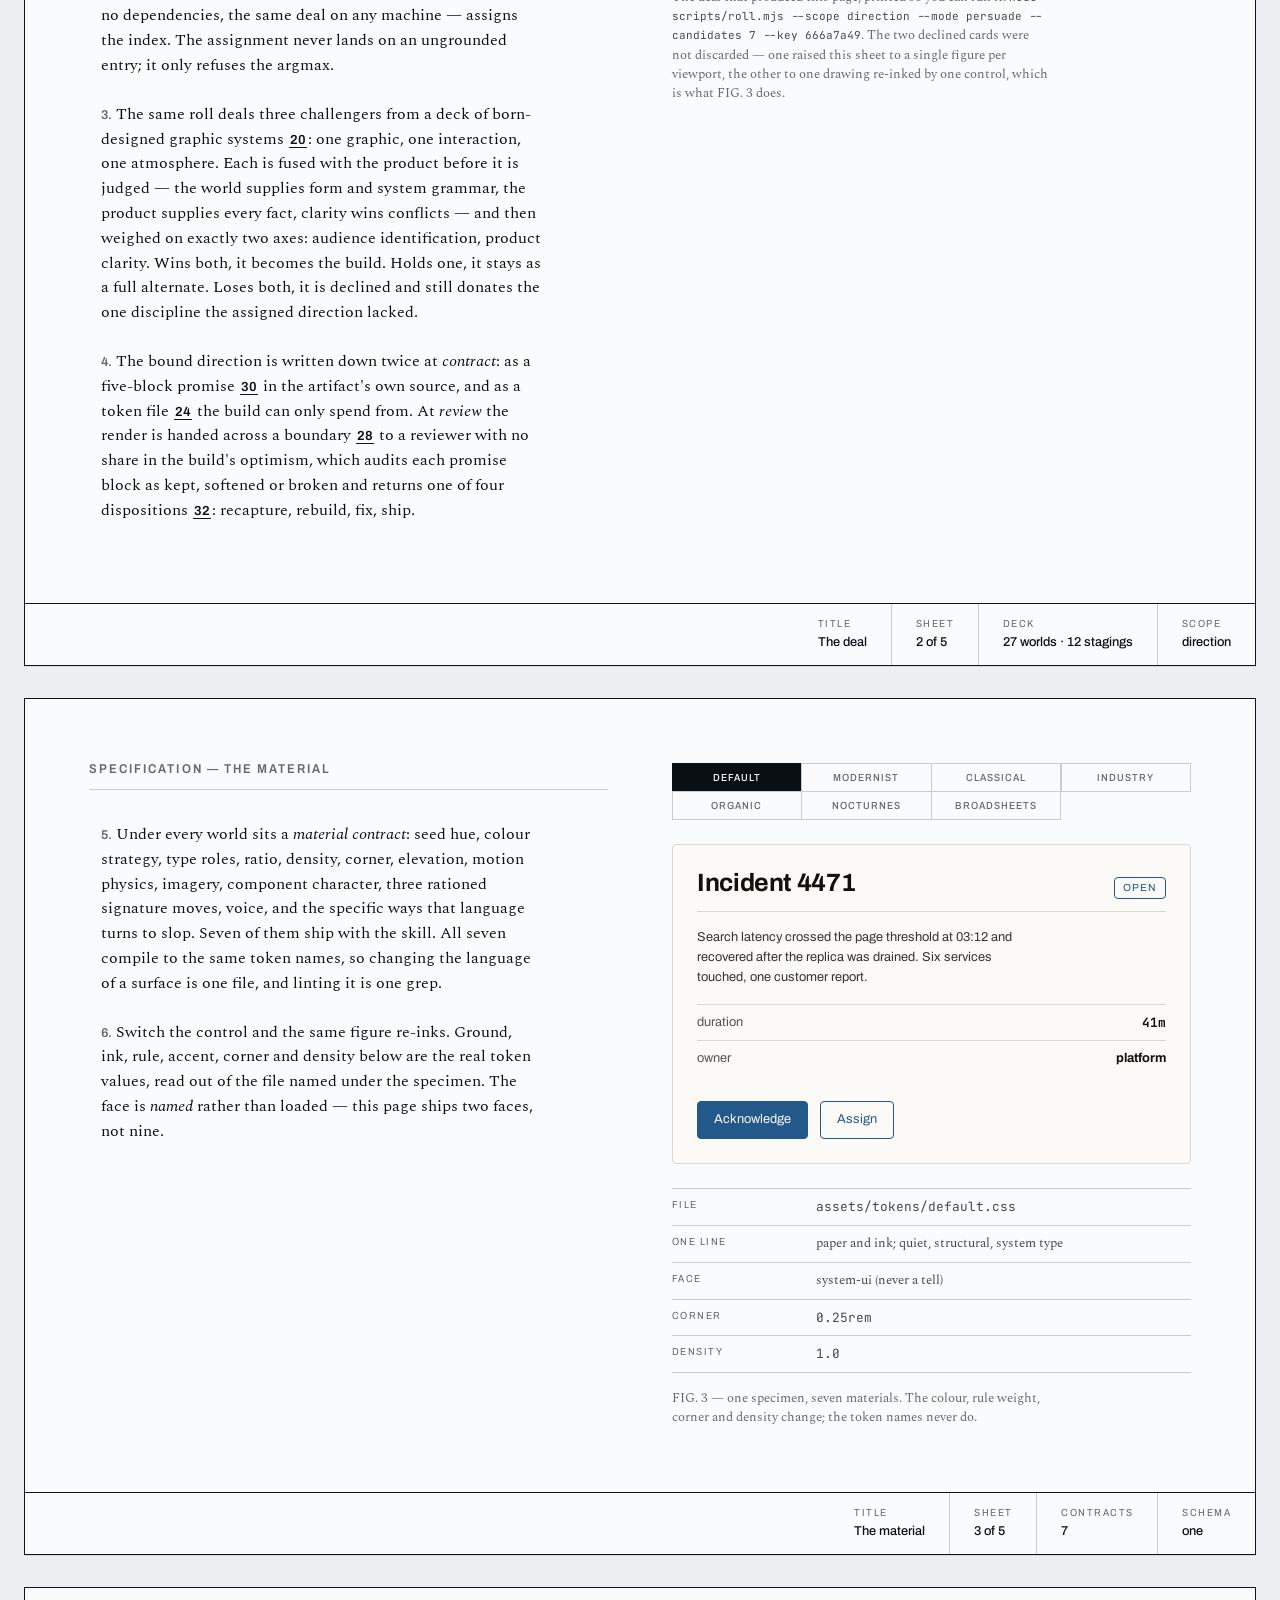
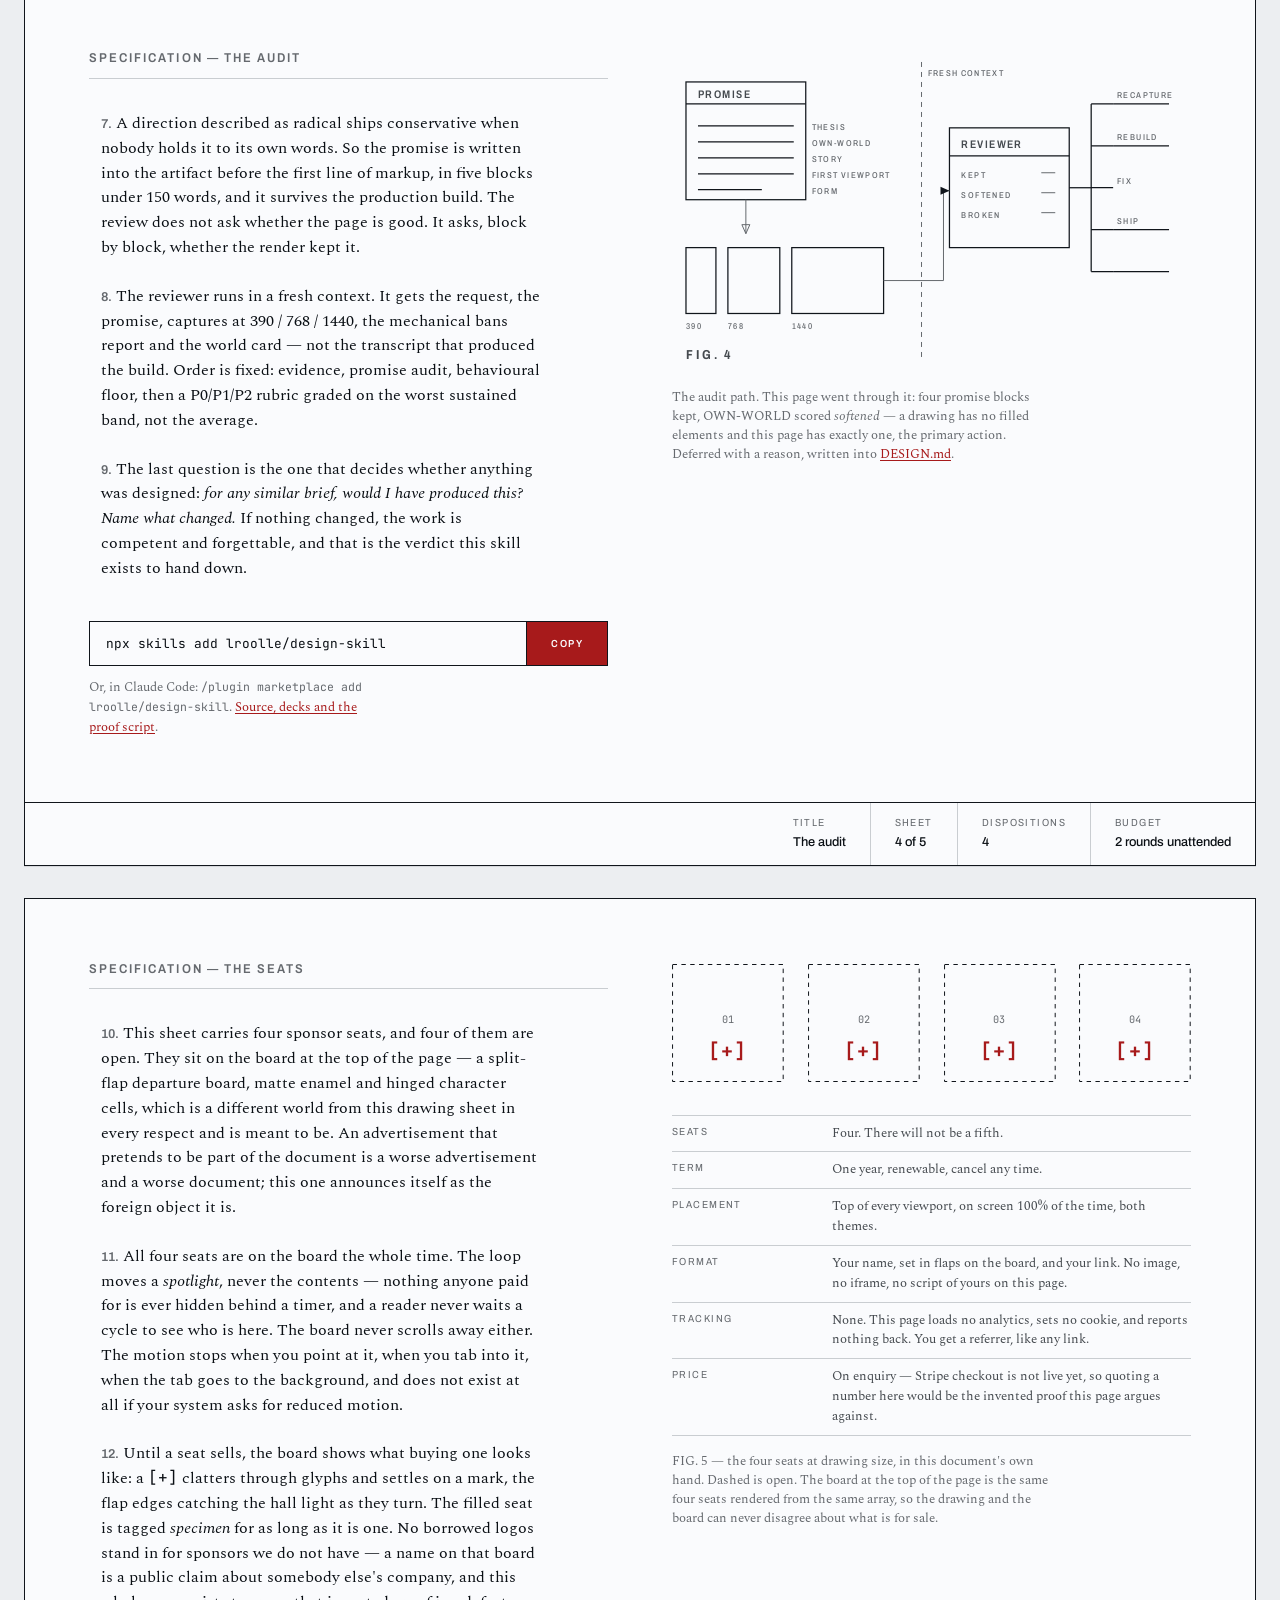
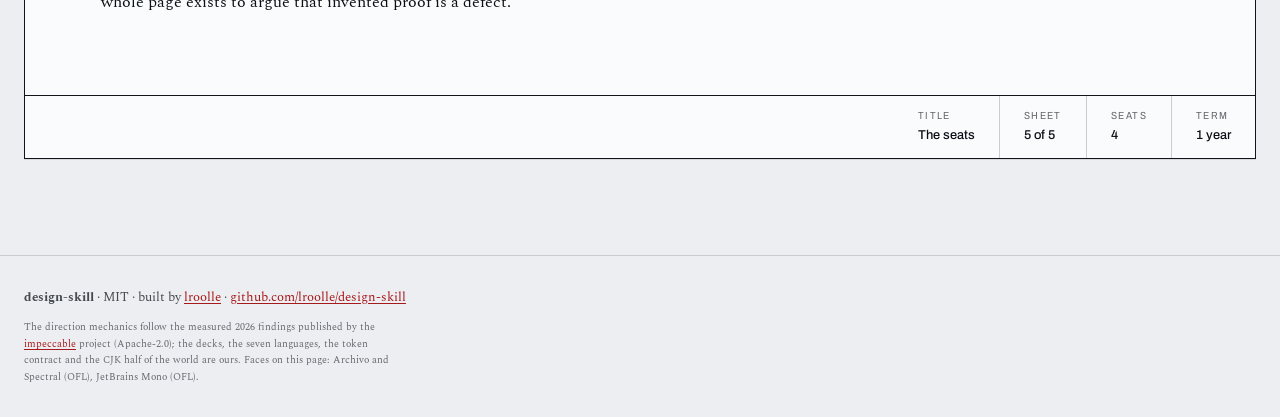
==== commit a8b6570c: "The seats become a departure board: a second world, not an inverted one The first pass inverted the " ====
--- a/site/index.html
+++ b/site/index.html
@@ -63,19 +63,10 @@
 <a class="skip" href="#fig-1">Skip to FIG. 1</a>
 
 <aside class="sponsors" id="sponsors" aria-label="Sponsor seats">
-  <div class="sponsors__sweep" aria-hidden="true"></div>
   <div class="sponsors__inner">
     <p class="sponsors__label"><b>Four seats</b><span> on this sheet</span></p>
     <ol class="seats" aria-label="Four sponsor seats"></ol>
-    <a class="sponsors__cta" href="#sheet-5">Claim a seat</a>
-  </div>
-  <div class="sponsors__cursor" aria-hidden="true">
-    <svg viewBox="0 0 26 26">
-      <line x1="13" y1="0" x2="13" y2="9"/><line x1="13" y1="17" x2="13" y2="26"/>
-      <line x1="0" y1="13" x2="9" y2="13"/><line x1="17" y1="13" x2="26" y2="13"/>
-      <circle cx="13" cy="13" r="4"/>
-      <circle class="ring" cx="13" cy="13" r="6"/>
-    </svg>
+    <a class="sponsors__cta" href="#sheet-5"><span class="cta-long">Claim a seat</span><span class="cta-short">Claim</span></a>
   </div>
 </aside>
 
@@ -623,28 +614,31 @@
         <h2 class="spec__head">Specification &#8212; the seats</h2>
         <p class="spec__p">
           <b>10.</b> This sheet carries four sponsor seats, and
-          <span id="seats-open">four</span> of them are open. They sit in the
-          band at the top of the page, which is the plate inverted: the one
-          element here that is not drawn in hairline on paper, because an
+          <span id="seats-open">four</span> of them are open. They sit on the
+          board at the top of the page &#8212; a split-flap departure board,
+          matte enamel and hinged character cells, which is a different world
+          from this drawing sheet in every respect and is meant to be. An
           advertisement that pretends to be part of the document is a worse
-          advertisement and a worse document.
-        </p>
-        <p class="spec__p">
-          <b>11.</b> All four seats are on screen the whole time. The band
-          rotates a <em>spotlight</em>, never the contents &#8212; nothing anyone
+          advertisement and a worse document; this one announces itself as
+          the foreign object it is.
+        </p>
+        <p class="spec__p">
+          <b>11.</b> All four seats are on the board the whole time. The loop
+          moves a <em>spotlight</em>, never the contents &#8212; nothing anyone
           paid for is ever hidden behind a timer, and a reader never waits a
-          cycle to see who is here. The motion stops when you point at it, when
-          you tab into it, when it scrolls out of view, when the tab goes to the
-          background, and entirely if your system asks for reduced motion.
-        </p>
-        <p class="spec__p">
-          <b>12.</b> Until a seat sells, the band shows what buying one looks
-          like: the drafting cursor crosses to an open seat, presses, and the
-          dashed frame closes into a solid line as a mark inks in. The filled
-          seat is tagged <em>specimen</em> for as long as it is one. No
-          borrowed logos stand in for sponsors we do not have &#8212; a name in
-          that band is a public claim about somebody else's company, and this
-          whole page exists to argue that invented proof is a defect.
+          cycle to see who is here. The board never scrolls away either. The
+          motion stops when you point at it, when you tab into it, when the tab
+          goes to the background, and does not exist at all if your system asks
+          for reduced motion.
+        </p>
+        <p class="spec__p">
+          <b>12.</b> Until a seat sells, the board shows what buying one looks
+          like: a <code>[+]</code> clatters through glyphs and settles on a
+          mark, the flap edges catching the hall light as they turn. The filled
+          seat is tagged <em>specimen</em> for as long as it is one. No borrowed
+          logos stand in for sponsors we do not have &#8212; a name on that board
+          is a public claim about somebody else's company, and this whole page
+          exists to argue that invented proof is a defect.
         </p>
       </div>
 
@@ -654,14 +648,15 @@
           <div><dt>Seats</dt><dd>Four. There will not be a fifth.</dd></div>
           <div><dt>Term</dt><dd>One year, renewable, cancel any time.</dd></div>
           <div><dt>Placement</dt><dd>Top of every viewport, on screen 100% of the time, both themes.</dd></div>
-          <div><dt>Format</dt><dd>Your name set in the page's own face, and your link. No image, no iframe, no script of yours on this page.</dd></div>
+          <div><dt>Format</dt><dd>Your name, set in flaps on the board, and your link. No image, no iframe, no script of yours on this page.</dd></div>
           <div><dt>Tracking</dt><dd>None. This page loads no analytics, sets no cookie, and reports nothing back. You get a referrer, like any link.</dd></div>
           <div><dt>Price</dt><dd>On enquiry &#8212; Stripe checkout is not live yet, so quoting a number here would be the invented proof this page argues against.</dd></div>
         </dl>
         <figcaption>
-          FIG. 5 &#8212; the four seats at drawing size. Dashed is open. The band
-          at the top of this page is the same four seats, rendered from the same
-          data, so the two can never disagree about what is for sale.
+          FIG. 5 &#8212; the four seats at drawing size, in this document's own
+          hand. Dashed is open. The board at the top of the page is the same four
+          seats rendered from the same array, so the drawing and the board can
+          never disagree about what is for sale.
         </figcaption>
       </figure>
 
--- a/site/tokens.css
+++ b/site/tokens.css
@@ -229,19 +229,32 @@
 }
 
 /* ---------------------------------------------------------------------------
- * The sponsor band. One rule gives it maximum contrast in both themes: it is
- * always the NEGATIVE of the page. --fg and --bg swap between themes, so an
- * ink band sits on paper sheets in light, and a paper band sits on ink sheets
- * in dark, without a second set of values.
+ * The sponsor board.
+ *
+ * The page is a patent drawing sheet: white paper, hairline ink, no fills, no
+ * motion. The board is a different world laid on top of it -- a Solari
+ * split-flap departure board: matte enamel ground, fixed character cells with
+ * seams, solid flap faces, and change that clatters. Nothing about it is
+ * borrowed from the sheet, which is the point: an advertisement that pretends
+ * to be part of the document is a worse advertisement and a worse document.
+ *
+ * The board is a dark object in BOTH themes, because a departure board is. It
+ * separates from a paper page by value and from an ink page by being a mounted
+ * panel with a lit top bezel, cell seams and tile faces the page never has.
  * ------------------------------------------------------------------------ */
 
 .sponsors {
-  --band-ground: var(--fg);
-  --band-ink:    var(--bg);
-  --band-dim:    oklch(0.620 0.012 250);   /* clears 4.5:1 on the ink ground */
-  --band-live:   oklch(0.685 0.185 27);    /* drafting red, lifted for ink   */
+  --board:       oklch(0.155 0.012 250);   /* matte enamel ground        */
+  --board-tile:  oklch(0.232 0.012 250);   /* the flap face              */
+  --board-seam:  oklch(0.120 0.012 250);   /* the hinge line             */
+  --board-char:  oklch(0.965 0.004 250);   /* flap white                 */
+  --board-dim:   oklch(0.660 0.010 250);   /* secondary, clears 4.5 on tile */
+  --board-live:  oklch(0.700 0.195 27);    /* the remark colour          */
+  --board-edge:  oklch(0.330 0.012 250);   /* the bezel catching light   */
 }
 [data-theme="dark"] .sponsors {
-  --band-dim:    oklch(0.500 0.012 250);   /* clears 4.5:1 on the paper ground */
-  --band-live:   oklch(0.470 0.175 27);
-}
+  --board:       oklch(0.205 0.010 250);
+  --board-tile:  oklch(0.275 0.010 250);
+  --board-seam:  oklch(0.165 0.010 250);
+  --board-edge:  oklch(0.395 0.010 250);
+}
--- a/site/sponsors.css
+++ b/site/sponsors.css
@@ -1,22 +1,28 @@
-/* The seats -- the sponsor band and SHEET 5.
+/* The seats -- a split-flap departure board carrying four sponsor slots,
+ * mounted on a page that is otherwise a patent drawing sheet.
  *
- * A deliberate register break: the page is white drafting paper with hairline
- * ink; the band is the plate inverted. Same ink, same faces, opposite value.
- * It reads as something laid ON the sheet rather than drawn into it, which is
- * what an ad slot honestly is.
+ * The world is worlds/split-flap-departure-board.md and its rules are kept:
+ * fixed-width character cells, one condensed uppercase grotesk, the cell seams
+ * as part of the palette, no gradients and no glow at rest, motion that is only
+ * the flip with an exponential settle, never the whole board on load, and
+ * reduced motion cutting straight to the final glyph.
  *
  * Every value is a token from tokens.css.
  */
 
-/* ------------------------------------------------------------------- band */
+/* ------------------------------------------------------------- the board */
 
 .sponsors {
   position: sticky;
   top: 0;
   z-index: 20;
-  background: var(--band-ground);
-  color: var(--band-ink);
+  background: var(--board);
+  color: var(--board-char);
   font-family: var(--font-display);
+  /* a mounted panel: the top edge catches the hall light, the bottom sits in
+     its own shadow. The only lit edge anywhere on this page. */
+  border-top: var(--line-w) solid var(--board-edge);
+  border-bottom: var(--line-w) solid var(--board-seam);
   overflow: hidden;
   isolation: isolate;
 }
@@ -29,8 +35,8 @@
   padding: var(--space-2) var(--space-5);
   display: flex;
   align-items: center;
-  gap: var(--space-5);
-  min-height: 3.25rem;
+  gap: var(--space-4);
+  min-height: 3.5rem;
 }
 
 .sponsors__label {
@@ -39,36 +45,12 @@
   font-size: var(--text-xs);
   font-weight: 600;
   font-stretch: 82%;
-  letter-spacing: 0.18em;
+  letter-spacing: 0.2em;
   text-transform: uppercase;
-  color: var(--band-dim);
+  color: var(--board-dim);
   white-space: nowrap;
 }
-.sponsors__label b { color: var(--band-ink); font-weight: 600; }
-
-/* the plotter pass: one thin live line crossing the band, then gone */
-.sponsors__sweep {
-  position: absolute;
-  inset-block: 0;
-  left: 0;
-  width: 2px;
-  z-index: 1;
-  background: var(--band-live);
-  opacity: 0;
-  will-change: transform, opacity;
-  pointer-events: none;
-}
-.sponsors.is-running .sponsors__sweep {
-  animation: seat-sweep 9s var(--ease-subtle) infinite;
-}
-
-@keyframes seat-sweep {
-  0%        { transform: translateX(0);      opacity: 0; }
-  4%        {                                opacity: 0.75; }
-  46%       {                                opacity: 0.75; }
-  50%       { transform: translateX(100vw);  opacity: 0; }
-  100%      { transform: translateX(100vw);  opacity: 0; }
-}
+.sponsors__label b { color: var(--board-char); font-weight: 600; }
 
 /* ------------------------------------------------------------------ seats */
 
@@ -77,7 +59,7 @@
   margin: 0;
   padding: 0;
   display: flex;
-  gap: var(--space-3);
+  gap: var(--space-4);
   flex: 1;
   min-width: 0;
   justify-content: center;
@@ -85,167 +67,120 @@
 
 .seat {
   position: relative;
-  flex: 1 1 0;
-  max-width: 15rem;
+  flex: 0 1 auto;
   min-width: 0;
-  min-height: 2.25rem;
   display: flex;
   align-items: center;
-  justify-content: center;
-}
-
-.seat .seat__frame {
+}
+
+.seat__body {
+  display: flex;
+  align-items: center;
+  gap: var(--space-2);
+  padding: var(--space-1) var(--space-2);
+  min-height: 44px;
+  text-decoration: none;
+  color: inherit;
+  box-sizing: border-box;
+}
+
+.seat__no {
+  flex: none;
+  font-family: var(--font-mono);
+  font-size: 0.62rem;
+  color: var(--board-dim);
+  font-variant-numeric: tabular-nums;
+  transition: color var(--dur-base) var(--ease-out);
+}
+.seat--lit .seat__no { color: var(--board-live); }
+
+/* ------------------------------------------------------------- flap cells */
+
+.board {
+  display: flex;
+  gap: 1px;
+  perspective: 260px;
+  min-width: 0;
+}
+
+.flap {
+  position: relative;
+  flex: none;
+  width: 0.74rem;
+  height: 1.35rem;
+  background: var(--board-tile);
+  border-radius: 1px;
+  overflow: hidden;
+  transition: background-color var(--dur-base) var(--ease-out);
+}
+/* the hinge: the seam is part of the palette, not a decoration */
+.flap::after {
+  content: '';
   position: absolute;
-  inset: 0;
+  left: 0; right: 0;
+  top: 50%;
+  height: 1px;
+  margin-top: -0.5px;
+  background: var(--board-seam);
+  z-index: 2;
+  pointer-events: none;
+}
+.flap__ch {
+  display: block;
   width: 100%;
   height: 100%;
-  overflow: visible;
-  pointer-events: none;
-}
-.seat__rect {
-  fill: none;
-  stroke: var(--band-dim);
-  stroke-width: 1;
-  vector-effect: non-scaling-stroke;
-  /* pathLength=100 normalises the dash units, so "dashed" and "solid" are the
-     same two-number list and CSS can interpolate straight between them */
-  stroke-dasharray: 1.6 1.6;
-  transition:
-    stroke-dasharray var(--dur-enter) var(--ease-out),
-    stroke var(--dur-enter) var(--ease-out),
-    stroke-width var(--dur-enter) var(--ease-out);
-}
-
-/* vacant: marching ants, so the empty seat reads as waiting rather than broken */
-.sponsors.is-running .seat--open .seat__rect {
-  animation: seat-march 2.4s linear infinite;
-}
-@keyframes seat-march { to { stroke-dashoffset: -6.4; } }
-
-/* taken: the dashes close into one continuous line */
-.seat--taken .seat__rect {
-  stroke-dasharray: 100 0;
-  stroke: var(--band-ink);
-}
-
-/* the beat the spotlight is on */
-.seat--lit .seat__rect { stroke: var(--band-live); stroke-width: 1.5; }
-
-.seat__body {
-  position: relative;
-  z-index: 1;
-  display: flex;
-  align-items: baseline;
-  gap: var(--space-2);
-  padding: var(--space-2) var(--space-3);
-  width: 100%;
-  justify-content: center;
-  text-decoration: none;
-  color: inherit;
-  min-height: 44px;
-  box-sizing: border-box;
-  align-items: center;
-}
-
-.seat__no {
-  font-family: var(--font-mono);
-  font-size: var(--text-xs);
-  color: var(--band-dim);
-  font-variant-numeric: tabular-nums;
-  transition: color var(--dur-base) var(--ease-out);
-}
-.seat--lit .seat__no { color: var(--band-live); }
-
-.seat__name {
-  font-size: var(--text-sm);
+  line-height: 1.35rem;
+  text-align: center;
+  font-size: 0.72rem;
   font-weight: 600;
-  font-stretch: 88%;
-  letter-spacing: 0.04em;
-  white-space: nowrap;
-  overflow: hidden;
-  text-overflow: ellipsis;
-  color: var(--band-ink);
-}
-.seat__open {
-  font-size: var(--text-xs);
-  font-weight: 500;
   font-stretch: 82%;
-  letter-spacing: 0.18em;
-  text-transform: uppercase;
-  color: var(--band-dim);
-  white-space: nowrap;
-  transition: color var(--dur-base) var(--ease-out);
-}
-.seat--lit .seat__open { color: var(--band-ink); }
-
-.seat--open:hover .seat__rect,
-.seat--open:focus-within .seat__rect { stroke: var(--band-live); stroke-width: 1.5; }
-.seat--open:hover .seat__open,
-.seat--open:focus-within .seat__open { color: var(--band-ink); }
-
-/* the affordance says what the click does, and only on the seat you are on */
-.seat__open .on-hover { display: none; }
-.seat--open:hover .seat__open .at-rest,
-.seat--open:focus-within .seat__open .at-rest { display: none; }
-.seat--open:hover .seat__open .on-hover,
-.seat--open:focus-within .seat__open .on-hover { display: inline; color: var(--band-live); }
-
-/* the specimen tag: this seat is showing what a seat looks like, not a sponsor */
+  color: var(--board-char);
+  transform-origin: center center;
+  will-change: transform;
+}
+
+/* one flap turning. The brightness spike at the halfway point is the flap edge
+   catching the hall light: the shine is the mechanism, not a gradient. */
+.flap.is-turn .flap__ch { animation: flap-turn 120ms linear; }
+@keyframes flap-turn {
+  0%   { transform: rotateX(0deg);   filter: brightness(1); }
+  48%  { transform: rotateX(-84deg); filter: brightness(2.2); }
+  52%  { transform: rotateX(84deg);  filter: brightness(2.2); }
+  100% { transform: rotateX(0deg);   filter: brightness(1); }
+}
+
+/* The world holds one remark colour for status, so it is spent on exactly
+   three things: the seat the loop is on, the seat under the pointer, and the
+   one action. A [+] at rest is flap white like every other glyph -- four red
+   plus signs was four status lights and no status. */
+.seat--lit:not([data-sold]) .flap__ch,
+.seat--open:hover .flap__ch,
+.seat--open:focus-within .flap__ch { color: var(--board-live); }
+/* a sponsor paid for their name, so the spotlight lifts their tiles rather
+   than repainting their mark in our status colour */
+.seat--lit[data-sold] .flap { background: var(--board-edge); }
+
+.seat--open:hover .flap,
+.seat--open:focus-within .flap { background: var(--board-edge); }
+
+/* the specimen tag: this seat shows what a seat looks like, not a sponsor */
 .seat__tag {
   position: absolute;
-  /* inside the band: .sponsors clips its overflow, and a tag hanging above
-     the edge was being cut in half */
-  top: 3px;
-  right: 3px;
-  z-index: 2;
-  font-size: 0.56rem;
+  top: 0;
+  right: 0;
+  z-index: 3;
+  font-size: 0.48rem;
   font-weight: 600;
   font-stretch: 82%;
   letter-spacing: 0.16em;
   text-transform: uppercase;
-  color: var(--band-ground);
-  background: var(--band-live);
-  padding: 0 var(--space-1);
+  color: var(--board);
+  background: var(--board-live);
+  padding: 0 3px;
   opacity: 0;
   transition: opacity var(--dur-base) var(--ease-out);
 }
 .seat--specimen .seat__tag { opacity: 1; }
-
-/* the mark inking in when a seat is claimed */
-.seat--taken .seat__name,
-.seat--specimen .seat__name { animation: seat-ink 420ms var(--ease-out) both; }
-@keyframes seat-ink {
-  from { opacity: 0; transform: translateY(3px); }
-  to   { opacity: 1; transform: translateY(0); }
-}
-
-/* ------------------------------------------------------- the drafting mark */
-
-.sponsors__cursor {
-  position: absolute;
-  z-index: 3;
-  top: 0;
-  left: 0;
-  width: 26px;
-  height: 26px;
-  margin: -13px 0 0 -13px;
-  opacity: 0;
-  pointer-events: none;
-  will-change: transform, opacity;
-  transition: opacity var(--dur-base) var(--ease-out),
-              transform 720ms var(--ease-out);
-}
-.sponsors__cursor.is-placing { transition: opacity var(--dur-base) var(--ease-out); }
-.sponsors__cursor svg { display: block; width: 100%; height: 100%; overflow: visible; }
-.sponsors__cursor line { stroke: var(--band-live); stroke-width: 1; vector-effect: non-scaling-stroke; }
-.sponsors__cursor circle { fill: none; stroke: var(--band-live); stroke-width: 1; vector-effect: non-scaling-stroke; }
-.sponsors__cursor .ring { transform-origin: center; opacity: 0; }
-.sponsors__cursor.is-visible { opacity: 1; }
-.sponsors__cursor.is-pressing .ring { animation: seat-ring 520ms var(--ease-out) both; }
-@keyframes seat-ring {
-  from { opacity: 0.9; transform: scale(0.35); }
-  to   { opacity: 0;   transform: scale(2.4); }
-}
 
 /* ------------------------------------------------------------------- cta */
 
@@ -253,25 +188,36 @@
   flex: none;
   display: inline-flex;
   align-items: center;
-  gap: var(--space-2);
   min-height: 44px;
   padding: var(--space-2) var(--space-4);
-  background: var(--band-ink);
-  color: var(--band-ground);
-  border: var(--line-w) solid var(--band-ink);
+  background: var(--board-live);
+  color: var(--board);
+  border: var(--line-w) solid var(--board-live);
+  border-radius: 1px;
   text-decoration: none;
   font-size: var(--text-xs);
-  font-weight: 600;
-  font-stretch: 88%;
-  letter-spacing: 0.14em;
+  font-weight: 700;
+  font-stretch: 82%;
+  letter-spacing: 0.16em;
   text-transform: uppercase;
   white-space: nowrap;
   transition: background-color var(--dur-base) var(--ease-out),
               color var(--dur-base) var(--ease-out);
 }
-.sponsors__cta:hover { background: var(--band-live); border-color: var(--band-live); color: var(--band-ground); }
+.cta-short { display: none; }
+.sponsors__cta:hover,
+.sponsors__cta:focus-visible { background: var(--board-char); border-color: var(--board-char); color: var(--board); }
+.sponsors :focus-visible { outline: 2px solid var(--board-char); outline-offset: 2px; }
+
+.visually-hidden {
+  position: absolute; width: 1px; height: 1px;
+  margin: -1px; padding: 0; border: 0;
+  clip-path: inset(50%); overflow: hidden; white-space: nowrap;
+}
 
 /* ------------------------------------------------------------- SHEET 5 */
+/* The plate stays in the page's own language -- hairline ink on paper. The
+   board is the foreign object; the document describes it in its own hand. */
 
 .seatplate {
   display: grid;
@@ -289,8 +235,16 @@
   gap: var(--space-2);
   padding: var(--space-4);
 }
-.seatplate__cell .seat__frame { position: absolute; inset: 0; height: 100%; }
-.seatplate__cell .seat__rect { stroke: var(--line-strong); }
+.seatplate__cell .seat__frame {
+  position: absolute; inset: 0;
+  width: 100%; height: 100%;
+  overflow: visible; pointer-events: none;
+}
+.seatplate__cell .seat__rect {
+  fill: none; stroke: var(--line-strong); stroke-width: 1;
+  vector-effect: non-scaling-stroke; stroke-dasharray: 1.6 1.6;
+}
+.seatplate__cell.seat--taken .seat__rect { stroke-dasharray: 100 0; }
 .seatplate__no {
   font-family: var(--font-mono);
   font-size: var(--text-xs);
@@ -298,12 +252,15 @@
   font-variant-numeric: tabular-nums;
 }
 .seatplate__state {
-  font-size: var(--text-sm);
+  font-size: var(--text-lg);
   font-weight: 600;
   font-stretch: 88%;
-  letter-spacing: 0.1em;
-  text-transform: uppercase;
+  letter-spacing: 0.06em;
   color: var(--fg-2);
+}
+.seatplate__cell.seat--open .seatplate__state {
+  color: var(--accent);
+  font-family: var(--font-mono);
 }
 
 .terms {
@@ -333,47 +290,39 @@
 
 @media (max-width: 61.99rem) {
   .sponsors__label span { display: none; }
-}
-/* Phones: one row, no wrap. A second row cost 64px and pushed the page's own
-   call to action below the fold at 390 -- the band may not buy its prominence
-   with the thing the page is actually for. The seat numbers and the marching
-   dashes carry the meaning; the aria-label still says "Seat 3 is open". */
+  .seats { gap: var(--space-3); }
+}
+
+/* A real board drops fields from the right as it narrows. Here the label goes
+   first, then the cell count shrinks -- sponsors.js measures and rewrites. */
 @media (max-width: 44rem) {
   .sponsors__inner {
     gap: var(--space-2);
-    padding: var(--space-1) var(--space-3);
+    padding: var(--space-2) var(--space-3);
     flex-wrap: nowrap;
     min-height: 3.25rem;
   }
   .sponsors__label { display: none; }
   .seats { gap: var(--space-2); }
-  /* a paid seat gets the room to be read; the open ones shrink to their
-     number, because an ellipsised sponsor name is worth nothing to anyone */
-  /* 0 0 auto + min-width: a shrinking seat fell under the 44px target */
-  .seat--open { flex: 0 0 auto; min-width: 46px; }
-  .seat--taken { flex: 1 1 auto; min-width: 0; }
-  .seat__body { padding-inline: var(--space-1); gap: var(--space-1); min-height: 44px; }
-  .seat__open { display: none; }
-  .seat__name { font-size: 0.66rem; letter-spacing: 0.02em; }
-  .seat__no { font-size: 0.7rem; }
-  .seat__tag { font-size: 0.48rem; top: 2px; right: 2px; }
-  .sponsors__cta { padding: var(--space-2) var(--space-3); min-height: 44px; font-size: 0.62rem; letter-spacing: 0.1em; }
-}
-
-/* very narrow phones: the band still fits on one line */
+  .seat__body { padding-inline: 0; gap: var(--space-1); }
+  /* a real board drops fields from the right as the hall narrows. Here the
+     seat number goes and the action shortens, so a sold seat keeps the room
+     its name needs instead of running into its neighbour. */
+  .seat__no { display: none; }
+  .cta-long { display: none; }
+  .cta-short { display: inline; }
+  .flap { width: 0.66rem; height: 1.2rem; }
+  .flap__ch { line-height: 1.2rem; font-size: 0.64rem; }
+  .sponsors__cta { padding: var(--space-1) var(--space-3); font-size: 0.58rem; letter-spacing: 0.08em; }
+}
+
 @media (max-width: 23rem) {
   .sponsors__inner { padding-inline: var(--space-2); gap: var(--space-1); }
-  .seat--open { min-width: 44px; }
-  .sponsors__cta { font-size: 0.56rem; padding-inline: var(--space-2); letter-spacing: 0.06em; }
-}
-
-/* Nothing here moves for a reader who asked for stillness: no sweep, no
-   marching ants, no cursor. The seats render in their settled state and the
-   specimen seat stays filled, so the offer is still legible and complete. */
+  .sponsors__cta { font-size: 0.54rem; padding-inline: var(--space-2); letter-spacing: 0.06em; }
+}
+
+/* Reduced motion cuts to the final glyph: the board is written in full, the
+   offer is complete and legible, and nothing turns. */
 @media (prefers-reduced-motion: reduce) {
-  .sponsors.is-running .sponsors__sweep,
-  .sponsors.is-running .seat--open .seat__rect { animation: none; }
-  .sponsors__sweep { opacity: 0; }
-  .sponsors__cursor { display: none; }
-  .seat--taken .seat__name, .seat--specimen .seat__name { animation: none; }
-}
+  .flap.is-turn .flap__ch { animation: none; }
+}
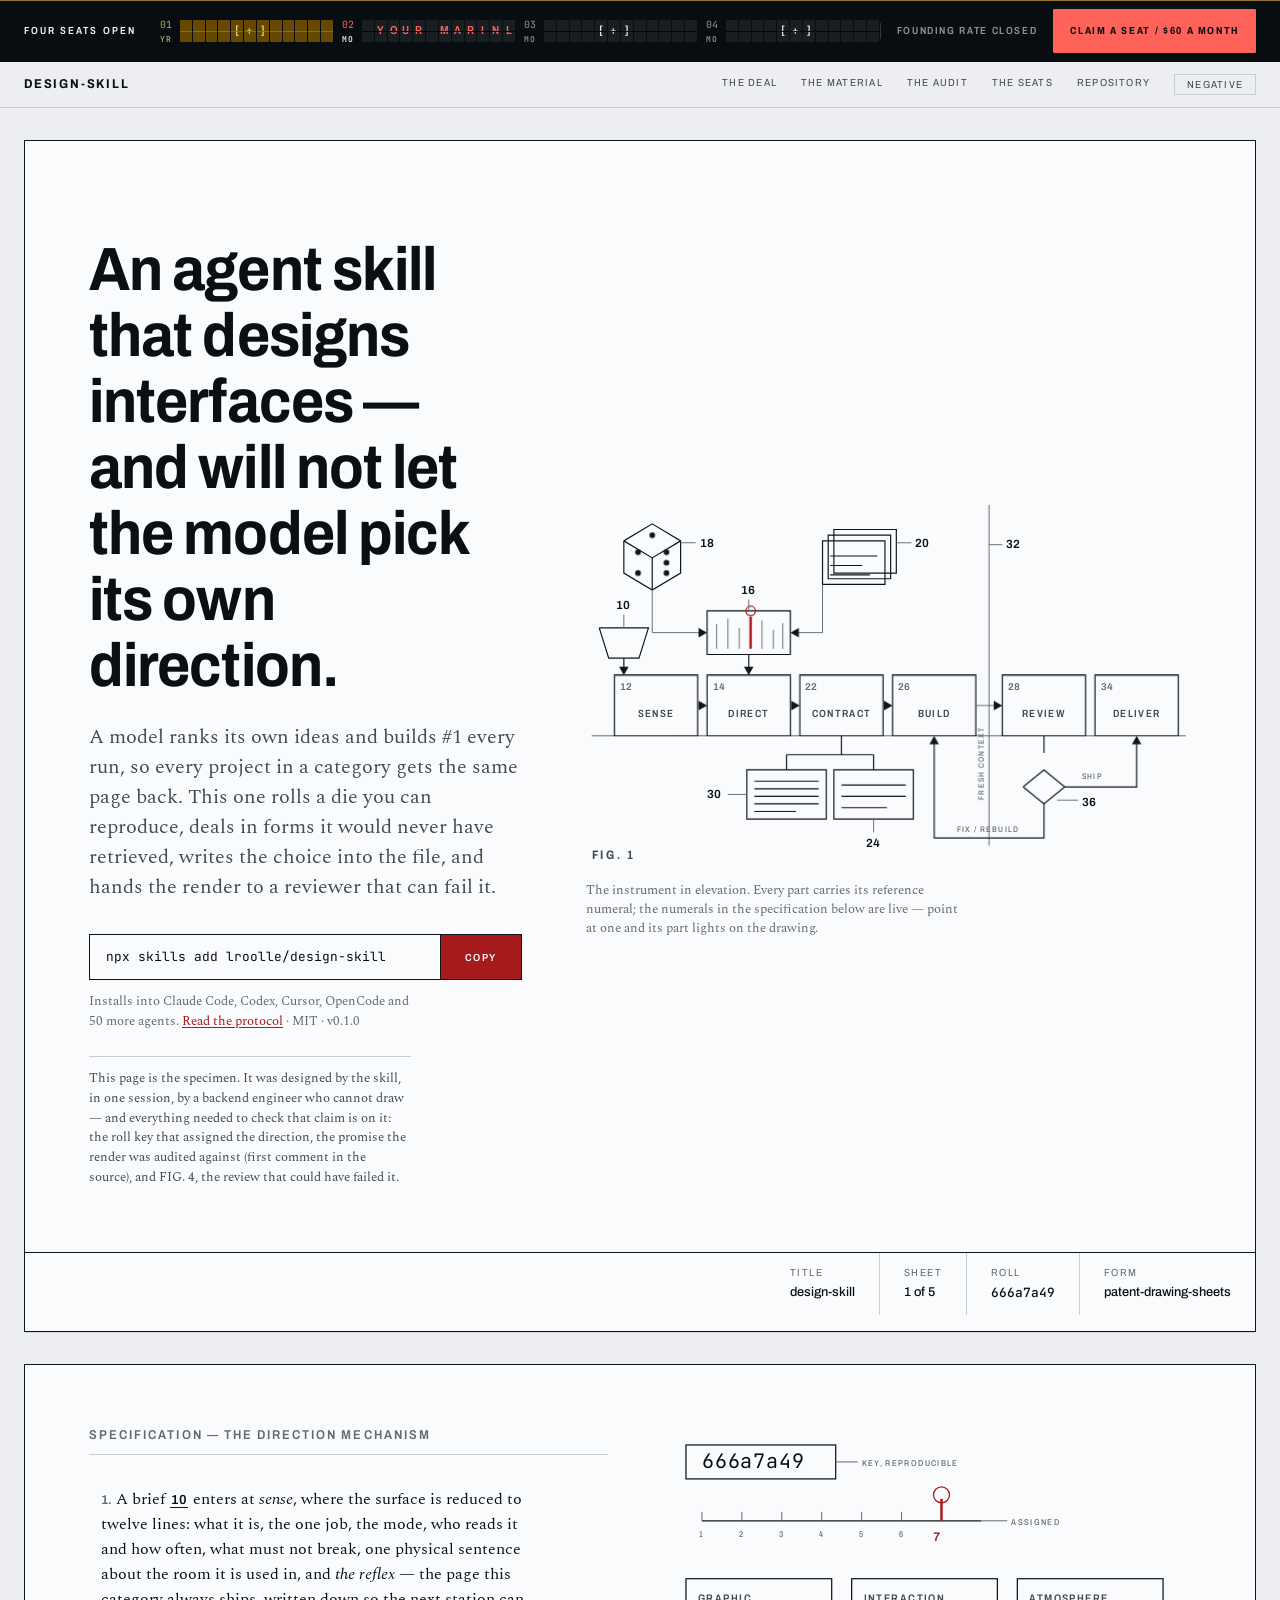
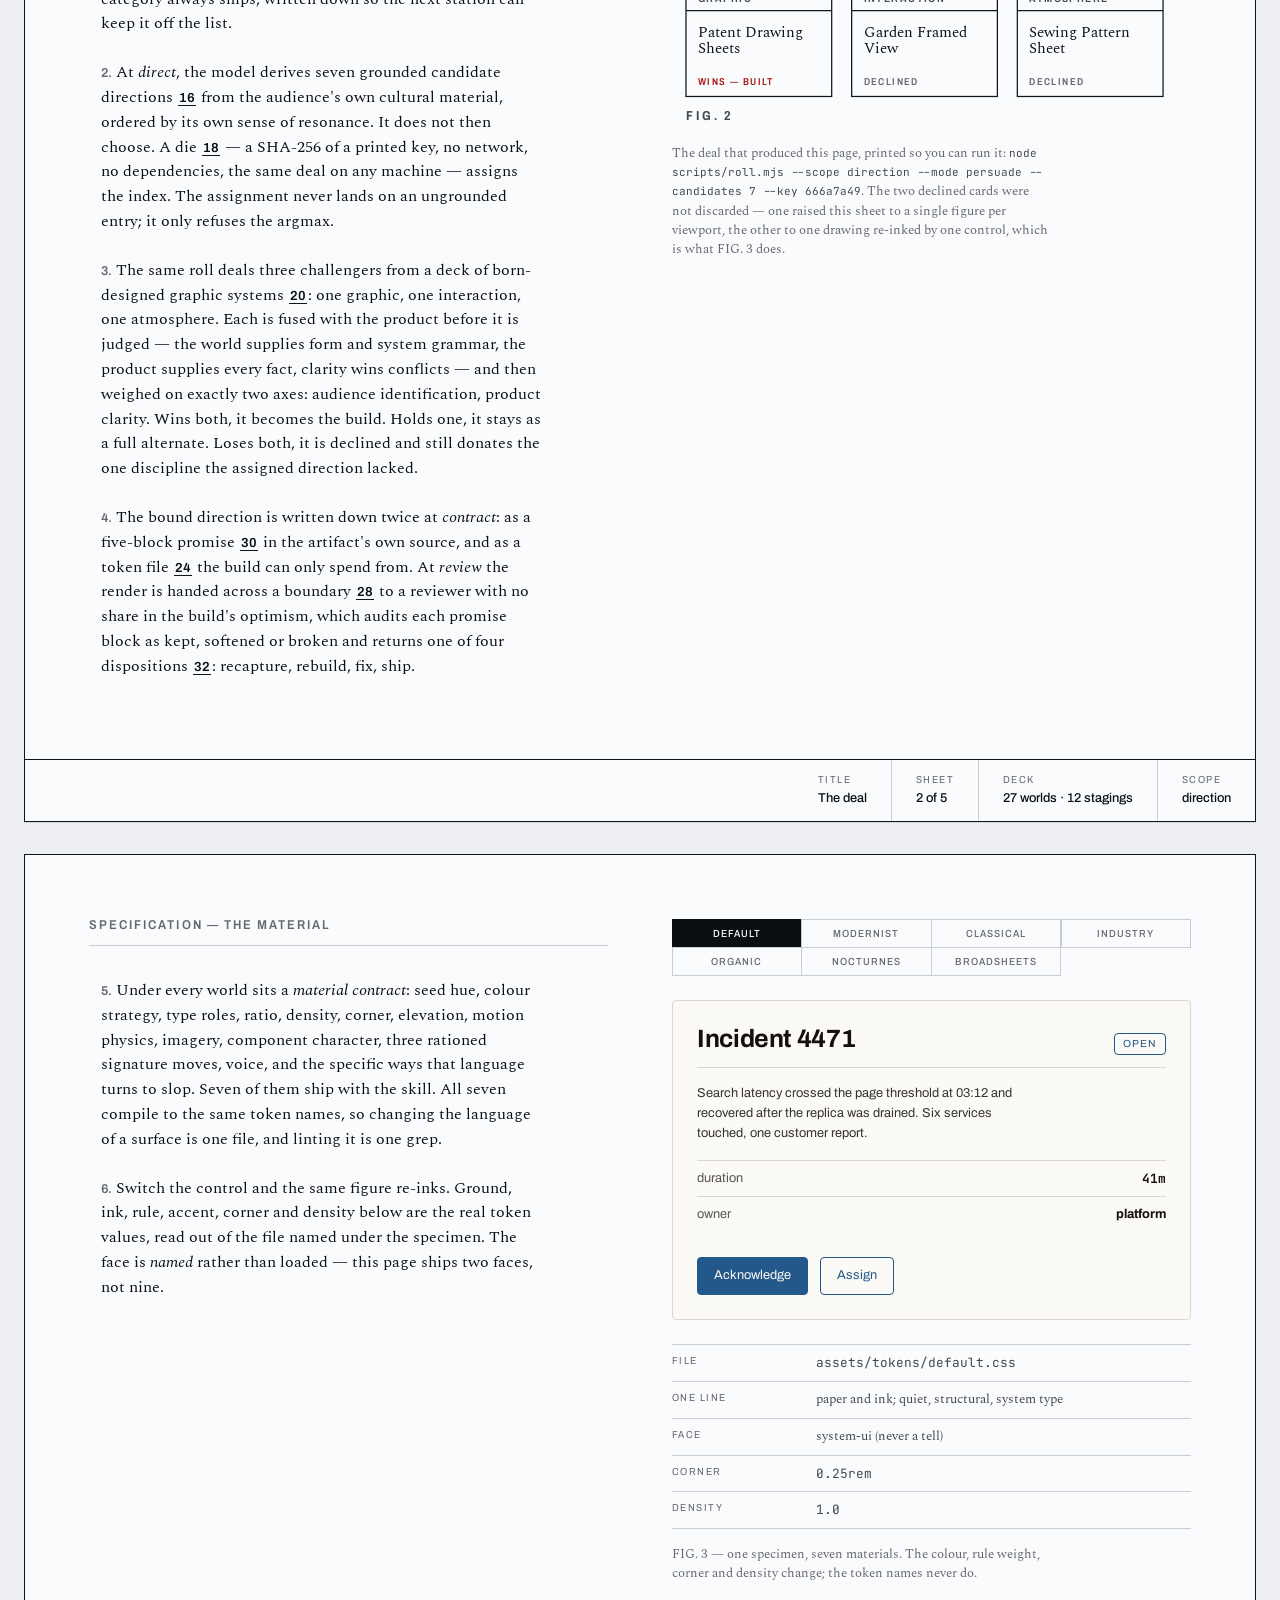
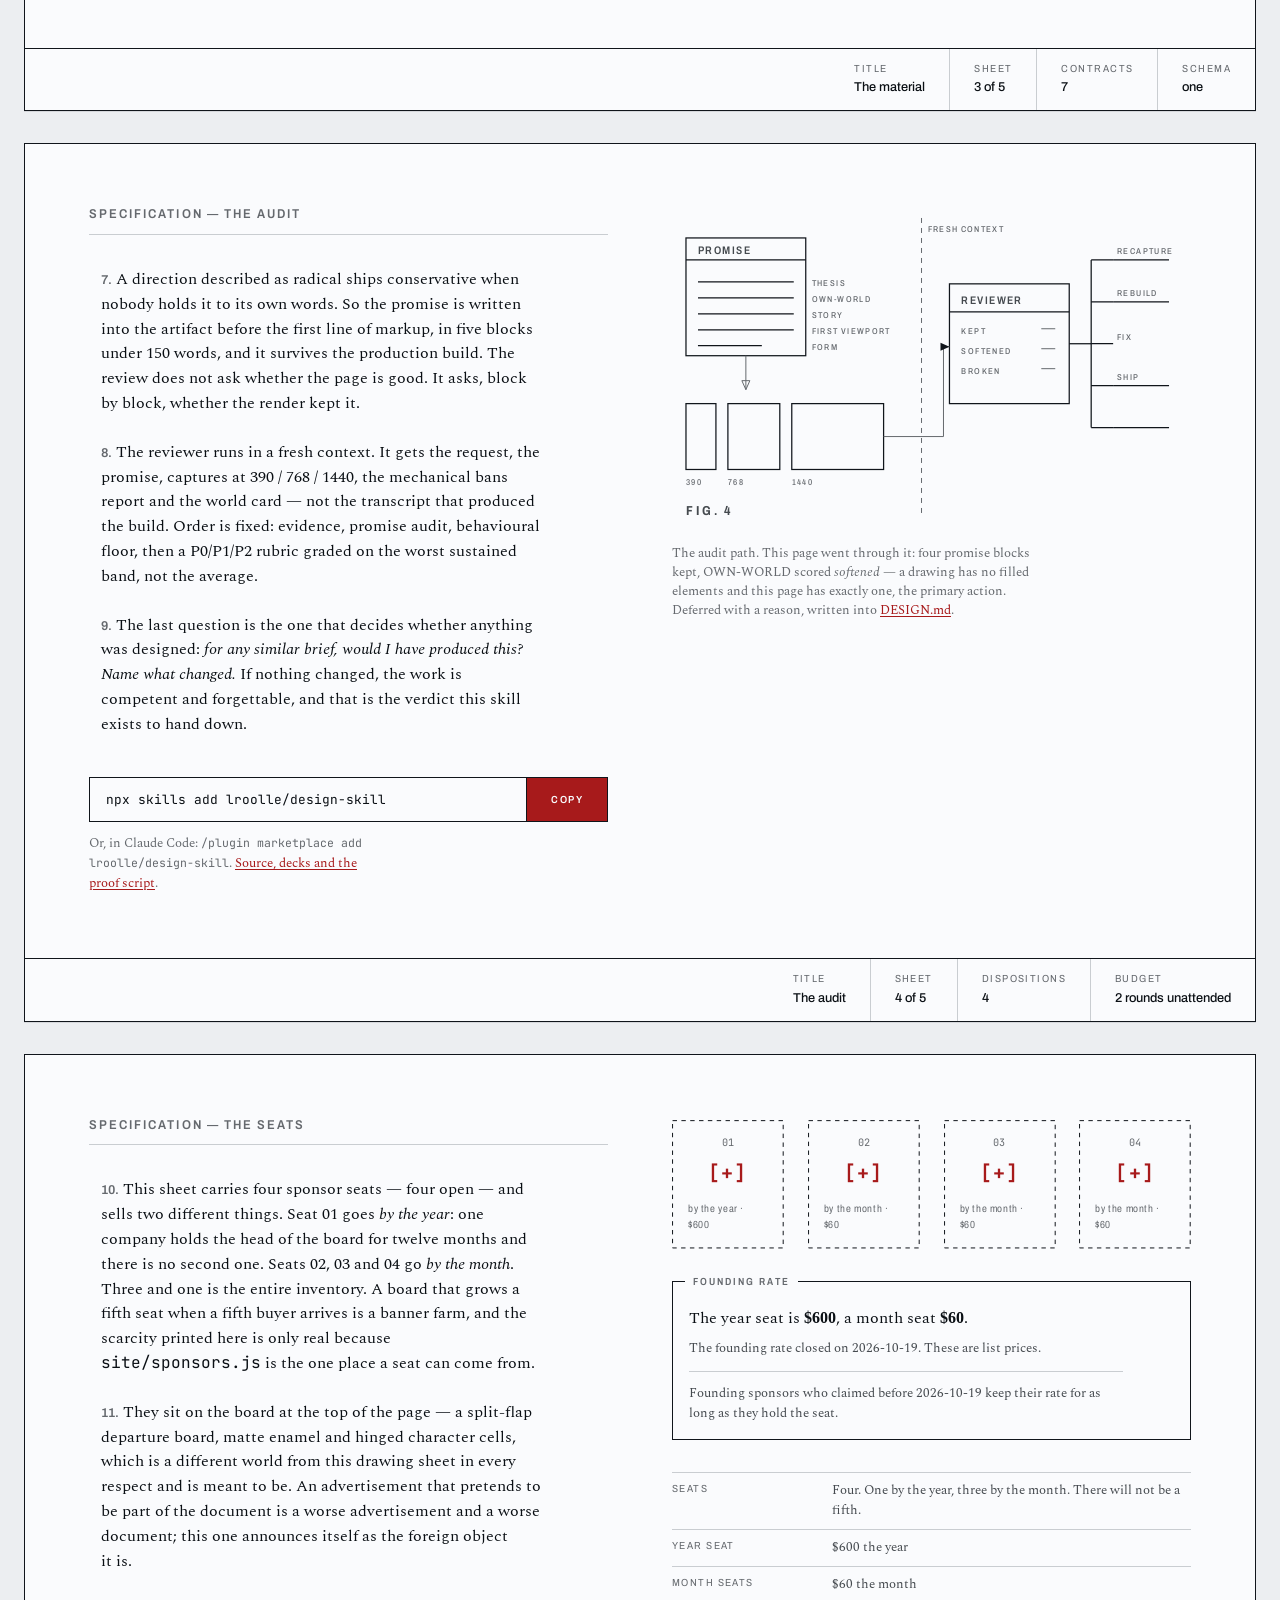
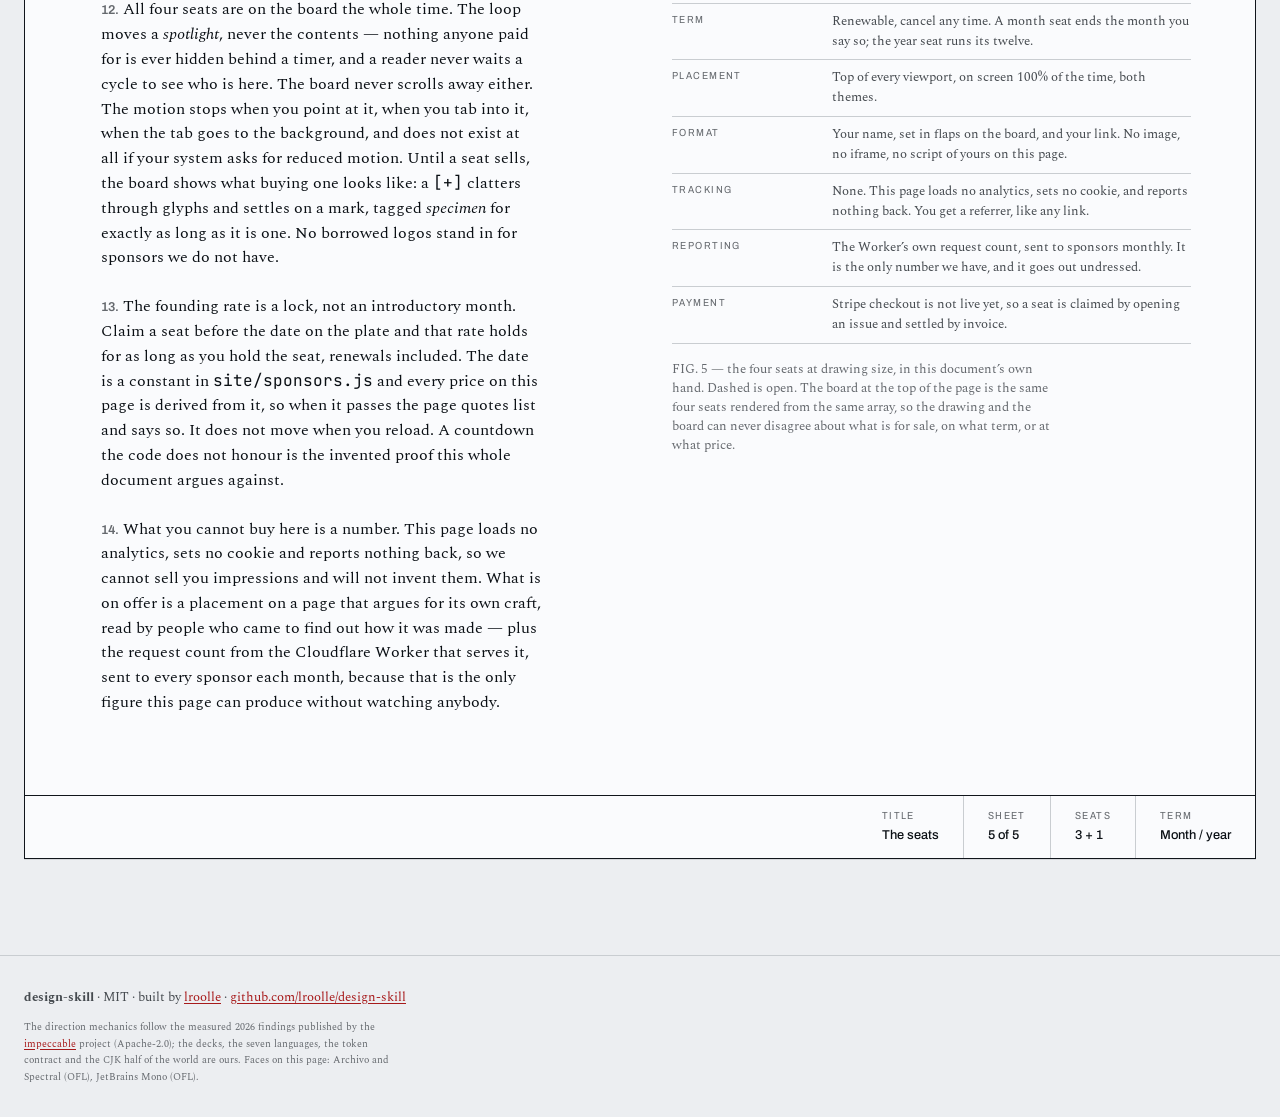
==== commit 0f0bc9c6: "site: two-tier seats with an enforced founding rate; README tells why and sells the seats Seat 01 se" ====
--- a/site/index.html
+++ b/site/index.html
@@ -66,6 +66,7 @@
   <div class="sponsors__inner">
     <p class="sponsors__label"><b>Four seats</b><span> on this sheet</span></p>
     <ol class="seats" aria-label="Four sponsor seats"></ol>
+    <p class="sponsors__clock" id="sponsors-clock"></p>
     <a class="sponsors__cta" href="#sheet-5"><span class="cta-long">Claim a seat</span><span class="cta-short">Claim</span></a>
   </div>
 </aside>
@@ -109,6 +110,13 @@
           Installs into Claude Code, Codex, Cursor, OpenCode and 50 more agents.
           <a href="https://github.com/lroolle/design-skill/blob/main/skills/design-skill/SKILL.md">Read the protocol</a>
           &#183; MIT &#183; v0.1.0
+        </p>
+        <p class="lede__sig">
+          This page is the specimen. It was designed by the skill, in one
+          session, by a backend engineer who cannot draw &#8212; and everything
+          needed to check that claim is on it: the roll key that assigned the
+          direction, the promise the render was audited against (first comment
+          in the source), and FIG. 4, the review that could have failed it.
         </p>
       </div>
 
@@ -613,50 +621,82 @@
       <div class="spec">
         <h2 class="spec__head">Specification &#8212; the seats</h2>
         <p class="spec__p">
-          <b>10.</b> This sheet carries four sponsor seats, and
-          <span id="seats-open">four</span> of them are open. They sit on the
-          board at the top of the page &#8212; a split-flap departure board,
-          matte enamel and hinged character cells, which is a different world
-          from this drawing sheet in every respect and is meant to be. An
-          advertisement that pretends to be part of the document is a worse
-          advertisement and a worse document; this one announces itself as
-          the foreign object it is.
-        </p>
-        <p class="spec__p">
-          <b>11.</b> All four seats are on the board the whole time. The loop
+          <b>10.</b> This sheet carries four sponsor seats &#8212;
+          <span id="seats-open">four</span> open &#8212; and sells two different
+          things. Seat 01 goes <em>by the year</em>: one company holds the head
+          of the board for twelve months and there is no second one. Seats 02,
+          03 and 04 go <em>by the month</em>. Three and one is the entire
+          inventory. A board that grows a fifth seat when a fifth buyer arrives
+          is a banner farm, and the scarcity printed here is only real because
+          <code>site/sponsors.js</code> is the one place a seat can come from.
+        </p>
+        <p class="spec__p">
+          <b>11.</b> They sit on the board at the top of the page &#8212; a
+          split-flap departure board, matte enamel and hinged character cells,
+          which is a different world from this drawing sheet in every respect
+          and is meant to be. An advertisement that pretends to be part of the
+          document is a worse advertisement and a worse document; this one
+          announces itself as the foreign object it is.
+        </p>
+        <p class="spec__p">
+          <b>12.</b> All four seats are on the board the whole time. The loop
           moves a <em>spotlight</em>, never the contents &#8212; nothing anyone
           paid for is ever hidden behind a timer, and a reader never waits a
           cycle to see who is here. The board never scrolls away either. The
           motion stops when you point at it, when you tab into it, when the tab
           goes to the background, and does not exist at all if your system asks
-          for reduced motion.
-        </p>
-        <p class="spec__p">
-          <b>12.</b> Until a seat sells, the board shows what buying one looks
-          like: a <code>[+]</code> clatters through glyphs and settles on a
-          mark, the flap edges catching the hall light as they turn. The filled
-          seat is tagged <em>specimen</em> for as long as it is one. No borrowed
-          logos stand in for sponsors we do not have &#8212; a name on that board
-          is a public claim about somebody else's company, and this whole page
-          exists to argue that invented proof is a defect.
+          for reduced motion. Until a seat sells, the board shows what buying
+          one looks like: a <code>[+]</code> clatters through glyphs and settles
+          on a mark, tagged <em>specimen</em> for exactly as long as it is one.
+          No borrowed logos stand in for sponsors we do not have.
+        </p>
+        <p class="spec__p">
+          <b>13.</b> The founding rate is a lock, not an introductory month.
+          Claim a seat before the date on the plate and that rate holds for as
+          long as you hold the seat, renewals included. The date is a constant
+          in <code>site/sponsors.js</code> and every price on this page is
+          derived from it, so when it passes the page quotes list and says so.
+          It does not move when you reload. A countdown the code does not
+          honour is the invented proof this whole document argues against.
+        </p>
+        <p class="spec__p">
+          <b>14.</b> What you cannot buy here is a number. This page loads no
+          analytics, sets no cookie and reports nothing back, so we cannot sell
+          you impressions and will not invent them. What is on offer is a
+          placement on a page that argues for its own craft, read by people who
+          came to find out how it was made &#8212; plus the request count from
+          the Cloudflare Worker that serves it, sent to every sponsor each
+          month, because that is the only figure this page can produce without
+          watching anybody.
         </p>
       </div>
 
       <figure class="fig" id="fig-5">
         <div class="seatplate" id="seatplate"></div>
+
+        <div class="founding" id="founding">
+          <p class="founding__head">Founding rate</p>
+          <p class="founding__rate" id="founding-rate">The year seat is <b>$200</b> rather than $600, a month seat <b>$20</b> rather than $60.</p>
+          <p class="founding__clock" id="founding-clock">The rate closes <time datetime="2026-10-19">2026-10-19</time>.</p>
+          <p class="founding__note" id="founding-note">Claim a seat before then and that rate is <b>locked for as long as you hold the seat</b>, renewals included. It is not an introductory month.</p>
+        </div>
+
         <dl class="terms">
-          <div><dt>Seats</dt><dd>Four. There will not be a fifth.</dd></div>
-          <div><dt>Term</dt><dd>One year, renewable, cancel any time.</dd></div>
+          <div><dt>Seats</dt><dd>Four. One by the year, three by the month. There will not be a fifth.</dd></div>
+          <div><dt>Year seat</dt><dd id="term-year">$200 the year <span class="was">(list $600)</span></dd></div>
+          <div><dt>Month seats</dt><dd id="term-month">$20 the month <span class="was">(list $60)</span></dd></div>
+          <div><dt>Term</dt><dd>Renewable, cancel any time. A month seat ends the month you say so; the year seat runs its twelve.</dd></div>
           <div><dt>Placement</dt><dd>Top of every viewport, on screen 100% of the time, both themes.</dd></div>
           <div><dt>Format</dt><dd>Your name, set in flaps on the board, and your link. No image, no iframe, no script of yours on this page.</dd></div>
           <div><dt>Tracking</dt><dd>None. This page loads no analytics, sets no cookie, and reports nothing back. You get a referrer, like any link.</dd></div>
-          <div><dt>Price</dt><dd>On enquiry &#8212; Stripe checkout is not live yet, so quoting a number here would be the invented proof this page argues against.</dd></div>
+          <div><dt>Reporting</dt><dd>The Worker&#8217;s own request count, sent to sponsors monthly. It is the only number we have, and it goes out undressed.</dd></div>
+          <div><dt>Payment</dt><dd>Stripe checkout is not live yet, so a seat is claimed by opening an issue and settled by invoice.</dd></div>
         </dl>
         <figcaption>
-          FIG. 5 &#8212; the four seats at drawing size, in this document's own
+          FIG. 5 &#8212; the four seats at drawing size, in this document&#8217;s own
           hand. Dashed is open. The board at the top of the page is the same four
           seats rendered from the same array, so the drawing and the board can
-          never disagree about what is for sale.
+          never disagree about what is for sale, on what term, or at what price.
         </figcaption>
       </figure>
 
@@ -665,8 +705,8 @@
     <div class="titleblock">
       <div class="titleblock__cell"><span>Title</span><b>The seats</b></div>
       <div class="titleblock__cell"><span>Sheet</span><b>5 of 5</b></div>
-      <div class="titleblock__cell"><span>Seats</span><b>4</b></div>
-      <div class="titleblock__cell"><span>Term</span><b>1 year</b></div>
+      <div class="titleblock__cell"><span>Seats</span><b>3 + 1</b></div>
+      <div class="titleblock__cell"><span>Term</span><b>Month / year</b></div>
     </div>
   </div>
 </section>
--- a/site/tokens.css
+++ b/site/tokens.css
@@ -251,10 +251,31 @@
   --board-dim:   oklch(0.660 0.010 250);   /* secondary, clears 4.5 on tile */
   --board-live:  oklch(0.700 0.195 27);    /* the remark colour          */
   --board-edge:  oklch(0.330 0.012 250);   /* the bezel catching light   */
+
+  /* Brass. A hall board of this kind is mounted in metal, and the position a
+     house reserves is a plate rather than a painted cell. So brass has exactly
+     one job here: it is the YEAR seat and the frame that holds it. It is not a
+     second status colour -- red still marks state (lit, hovered, the action)
+     and brass marks tier, permanently, on one seat. Two axes, no collision.
+     Nothing gradients and nothing glows at rest; the catch is still the flap
+     edge turning through the light. */
+  --board-brass:      oklch(0.425 0.088 84);   /* the reserved plate's face  */
+  --board-brass-seam: oklch(0.545 0.095 86);   /* its hinge, catching light  */
+  --board-brass-char: oklch(0.895 0.118 92);   /* struck letters on brass    */
+  --board-brass-dim:  oklch(0.720 0.080 88);   /* its numeral and term mark  */
+  --board-brass-edge: oklch(0.575 0.098 85);   /* the mounting bezel         */
+  --board-brass-lift: oklch(0.510 0.098 84);   /* brass under the spotlight  */
 }
 [data-theme="dark"] .sponsors {
   --board:       oklch(0.205 0.010 250);
   --board-tile:  oklch(0.275 0.010 250);
   --board-seam:  oklch(0.165 0.010 250);
   --board-edge:  oklch(0.395 0.010 250);
-}
+
+  --board-brass:      oklch(0.452 0.090 84);
+  --board-brass-seam: oklch(0.575 0.097 86);
+  --board-brass-char: oklch(0.905 0.120 92);
+  --board-brass-dim:  oklch(0.745 0.082 88);
+  --board-brass-edge: oklch(0.615 0.100 85);
+  --board-brass-lift: oklch(0.538 0.100 84);
+}
--- a/site/page.css
+++ b/site/page.css
@@ -425,3 +425,16 @@
   .install__copy, .install__cmd { min-height: 44px; display: flex; align-items: center; }
   .skip { min-height: 44px; display: inline-flex; align-items: center; }
 }
+
+/* The specimen line: this page is the skill's own output, and the claim is
+   only worth making next to the things that let a reader check it. Set below
+   the action so it never costs the lede its install command. */
+.lede__sig {
+  margin: var(--space-5) 0 0;
+  padding-top: var(--space-3);
+  border-top: var(--line-w) solid var(--line);
+  max-width: 46ch;
+  font-size: var(--text-sm);
+  color: var(--fg-2);
+  line-height: var(--leading-body);
+}
--- a/site/sponsors.css
+++ b/site/sponsors.css
@@ -21,7 +21,7 @@
   font-family: var(--font-display);
   /* a mounted panel: the top edge catches the hall light, the bottom sits in
      its own shadow. The only lit edge anywhere on this page. */
-  border-top: var(--line-w) solid var(--board-edge);
+  border-top: var(--line-w) solid var(--board-brass-edge);
   border-bottom: var(--line-w) solid var(--board-seam);
   overflow: hidden;
   isolation: isolate;
@@ -49,6 +49,10 @@
   text-transform: uppercase;
   color: var(--board-dim);
   white-space: nowrap;
+  /* Clip rather than spill: a fixture that overruns its box gets painted over
+     by the flap cells, which is how the hall reads as broken. */
+  min-width: 0;
+  overflow: hidden;
 }
 .sponsors__label b { color: var(--board-char); font-weight: 600; }
 
@@ -326,3 +330,163 @@
 @media (prefers-reduced-motion: reduce) {
   .flap.is-turn .flap__ch { animation: none; }
 }
+
+/* ------------------------------------------------- the term mark and clock
+ *
+ * Two additions the two-tier board needs, both held to the world's own rules:
+ * one condensed uppercase grotesk, cells and rules for structure, and NO red.
+ * Red on this board is the status colour -- the seat the loop is on, the seat
+ * under the pointer, the one action. A deadline painted red would be a fourth
+ * status light, which is what having none looks like. The clock earns its
+ * weight from position and from the flap-white numeral, not from colour.
+ */
+
+.seat__term {
+  display: block;
+  margin-top: 0.15em;
+  font-size: 0.5rem;
+  font-weight: 600;
+  font-stretch: 70%;
+  letter-spacing: 0.14em;
+  color: var(--board-dim);
+}
+.seat--lit .seat__term { color: var(--board-char); }
+
+.sponsors__clock {
+  margin: 0;
+  flex: none;
+  font-size: var(--text-xs);
+  font-weight: 600;
+  font-stretch: 82%;
+  letter-spacing: 0.16em;
+  text-transform: uppercase;
+  color: var(--board-dim);
+  white-space: nowrap;
+  /* the deadline is a plate screwed to the bezel, not a sticker on the tiles */
+  border-inline-start: var(--line-w) solid var(--board-edge);
+  padding-inline-start: var(--space-4);
+  min-width: 0;
+  overflow: hidden;
+}
+.sponsors__clock.is-closed { color: var(--board-dim); }
+
+/* ---------------------------------------------- the founding note, SHEET 5
+ *
+ * On the sheet the seats are drawn in the document's own hand, never in the
+ * board's -- so this is a ruled note block with a legend riding the rule, the
+ * way a drawing carries a note. No fill, no accent: the accent on this page is
+ * spent in exactly four places and a price is not one of them.
+ */
+
+.seatplate__term {
+  display: block;
+  margin-top: var(--space-1);
+  font-family: var(--font-display);
+  font-size: var(--text-xs);
+  font-stretch: 82%;
+  letter-spacing: 0.06em;
+  color: var(--fg-3);
+}
+
+.founding {
+  position: relative;
+  margin-top: var(--space-6);
+  padding: var(--space-5) var(--space-4) var(--space-4);
+  border: var(--line-w) solid var(--line-strong);
+}
+.founding__head {
+  position: absolute;
+  top: 0;
+  inset-inline-start: var(--space-3);
+  transform: translateY(-50%);
+  margin: 0;
+  padding-inline: var(--space-2);
+  background: var(--surface);
+  font-family: var(--font-display);
+  font-size: var(--text-xs);
+  font-weight: 600;
+  font-stretch: 82%;
+  letter-spacing: 0.2em;
+  text-transform: uppercase;
+  color: var(--fg-3);
+}
+.founding p { margin: 0; }
+.founding__rate {
+  font-size: var(--text-base);
+  color: var(--fg);
+  line-height: var(--leading-body);
+}
+.founding__rate b { font-weight: 600; }
+.founding__clock {
+  margin-top: var(--space-2) !important;
+  font-size: var(--text-sm);
+  color: var(--fg-2);
+}
+.founding__clock b { font-weight: 600; color: var(--fg); }
+.founding__note {
+  margin-top: var(--space-3) !important;
+  padding-top: var(--space-3);
+  border-top: var(--line-w) solid var(--line);
+  font-size: var(--text-sm);
+  color: var(--fg-2);
+  line-height: var(--leading-body);
+}
+
+.terms .was { color: var(--fg-3); }
+
+/* The clock is the first thing to go when the hall narrows: the hard rule on
+   this band is that it may not push the page's own headline below the fold. */
+@media (max-width: 61.99rem) {
+  .sponsors__clock { display: none; }
+}
+@media (max-width: 44rem) {
+  .seat__term { display: none; }
+}
+
+
+/* --------------------------------------------------------- the year seat
+ *
+ * One seat on this board is sold by the year and there is one of it. On a hall
+ * board the position a house keeps is not a painted cell, it is a plate --
+ * so seat 01 is made of the same brass the board is mounted in, and the three
+ * month seats stay enamel. The hierarchy is the material, which means it
+ * survives being screenshotted, printed, or read with the copy stripped out.
+ *
+ * Brass is a tier, not a status. Red still owns state: the seat the loop is
+ * on, the seat under the pointer, the one action. When those land on the year
+ * seat they win, because a reader needs to know where the pointer is more than
+ * they need to know which seat costs more.
+ *
+ * Nothing here gradients and nothing glows at rest. The shine is still the
+ * flap edge turning through the hall light -- brass just catches more of it.
+ */
+
+.sponsors .seat[data-term="year"] .flap { background: var(--board-brass); }
+/* On the enamel seats the seam is a shadow gap between two painted leaves. On
+   a brass plate the same edge is turned metal, so it catches the hall light
+   instead of swallowing it -- the hinge goes lighter than the face. That one
+   inversion is what makes the plate read as metal rather than as a warm
+   repaint, and it is a hairline, not a gradient laid over a resting surface. */
+.sponsors .seat[data-term="year"] .flap::after { background: var(--board-brass-seam); }
+.sponsors .seat[data-term="year"] .flap__ch { color: var(--board-brass-char); }
+.sponsors .seat[data-term="year"] .seat__no { color: var(--board-brass-dim); }
+.sponsors .seat[data-term="year"] .seat__term { color: var(--board-brass-dim); }
+
+/* the spotlight and the pointer lift brass into brass, not into grey */
+.sponsors .seat[data-term="year"].seat--lit .flap,
+.sponsors .seat[data-term="year"].seat--open:hover .flap,
+.sponsors .seat[data-term="year"].seat--open:focus-within .flap { background: var(--board-brass-lift); }
+.sponsors .seat[data-term="year"].seat--lit .seat__no { color: var(--board-live); }
+
+/* metal takes the light harder than enamel does. Same mechanism, one stop up. */
+.sponsors .seat[data-term="year"] .flap.is-turn .flap__ch { animation: flap-turn-brass 120ms linear; }
+@keyframes flap-turn-brass {
+  0%   { transform: rotateX(0deg);   filter: brightness(1); }
+  48%  { transform: rotateX(-84deg); filter: brightness(2.7); }
+  52%  { transform: rotateX(84deg);  filter: brightness(2.7); }
+  100% { transform: rotateX(0deg);   filter: brightness(1); }
+}
+
+@media (prefers-reduced-motion: reduce) {
+  .sponsors .seat[data-term="year"] .flap.is-turn .flap__ch { animation: none; }
+}
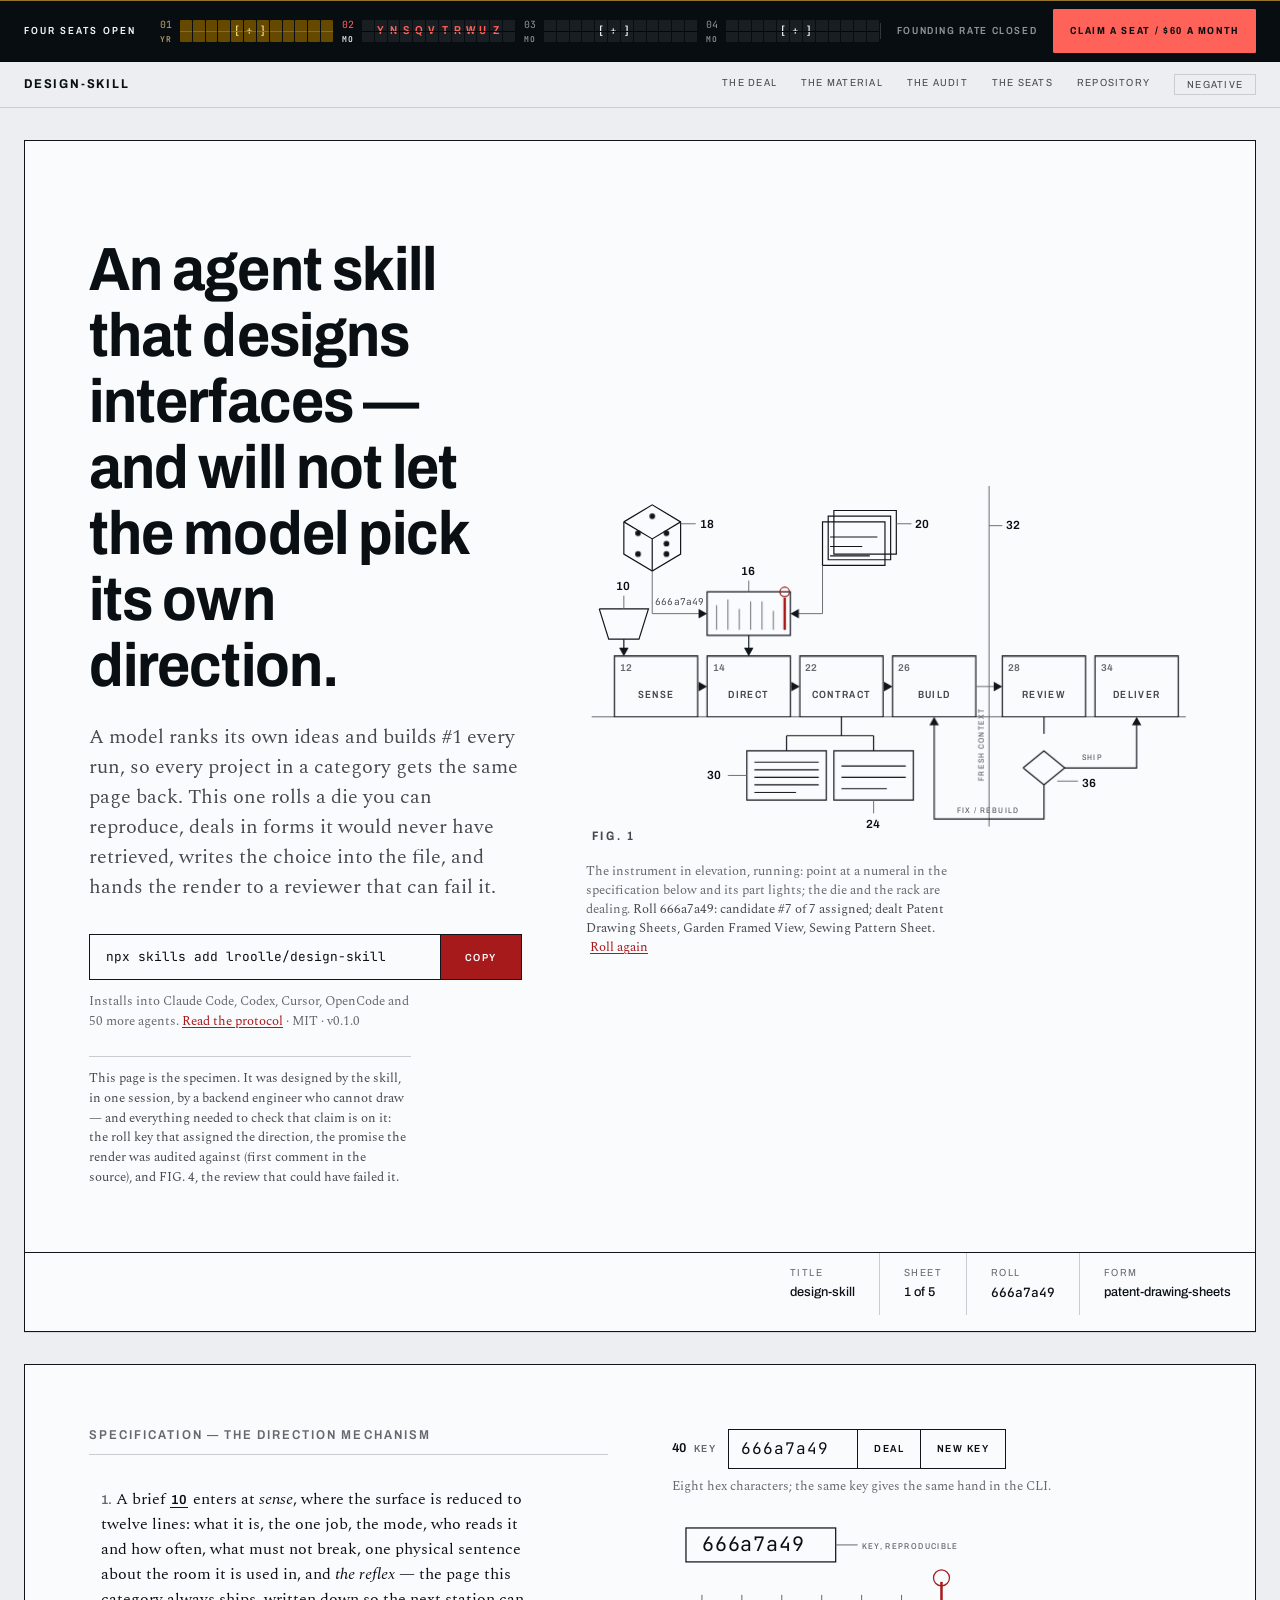
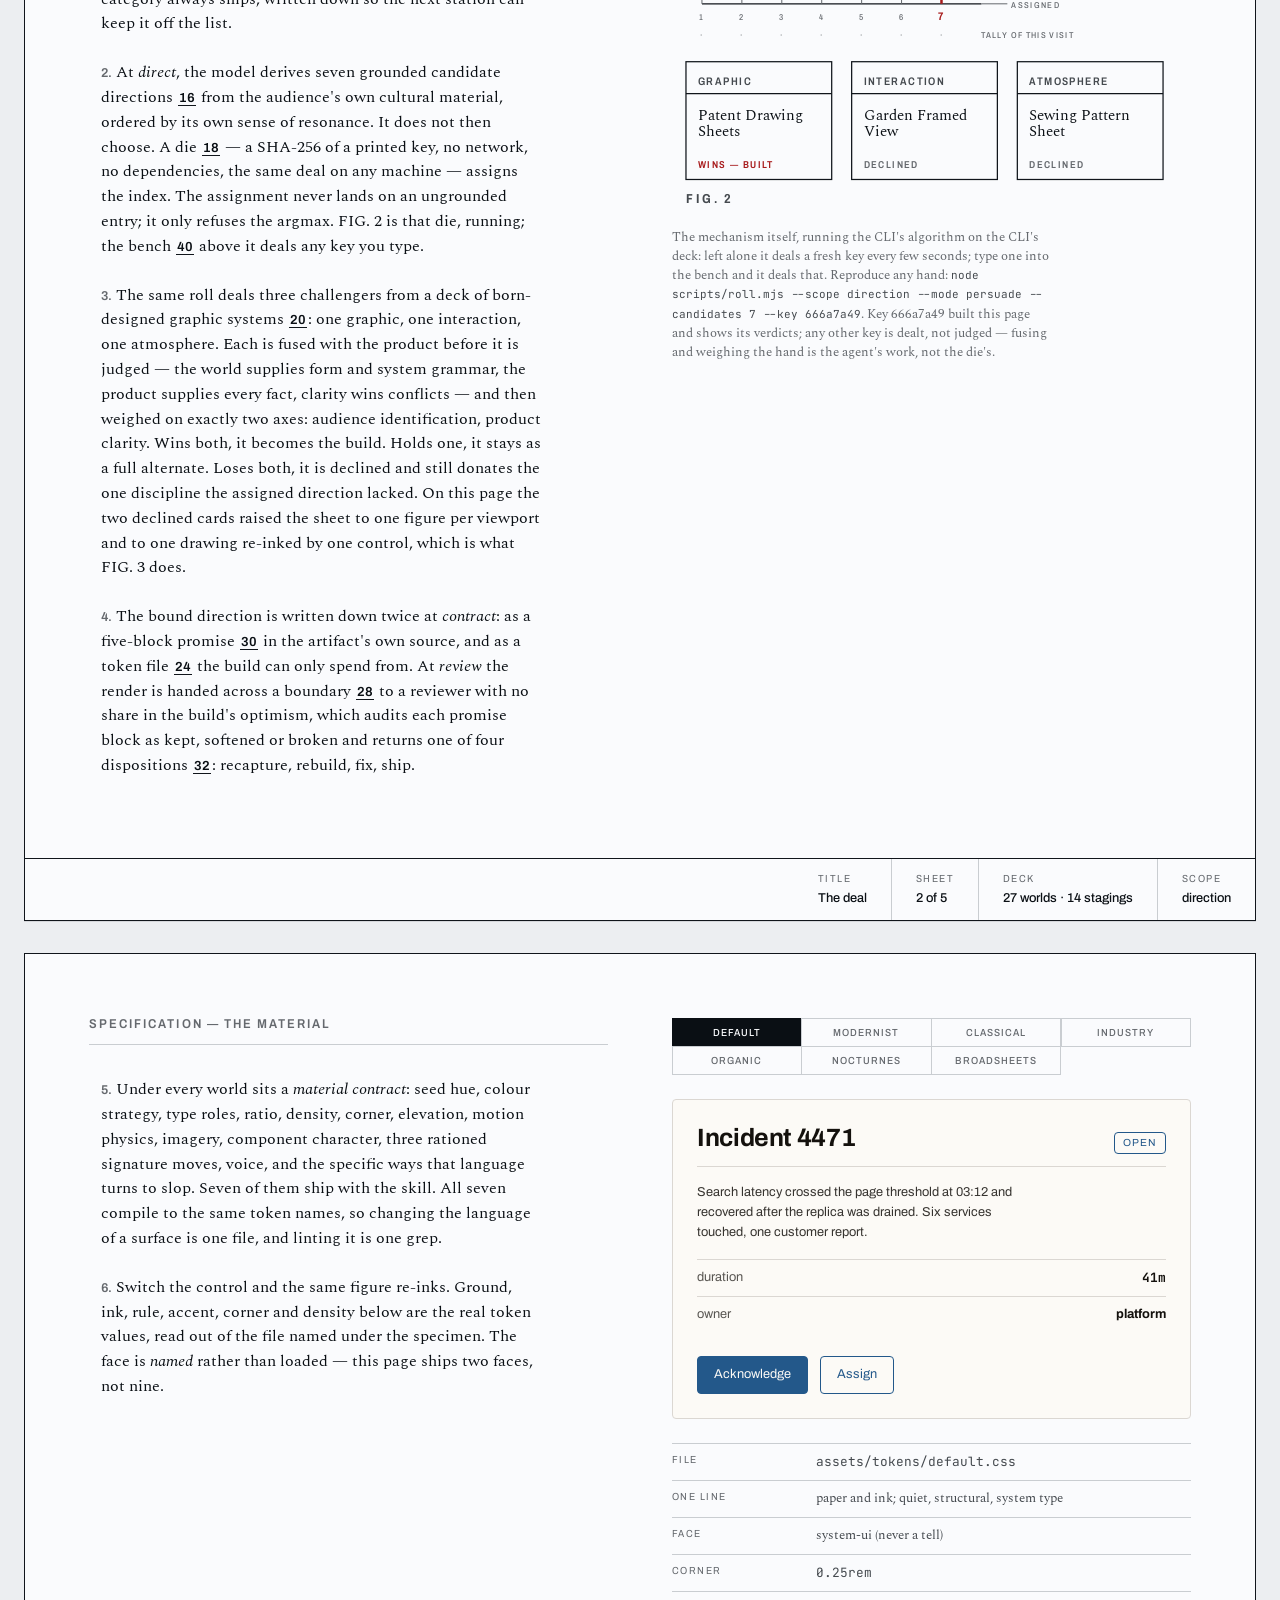
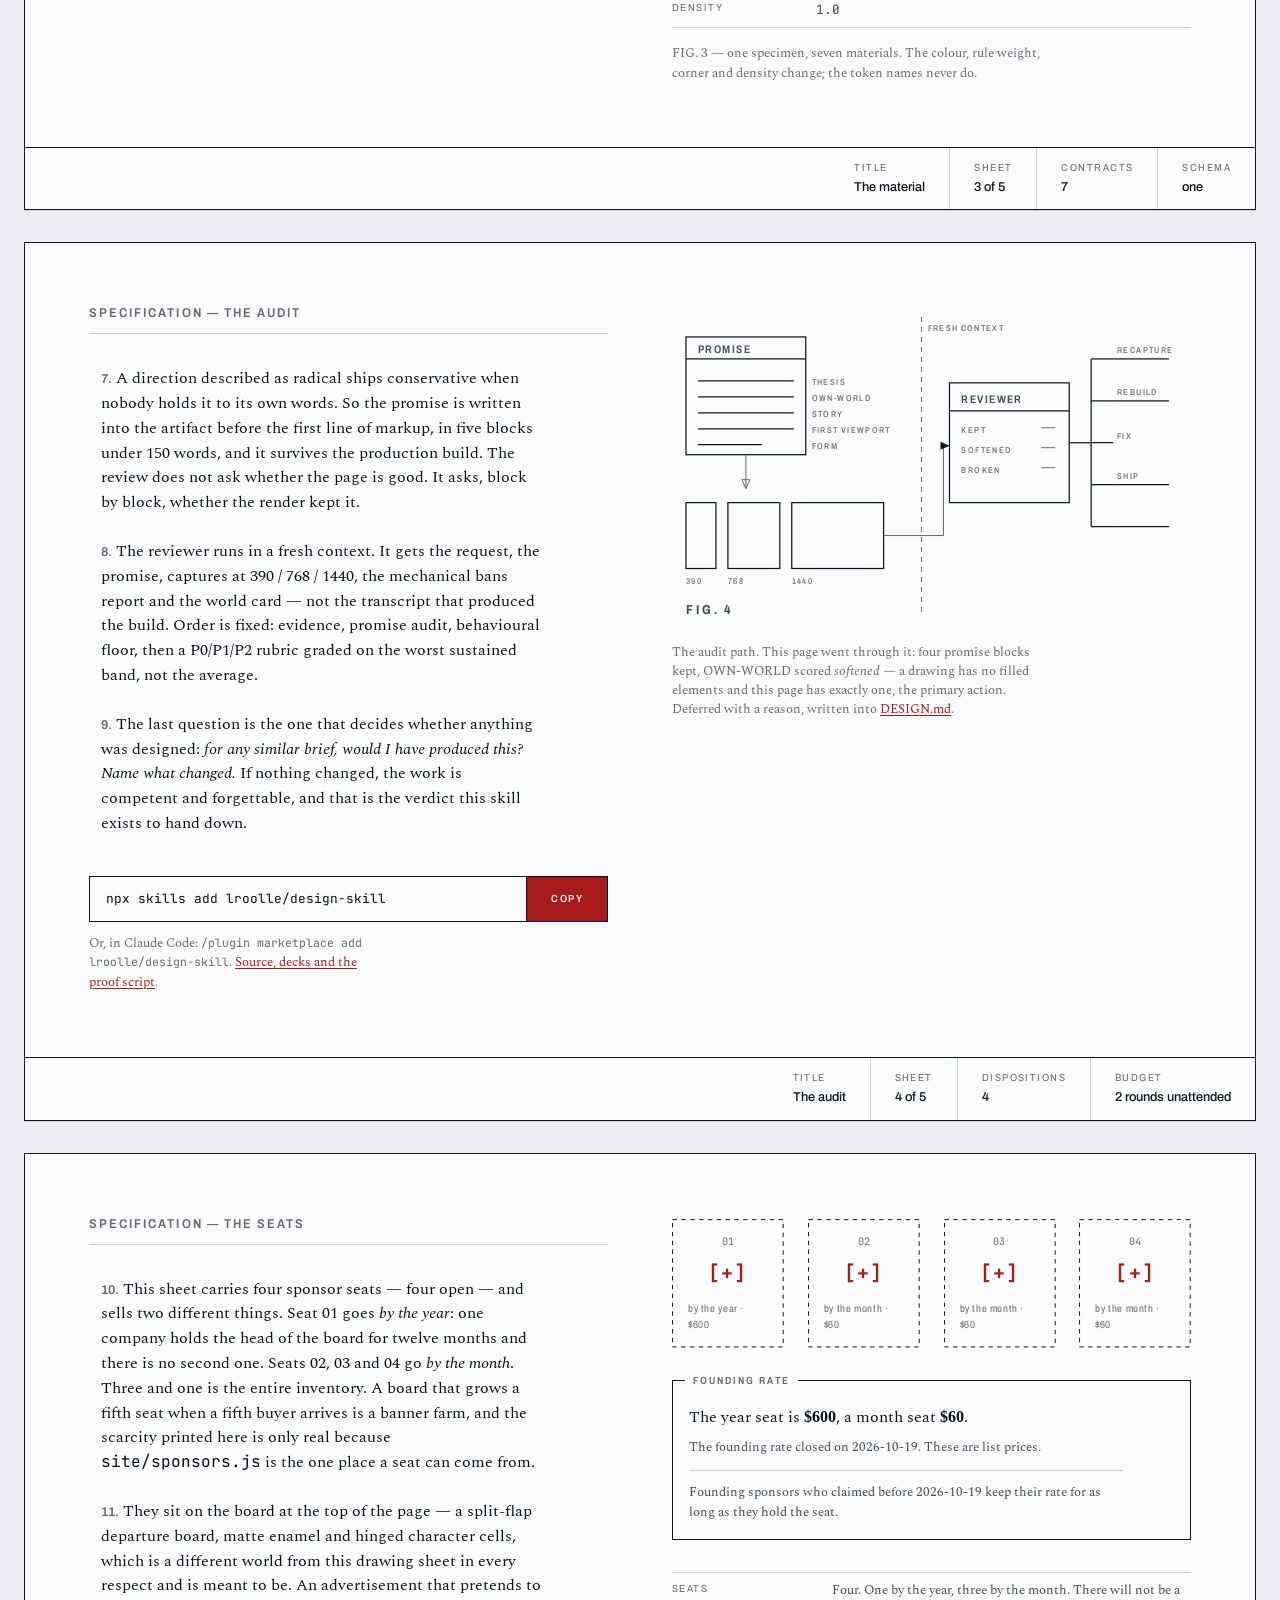
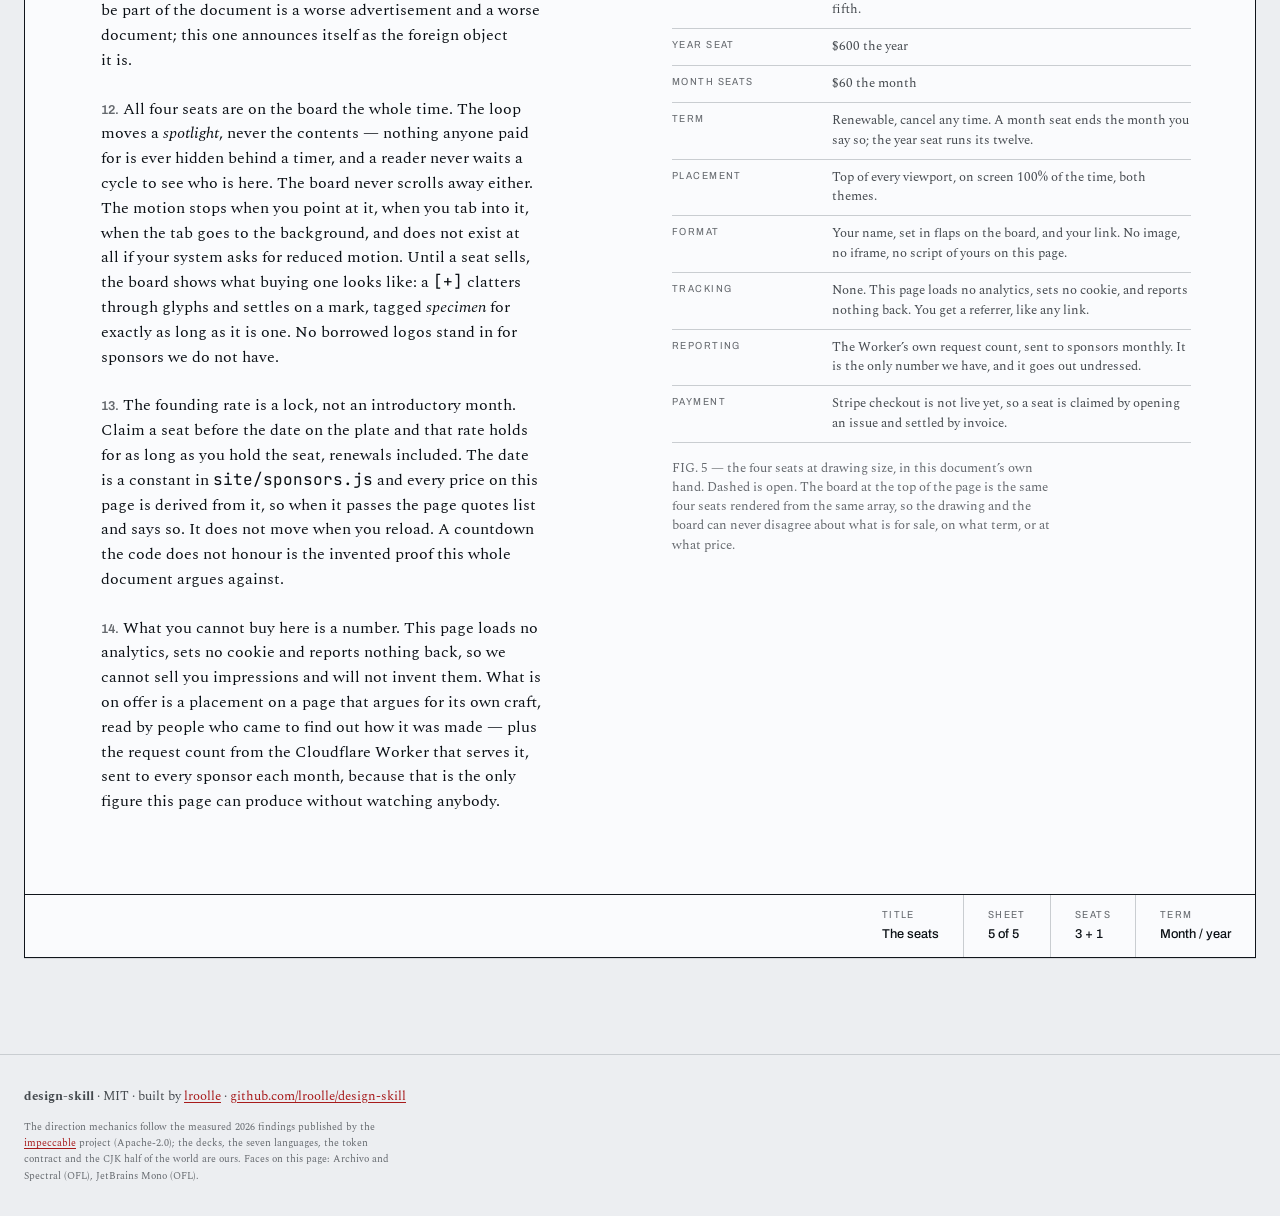
==== commit c0e1efbc: "site: the die on the page is the die in the terminal The instrument's own drawing stops being a diag" ====
--- a/site/index.html
+++ b/site/index.html
@@ -123,7 +123,7 @@
       <figure class="fig fig--hero fig--pan" id="fig-1">
         <svg viewBox="0 0 640 400" role="img" aria-labelledby="fig-1-t fig-1-d" class="draw">
           <title id="fig-1-t">FIG. 1 &#8212; the instrument in elevation</title>
-          <desc id="fig-1-d">Six protocol stations on a rail: sense, direct, contract, build, review, deliver. A brief enters at the left. A candidate rack fed by a die and a card deck stands over station two. Station three drops a promise and a token contract. A dashed boundary between build and review marks the reviewer's separate context. A four-way verdict gate after review either returns the work to build or releases it to deliver.</desc>
+          <desc id="fig-1-d">Six protocol stations on a rail: sense, direct, contract, build, review, deliver. A brief enters at the left. A candidate rack fed by a die and a card deck stands over station two; the die and the rack are running -- the key under the die and the marked slot on the rack change with each deal, and the caption prints the deal in words. Station three drops a promise and a token contract. A dashed boundary between build and review marks the reviewer's separate context. A four-way verdict gate after review either returns the work to build or releases it to deliver.</desc>
 
           <!-- ---- 10: the brief, entering ---- -->
           <g data-part="10" class="ink">
@@ -150,6 +150,7 @@
           </g>
           <g class="hair"><path d="M100 60 h16"/></g>
           <text class="numeral" x="120" y="64" data-ref="18">18</text>
+          <text class="keymini" x="73" y="146" data-deal="key" data-fig="1">666a7a49</text>
 
           <!-- ---- 20: the deck of worlds ---- -->
           <g data-part="20">
@@ -169,11 +170,13 @@
           <g data-part="16">
             <g class="ink"><rect x="128" y="132" width="88" height="46"/></g>
             <g class="hair">
-              <path d="M138 172 v-26 M150 172 v-32 M162 172 v-22"/>
-              <path d="M186 172 v-30 M198 172 v-20 M208 172 v-27"/>
+              <path d="M138 172 v-26 M150 172 v-32 M162 172 v-22 M174 172 v-30"/>
+              <path d="M186 172 v-30 M198 172 v-20 M210 172 v-27"/>
             </g>
-            <path d="M174 172 v-34" class="lit-bar"/>
-            <circle cx="174" cy="132" r="5" class="lit-ring"/>
+            <g data-deal="pointer" data-fig="1" transform="translate(210 0)">
+              <path d="M0 172 v-34" class="lit-bar"/>
+              <circle cx="0" cy="132" r="5" class="lit-ring"/>
+            </g>
             <g class="ink"><path d="M172 178 v18"/></g>
             <path d="M172 200 l-5 -9 10 0 z" class="solidmark"/>
           </g>
@@ -257,9 +260,10 @@
         </svg>
         <p class="fig__pan-note">Drag sideways to read the drawing</p>
         <figcaption>
-          The instrument in elevation. Every part carries its reference numeral;
-          the numerals in the specification below are live &#8212; point at one and
-          its part lights on the drawing.
+          The instrument in elevation, running: point at a numeral in the
+          specification below and its part lights; the die and the rack are
+          dealing. <span class="fig__deal" data-deal="readout" data-fig="1">Roll 666a7a49: candidate #7 of 7 assigned; dealt Patent Drawing Sheets, Garden Framed View, Sewing Pattern Sheet.</span>
+          <button class="roll" type="button" data-roll>Roll again</button>
         </figcaption>
       </figure>
 
@@ -299,7 +303,9 @@
           <button class="ref" data-ref="18">18</button> &#8212; a SHA-256 of a
           printed key, no network, no dependencies, the same deal on any machine
           &#8212; assigns the index. The assignment never lands on an ungrounded
-          entry; it only refuses the argmax.
+          entry; it only refuses the argmax. FIG. 2 is that die, running; the
+          bench <button class="ref" data-ref="40">40</button> above it deals
+          any key you type.
         </p>
 
         <p class="spec__p">
@@ -311,7 +317,9 @@
           and then weighed on exactly two axes: audience identification, product
           clarity. Wins both, it becomes the build. Holds one, it stays as a full
           alternate. Loses both, it is declined and still donates the one
-          discipline the assigned direction lacked.
+          discipline the assigned direction lacked. On this page the two
+          declined cards raised the sheet to one figure per viewport and to one
+          drawing re-inked by one control, which is what FIG. 3 does.
         </p>
 
         <p class="spec__p">
@@ -329,32 +337,53 @@
       </div>
 
       <figure class="fig fig--pan" id="fig-2">
+        <form class="bench" data-deal="form" data-part="40" aria-label="The bench: deal any key">
+          <span class="bench__num" data-ref="40" aria-hidden="true">40</span>
+          <label class="bench__label" for="bench-key">Key</label>
+          <input class="bench__key" id="bench-key" data-deal="input" value="666a7a49" maxlength="8" pattern="[0-9a-fA-F]{8}" spellcheck="false" autocomplete="off" autocapitalize="off" aria-describedby="bench-help">
+          <button class="bench__btn" type="submit">Deal</button>
+          <button class="bench__btn" type="button" data-roll>New key</button>
+          <span class="bench__help" id="bench-help">Eight hex characters; the same key gives the same hand in the CLI.</span>
+          <span class="vh" aria-live="polite" data-deal="live"></span>
+        </form>
         <svg viewBox="0 0 520 300" role="img" aria-labelledby="fig-2-t fig-2-d">
-          <title id="fig-2-t">FIG. 2 &#8212; the deal that built this page</title>
-          <desc id="fig-2-d">Detail of the die and the deck. Key 666a7a49 assigns index seven of seven candidates. Three challengers are dealt: patent drawing sheets (graphic), garden framed view (interaction), sewing pattern sheet (atmosphere). Verdicts: wins, declined, declined.</desc>
+          <title id="fig-2-t">FIG. 2 &#8212; the deal, running</title>
+          <desc id="fig-2-d">Detail of the die and the deck, running. Key 666a7a49 assigns index seven of seven candidates. Three challengers are dealt: patent drawing sheets (graphic), garden framed view (interaction), sewing pattern sheet (atmosphere). Verdicts: wins, declined, declined.</desc>
 
           <!-- key strip -->
           <g class="ink"><rect x="14" y="16" width="150" height="34"/></g>
-          <text class="key" x="30" y="39">666a7a49</text>
+          <text class="key" x="30" y="39" data-deal="key" data-fig="2">666a7a49</text>
           <g class="hair"><path d="M164 33 h22"/></g>
           <text class="micro" x="190" y="37">KEY, REPRODUCIBLE</text>
 
           <!-- index scale 1..7 -->
           <g class="ink"><path d="M30 92 h280"/></g>
           <g class="hair">
-            <path d="M30 92 v-9 M70 92 v-9 M110 92 v-9 M150 92 v-9 M190 92 v-9 M230 92 v-9"/>
-          </g>
-          <path d="M270 92 v-22" class="lit-bar"/>
-          <circle cx="270" cy="66" r="8" class="lit-ring"/>
+            <path d="M30 92 v-9 M70 92 v-9 M110 92 v-9 M150 92 v-9 M190 92 v-9 M230 92 v-9 M270 92 v-9"/>
+          </g>
+          <g data-deal="pointer" data-fig="2" transform="translate(270 0)">
+            <path d="M0 92 v-22" class="lit-bar"/>
+            <circle cx="0" cy="66" r="8" class="lit-ring"/>
+          </g>
           <g class="micro">
-            <text x="30" y="108" text-anchor="middle">1</text>
-            <text x="70" y="108" text-anchor="middle">2</text>
-            <text x="110" y="108" text-anchor="middle">3</text>
-            <text x="150" y="108" text-anchor="middle">4</text>
-            <text x="190" y="108" text-anchor="middle">5</text>
-            <text x="230" y="108" text-anchor="middle">6</text>
-          </g>
-          <text class="numeral numeral--lit" x="262" y="112">7</text>
+            <text x="30" y="108" text-anchor="middle" data-deal="tick">1</text>
+            <text x="70" y="108" text-anchor="middle" data-deal="tick">2</text>
+            <text x="110" y="108" text-anchor="middle" data-deal="tick">3</text>
+            <text x="150" y="108" text-anchor="middle" data-deal="tick">4</text>
+            <text x="190" y="108" text-anchor="middle" data-deal="tick">5</text>
+            <text x="230" y="108" text-anchor="middle" data-deal="tick">6</text>
+            <text x="270" y="108" text-anchor="middle" data-deal="tick" class="numeral--lit">7</text>
+          </g>
+          <g class="micro tally">
+            <text x="30" y="126" text-anchor="middle" data-deal="tally">&#183;</text>
+            <text x="70" y="126" text-anchor="middle" data-deal="tally">&#183;</text>
+            <text x="110" y="126" text-anchor="middle" data-deal="tally">&#183;</text>
+            <text x="150" y="126" text-anchor="middle" data-deal="tally">&#183;</text>
+            <text x="190" y="126" text-anchor="middle" data-deal="tally">&#183;</text>
+            <text x="230" y="126" text-anchor="middle" data-deal="tally">&#183;</text>
+            <text x="270" y="126" text-anchor="middle" data-deal="tally">&#183;</text>
+            <text x="310" y="126" data-deal="count">TALLY OF THIS VISIT</text>
+          </g>
           <g class="hair"><path d="M310 92 h26"/></g>
           <text class="micro" x="340" y="96">ASSIGNED</text>
 
@@ -371,27 +400,29 @@
             <text x="358" y="173">ATMOSPHERE</text>
           </g>
           <g class="cardname">
-            <text x="26" y="208">Patent Drawing</text>
-            <text x="26" y="224">Sheets</text>
-            <text x="192" y="208">Garden Framed</text>
-            <text x="192" y="224">View</text>
-            <text x="358" y="208">Sewing Pattern</text>
-            <text x="358" y="224">Sheet</text>
+            <text x="26" y="208" data-deal="name">Patent Drawing</text>
+            <text x="26" y="224" data-deal="name">Sheets</text>
+            <text x="192" y="208" data-deal="name">Garden Framed</text>
+            <text x="192" y="224" data-deal="name">View</text>
+            <text x="358" y="208" data-deal="name">Sewing Pattern</text>
+            <text x="358" y="224" data-deal="name">Sheet</text>
           </g>
           <g class="verdict">
-            <text x="26" y="256" class="verdict--win">WINS &#8212; BUILT</text>
-            <text x="192" y="256">DECLINED</text>
-            <text x="358" y="256">DECLINED</text>
+            <text x="26" y="256" class="verdict--win" data-deal="verdict">WINS &#8212; BUILT</text>
+            <text x="192" y="256" data-deal="verdict">DECLINED</text>
+            <text x="358" y="256" data-deal="verdict">DECLINED</text>
           </g>
           <text class="figlabel" x="14" y="292">FIG. 2</text>
         </svg>
         <p class="fig__pan-note">Drag sideways to read the drawing</p>
         <figcaption>
-          The deal that produced this page, printed so you can run it:
-          <code data-mono>node scripts/roll.mjs --scope direction --mode persuade --candidates 7 --key 666a7a49</code>.
-          The two declined cards were not discarded &#8212; one raised this sheet to
-          a single figure per viewport, the other to one drawing re-inked by one
-          control, which is what FIG. 3 does.
+          The mechanism itself, running the CLI's algorithm on the CLI's deck:
+          left alone it deals a fresh key every few seconds; type one into the
+          bench and it deals that. Reproduce any hand:
+          <code data-mono data-deal="cmd">node scripts/roll.mjs --scope direction --mode persuade --candidates 7 --key 666a7a49</code>.
+          Key 666a7a49 built this page and shows its verdicts; any other key is
+          dealt, not judged &#8212; fusing and weighing the hand is the agent's
+          work, not the die's.
         </figcaption>
       </figure>
 
@@ -400,7 +431,7 @@
     <div class="titleblock">
       <div class="titleblock__cell"><span>Title</span><b>The deal</b></div>
       <div class="titleblock__cell"><span>Sheet</span><b>2 of 5</b></div>
-      <div class="titleblock__cell"><span>Deck</span><b>27 worlds &#183; 12 stagings</b></div>
+      <div class="titleblock__cell"><span>Deck</span><b data-deal="decksize">27 worlds &#183; 14 stagings</b></div>
       <div class="titleblock__cell"><span>Scope</span><b>direction</b></div>
     </div>
   </div>
@@ -730,6 +761,8 @@
   </div>
 </footer>
 
+<script src="deck.js" defer></script>
+<script src="deal.js" defer></script>
 <script src="page.js" defer></script>
 <script src="sponsors.js" defer></script>
 </body>
--- a/site/page.css
+++ b/site/page.css
@@ -192,6 +192,63 @@
   font-stretch: 82%; letter-spacing: 0.14em; fill: var(--fg-3);
 }
 .verdict--win { fill: var(--accent); }
+
+/* the deal, running: the key under the die, the marked slot, the tally */
+.keymini { font-family: var(--font-mono); font-size: 10px; fill: var(--fg-2); letter-spacing: 0.02em; }
+[data-deal="tick"].numeral--lit { fill: var(--accent); font-size: 11px; font-weight: 700; }
+.tally text { fill: var(--fg-3); }
+[data-deal="count"] { letter-spacing: 0.16em; }
+.fig__deal { color: var(--fg-2); }
+.roll {
+  position: relative;
+  display: inline; margin-left: 0.35em; padding: 0; border: 0; background: none; cursor: pointer;
+  font: inherit; font-size: inherit; color: var(--accent);
+  text-decoration: underline; text-underline-offset: 0.18em; text-decoration-thickness: 1px;
+}
+.roll:hover { color: var(--accent-hover); }
+.roll::after { content: ''; position: absolute; inset: -13px -7px; }
+.vh { position: absolute; width: 1px; height: 1px; overflow: hidden; clip: rect(0 0 0 0); white-space: nowrap; }
+
+/* the bench: DOM controls over FIG. 2, in the sheet's own hand */
+.bench {
+  display: flex; flex-wrap: wrap; align-items: stretch; gap: 0;
+  margin: 0 0 var(--space-4);
+  font-family: var(--font-display);
+}
+.bench__label {
+  align-self: center; margin-right: var(--space-3);
+  font-size: var(--text-xs); font-weight: 600; font-stretch: 88%;
+  letter-spacing: 0.14em; text-transform: uppercase; color: var(--fg-3);
+}
+.bench__num {
+  align-self: center; margin-right: var(--space-2);
+  font-family: var(--font-display); font-size: var(--text-sm); font-weight: 600;
+  font-variant-numeric: tabular-nums; color: var(--fg);
+}
+.bench__key {
+  width: 13ch; min-height: 40px; padding: 0 var(--space-3);
+  border: var(--line-w) solid var(--line-strong); border-radius: var(--radius);
+  background: var(--surface); color: var(--fg);
+  font-family: var(--font-mono); font-size: var(--text-base); letter-spacing: 0.06em;
+}
+.bench__key:focus-visible { outline: 2px solid var(--focus); outline-offset: -2px; }
+.bench__key:user-invalid { border-color: var(--accent); }
+.bench.is-lit .bench__key, .bench.is-lit .bench__btn { border-color: var(--accent); }
+.bench.is-lit .bench__num { color: var(--accent); }
+.bench__btn {
+  min-height: 40px; padding: 0 var(--space-4); cursor: pointer;
+  border: var(--line-w) solid var(--line-strong); border-left: 0; border-radius: var(--radius);
+  background: var(--surface); color: var(--fg);
+  font-family: var(--font-display); font-size: var(--text-xs); font-weight: 600;
+  font-stretch: 88%; letter-spacing: 0.14em; text-transform: uppercase;
+  transition: color var(--dur-base) var(--ease-out), border-color var(--dur-base) var(--ease-out);
+}
+.bench__btn:hover { color: var(--accent); }
+.bench__btn:focus-visible { outline: 2px solid var(--focus); outline-offset: -2px; }
+.bench__help {
+  flex-basis: 100%; margin-top: var(--space-2);
+  font-family: var(--font-body); font-size: var(--text-sm); color: var(--fg-3);
+}
 
 /* the signature: a numeral and its part light together */
 svg text { transition: fill var(--dur-micro) var(--ease-out); }
@@ -424,6 +481,7 @@
   }
   .install__copy, .install__cmd { min-height: 44px; display: flex; align-items: center; }
   .skip { min-height: 44px; display: inline-flex; align-items: center; }
+  .bench__key, .bench__btn { min-height: 44px; }
 }
 
 /* The specimen line: this page is the skill's own output, and the claim is
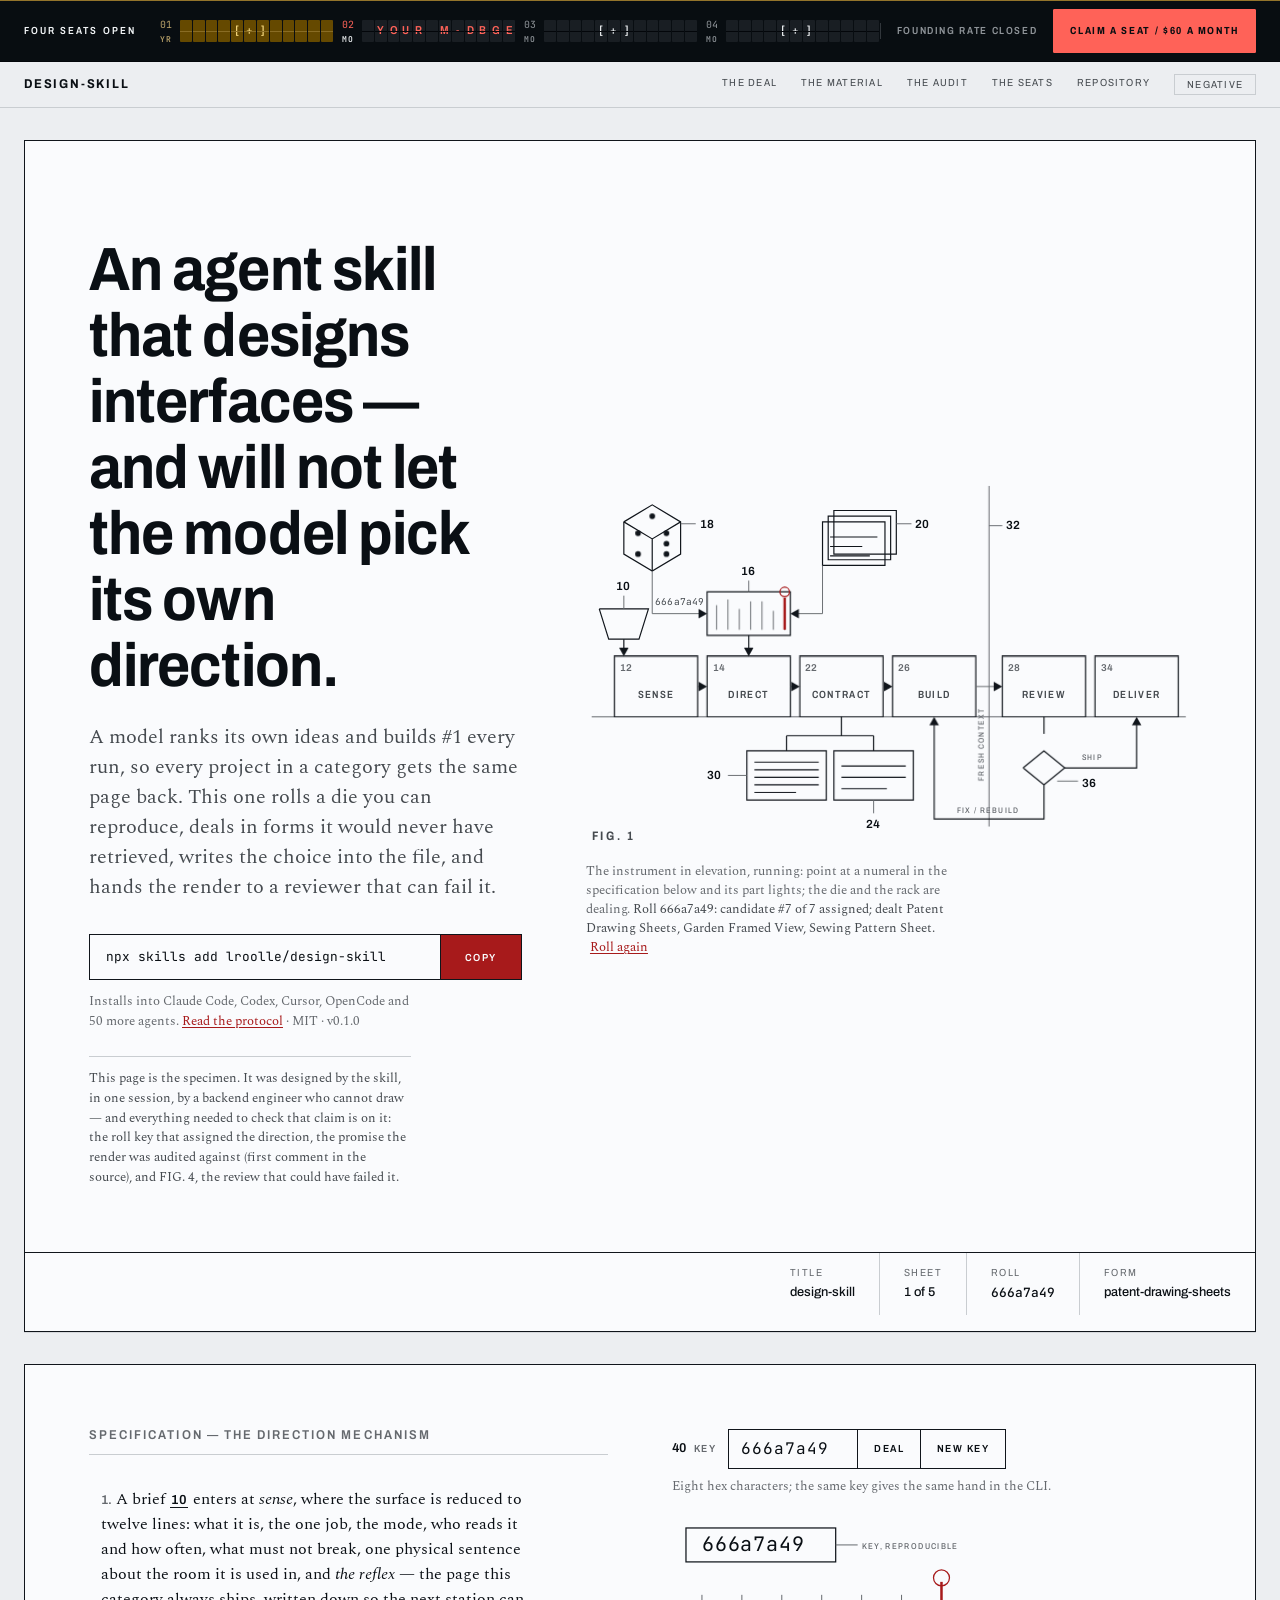
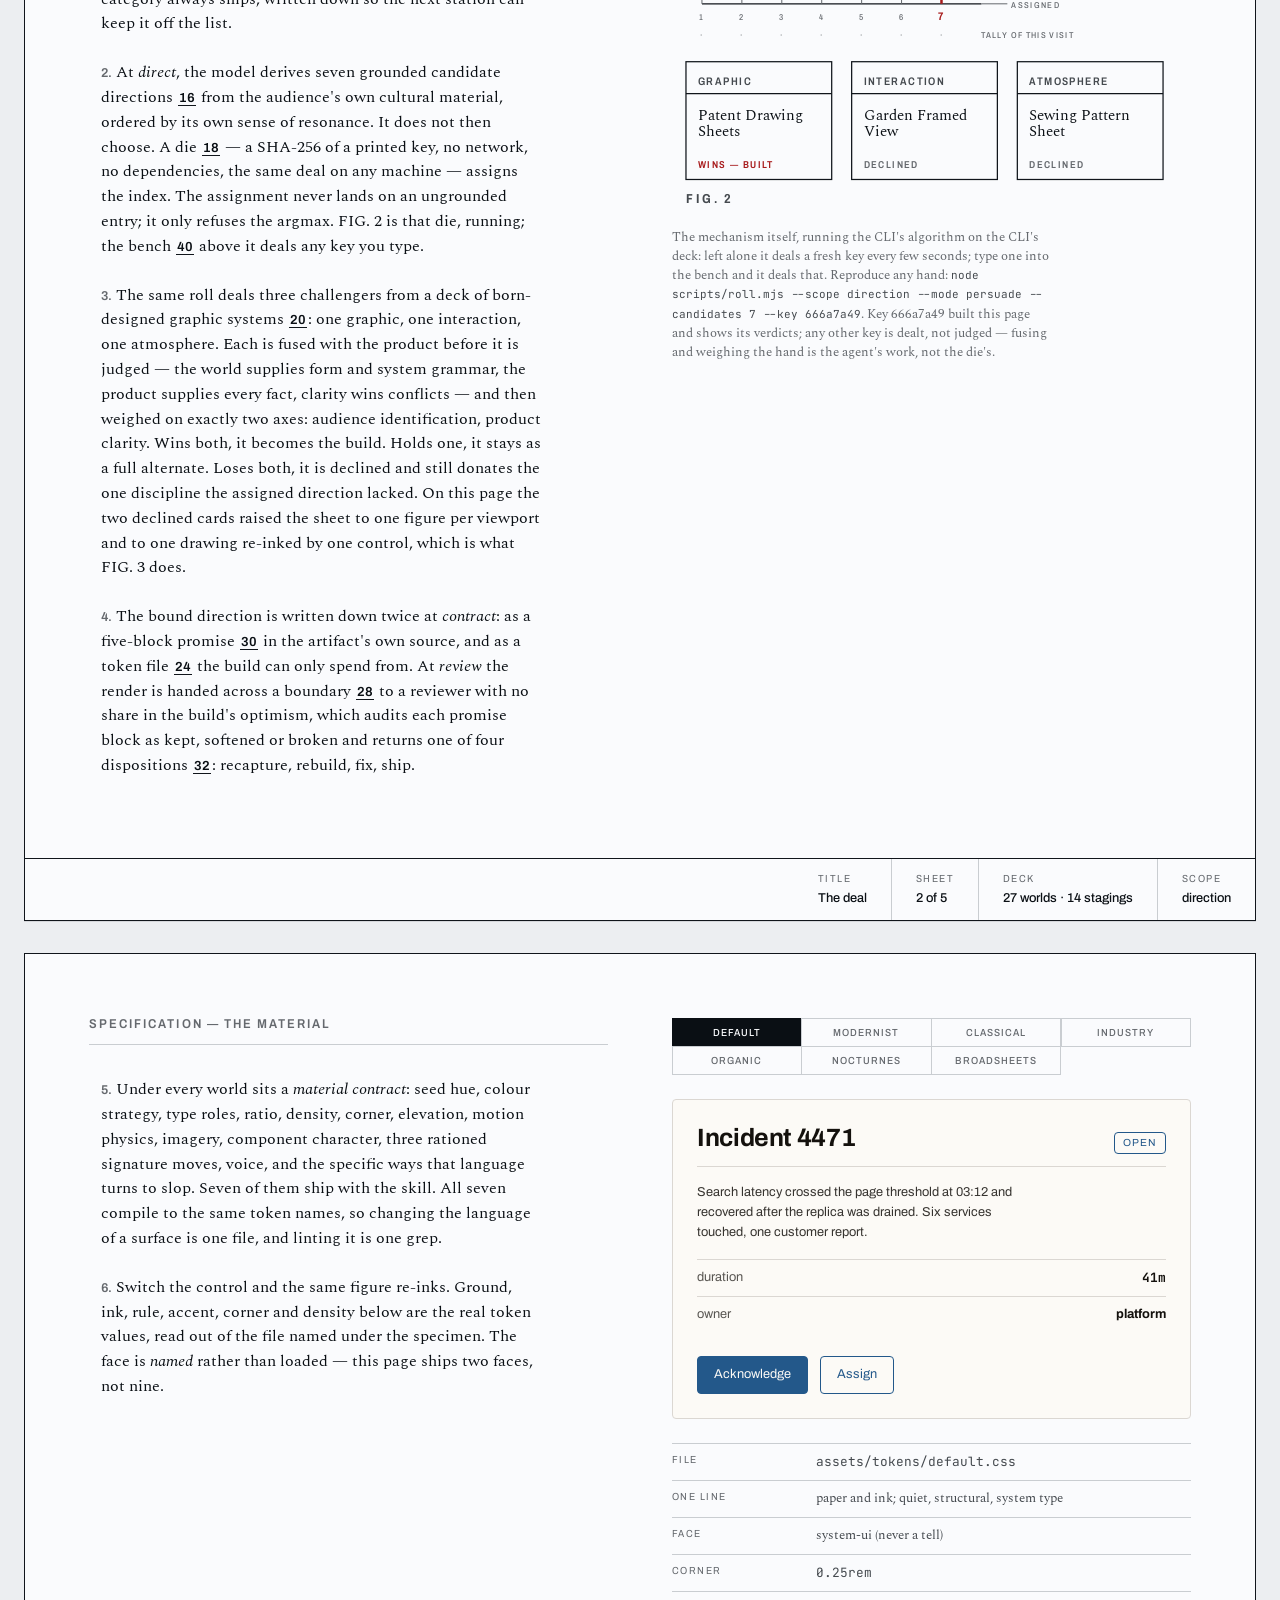
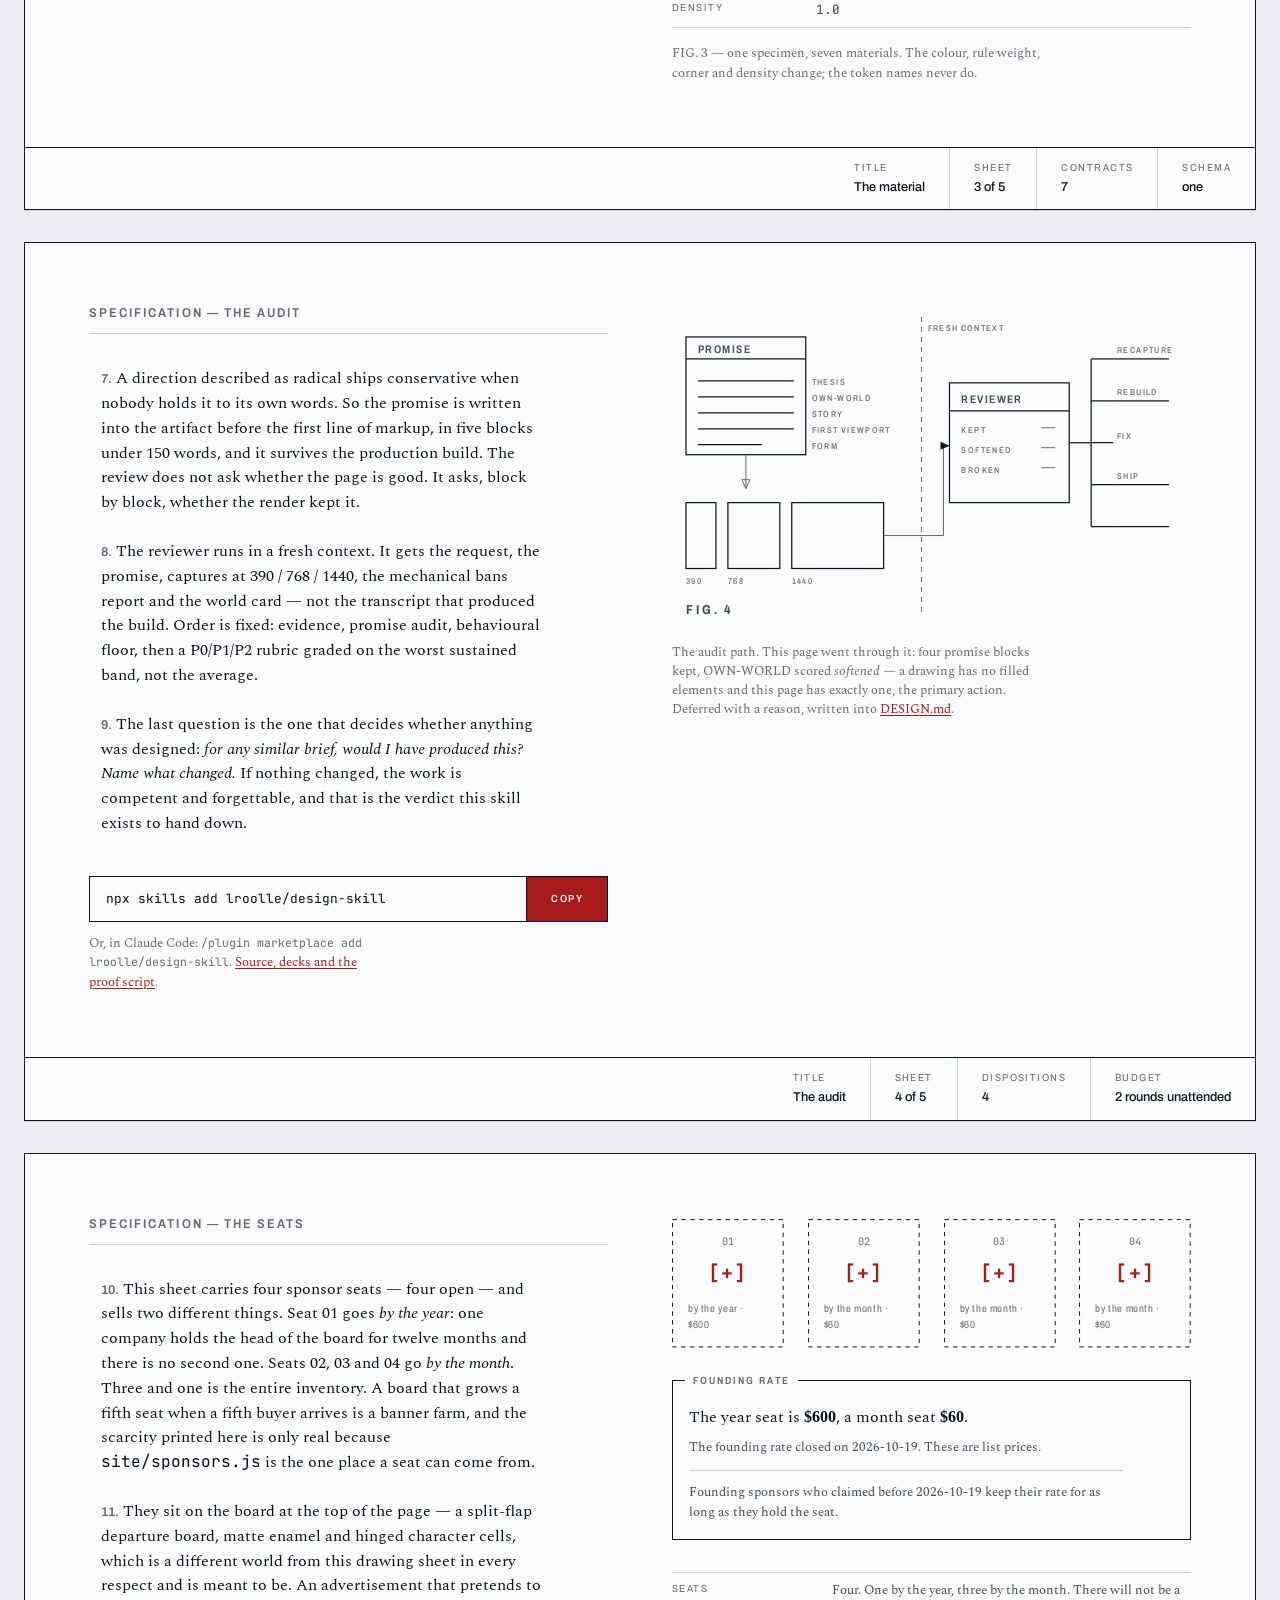
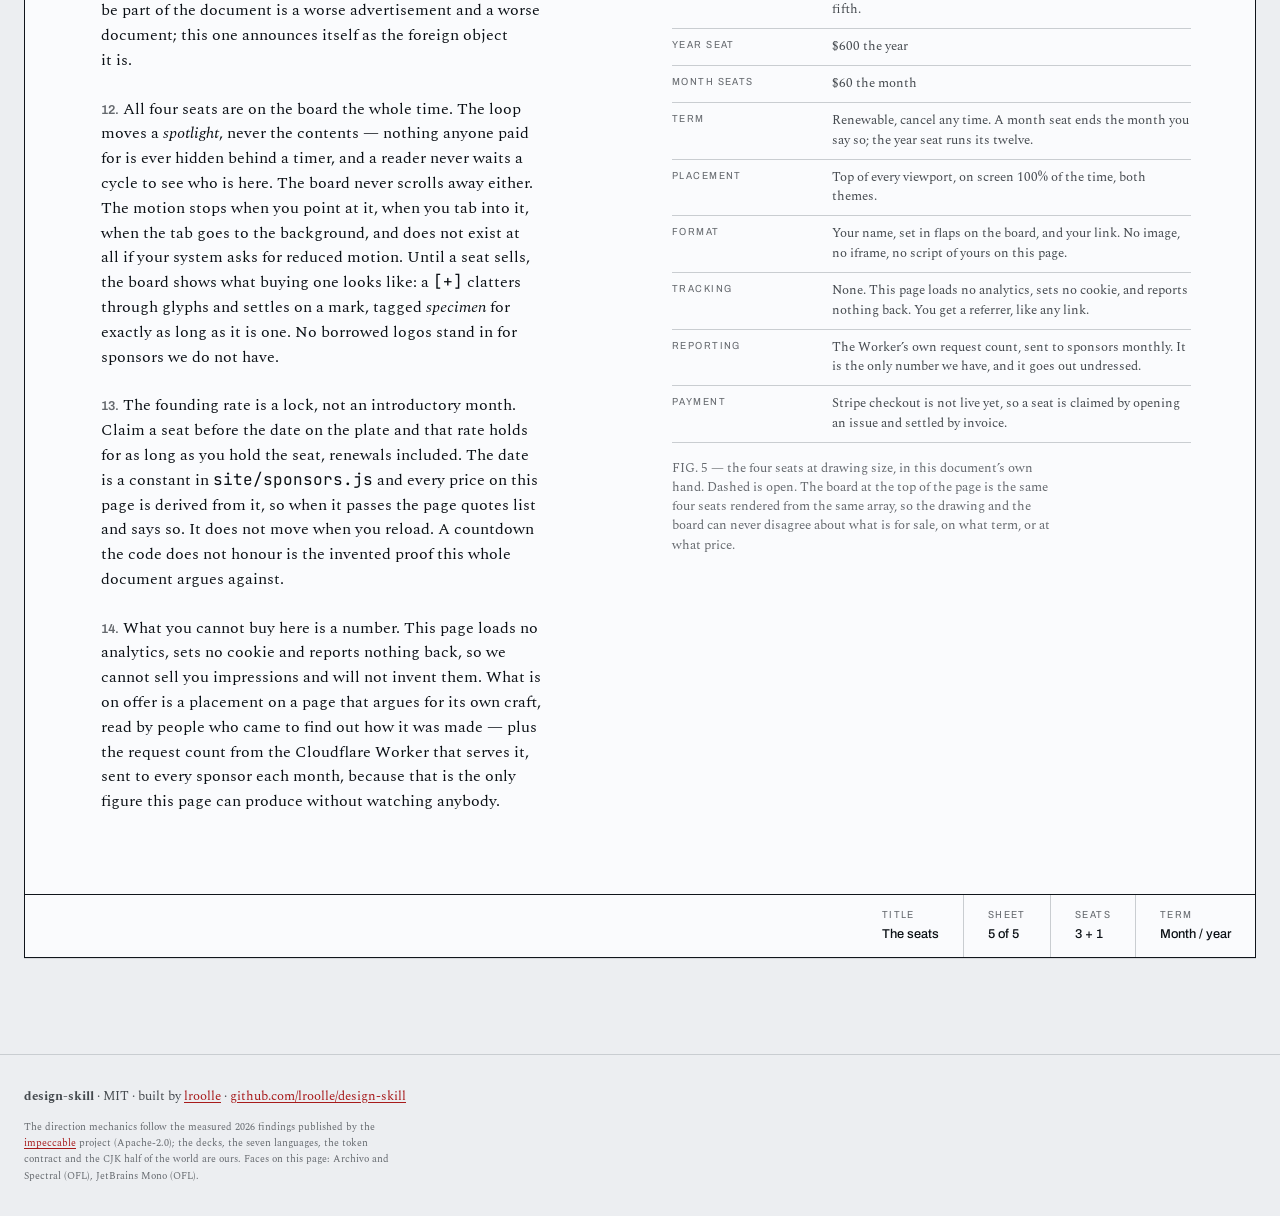
==== commit 0a63f412: "Material over method: the v0.2 rewrite A real zh build (2026-08-24) shipped the ritual and skipped t" ====
--- a/site/index.html
+++ b/site/index.html
@@ -50,7 +50,7 @@
                   action. Right: FIG. 1, the six-station instrument with the die
                   and the deck hanging over station 2, every part on a leader.
                   Nothing else in the viewport.
-  FORM            Patent Drawing Sheets (worlds/patent-drawing-sheets.md), dealt
+  FORM            Patent Drawing Sheets (decks/worlds/patent-drawing-sheets.md), dealt
                   as the graphic challenger against assigned candidate #7 (the
                   test bench) and winning both axes. Roll key 666a7a49. Raises:
                   one figure per viewport, from garden-framed-view (declined);
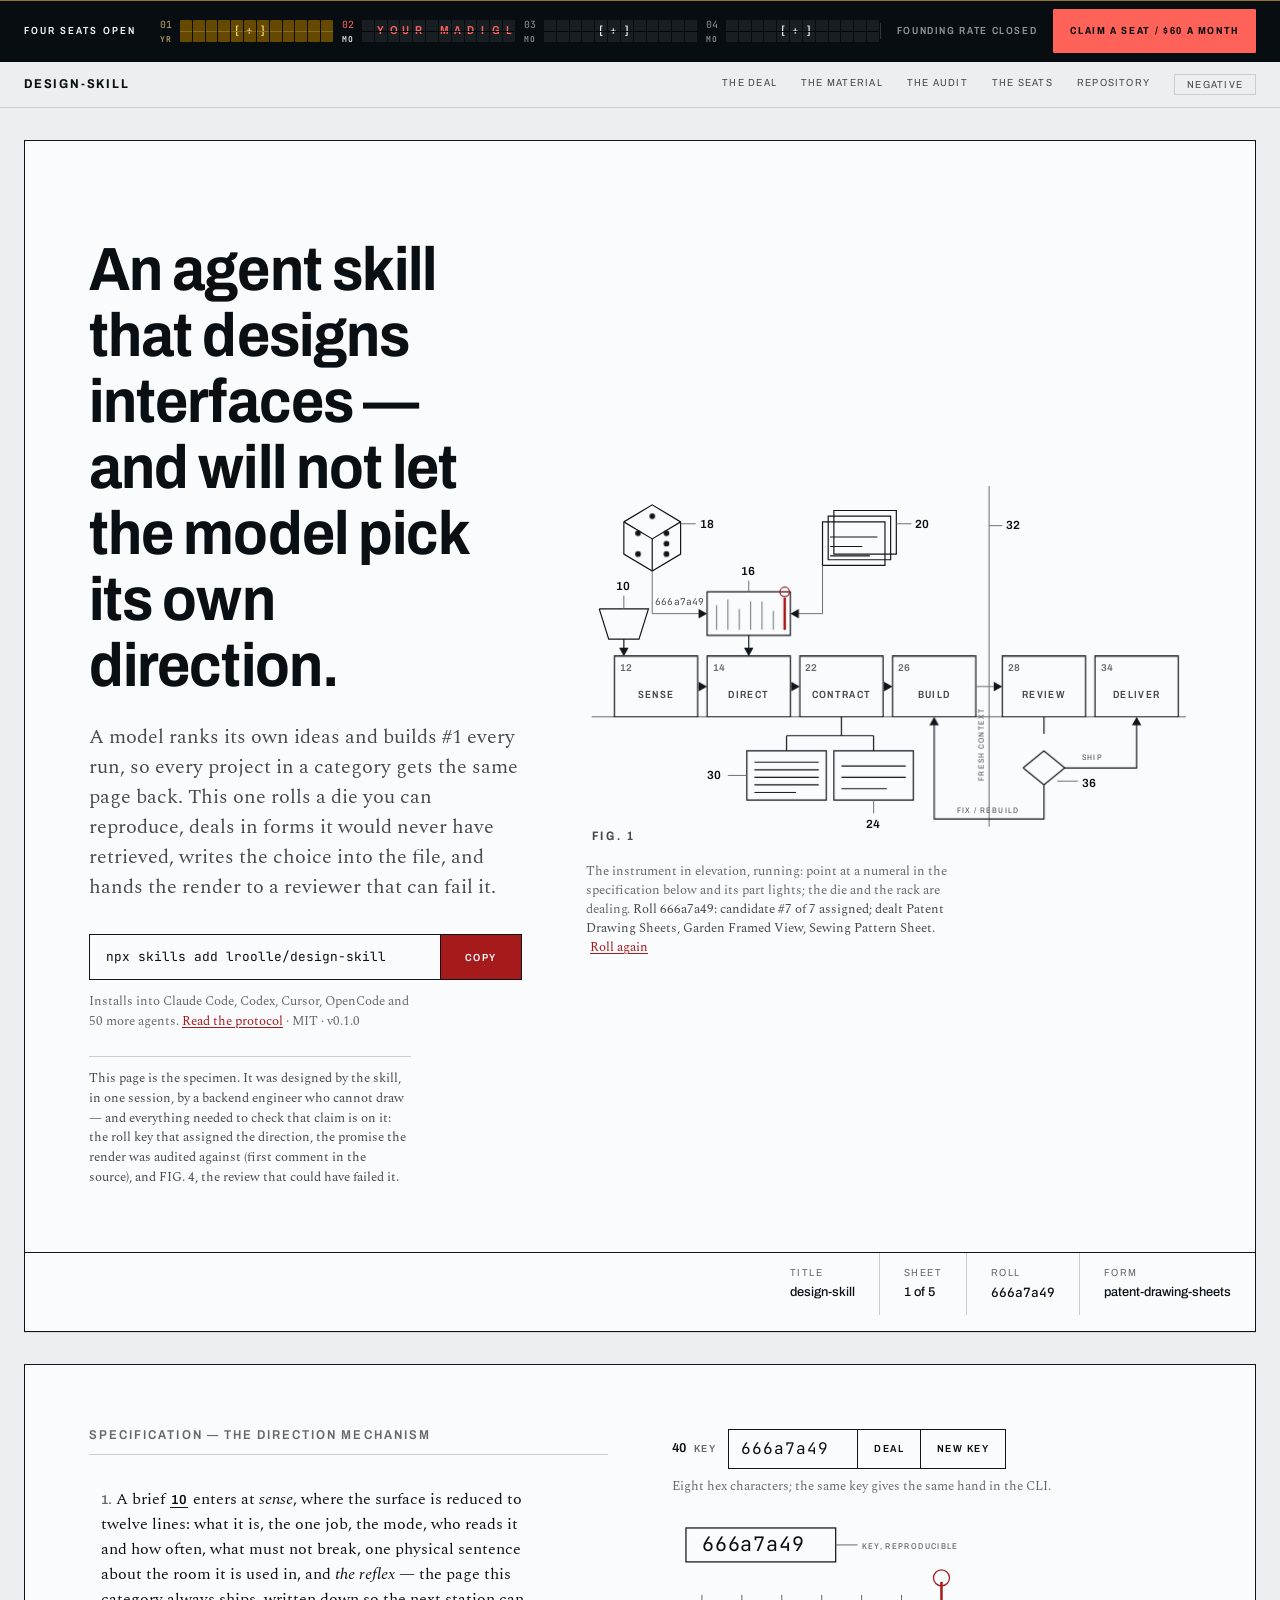
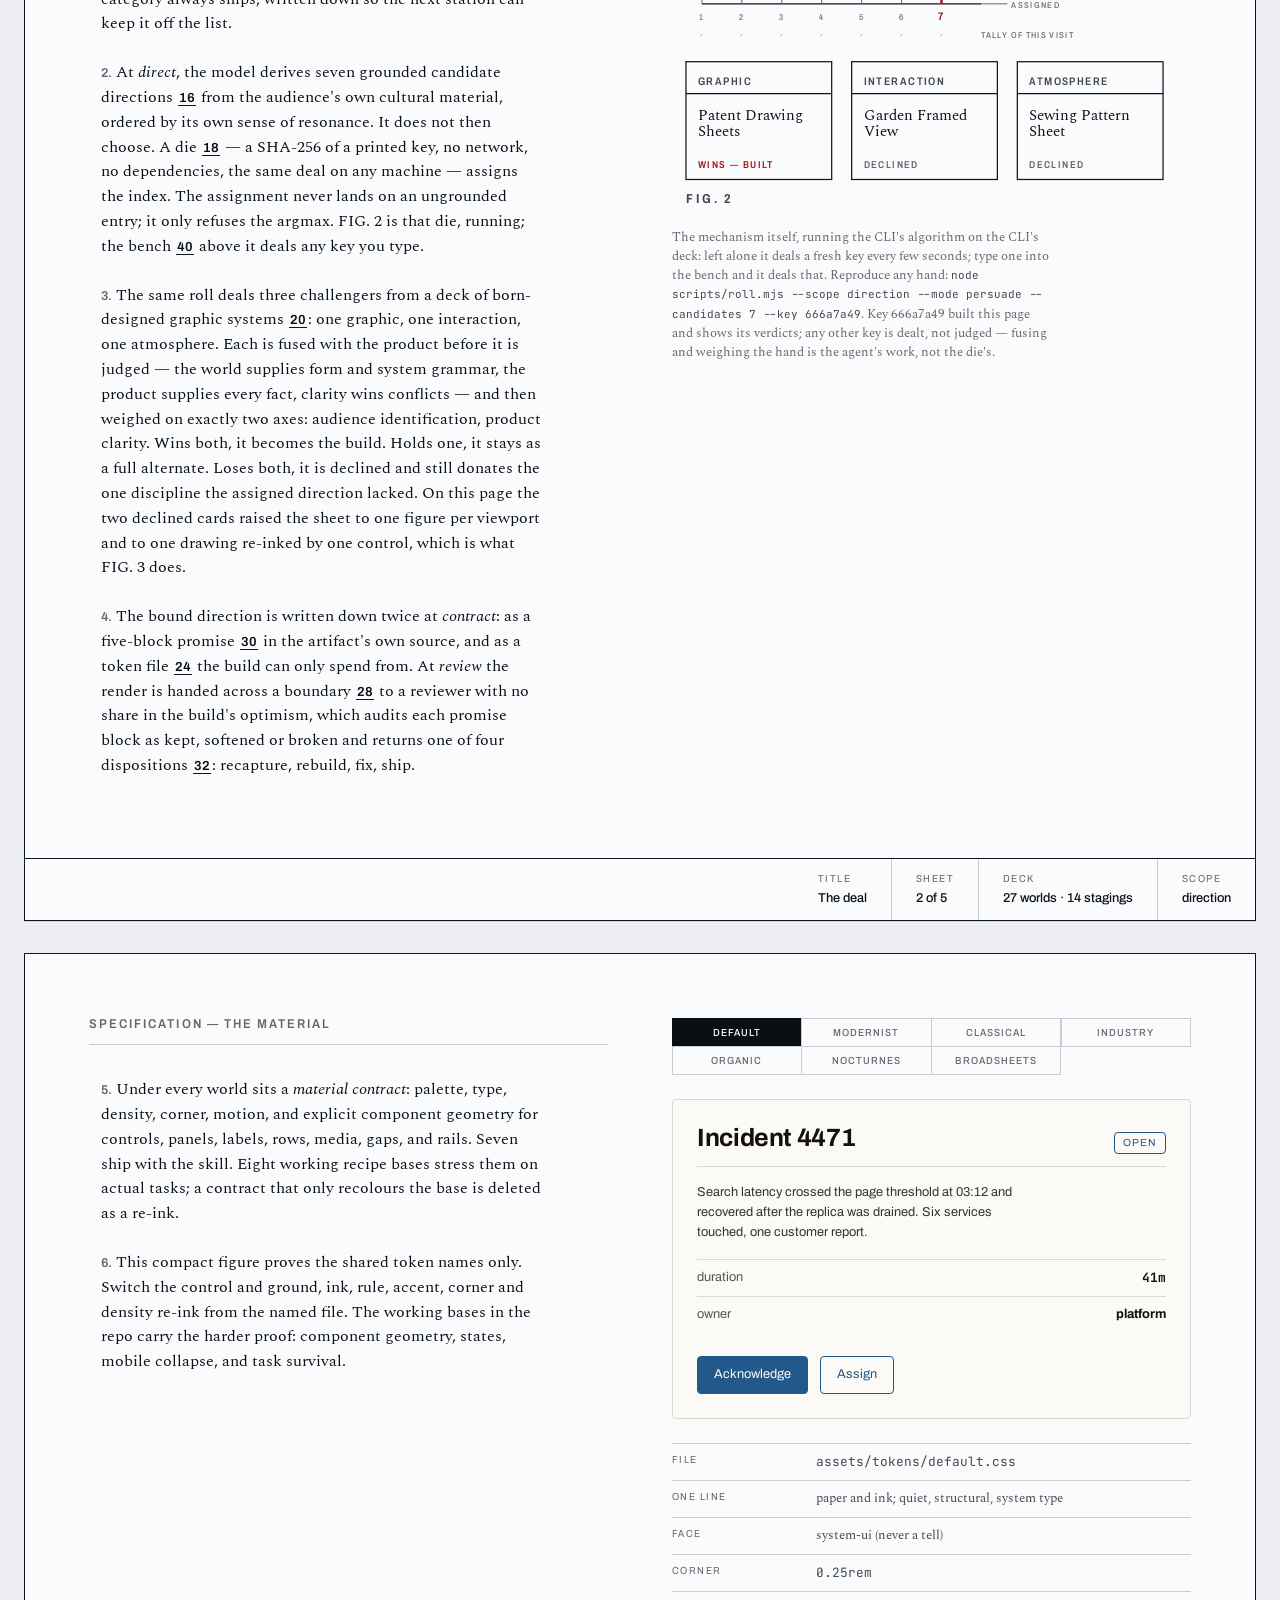
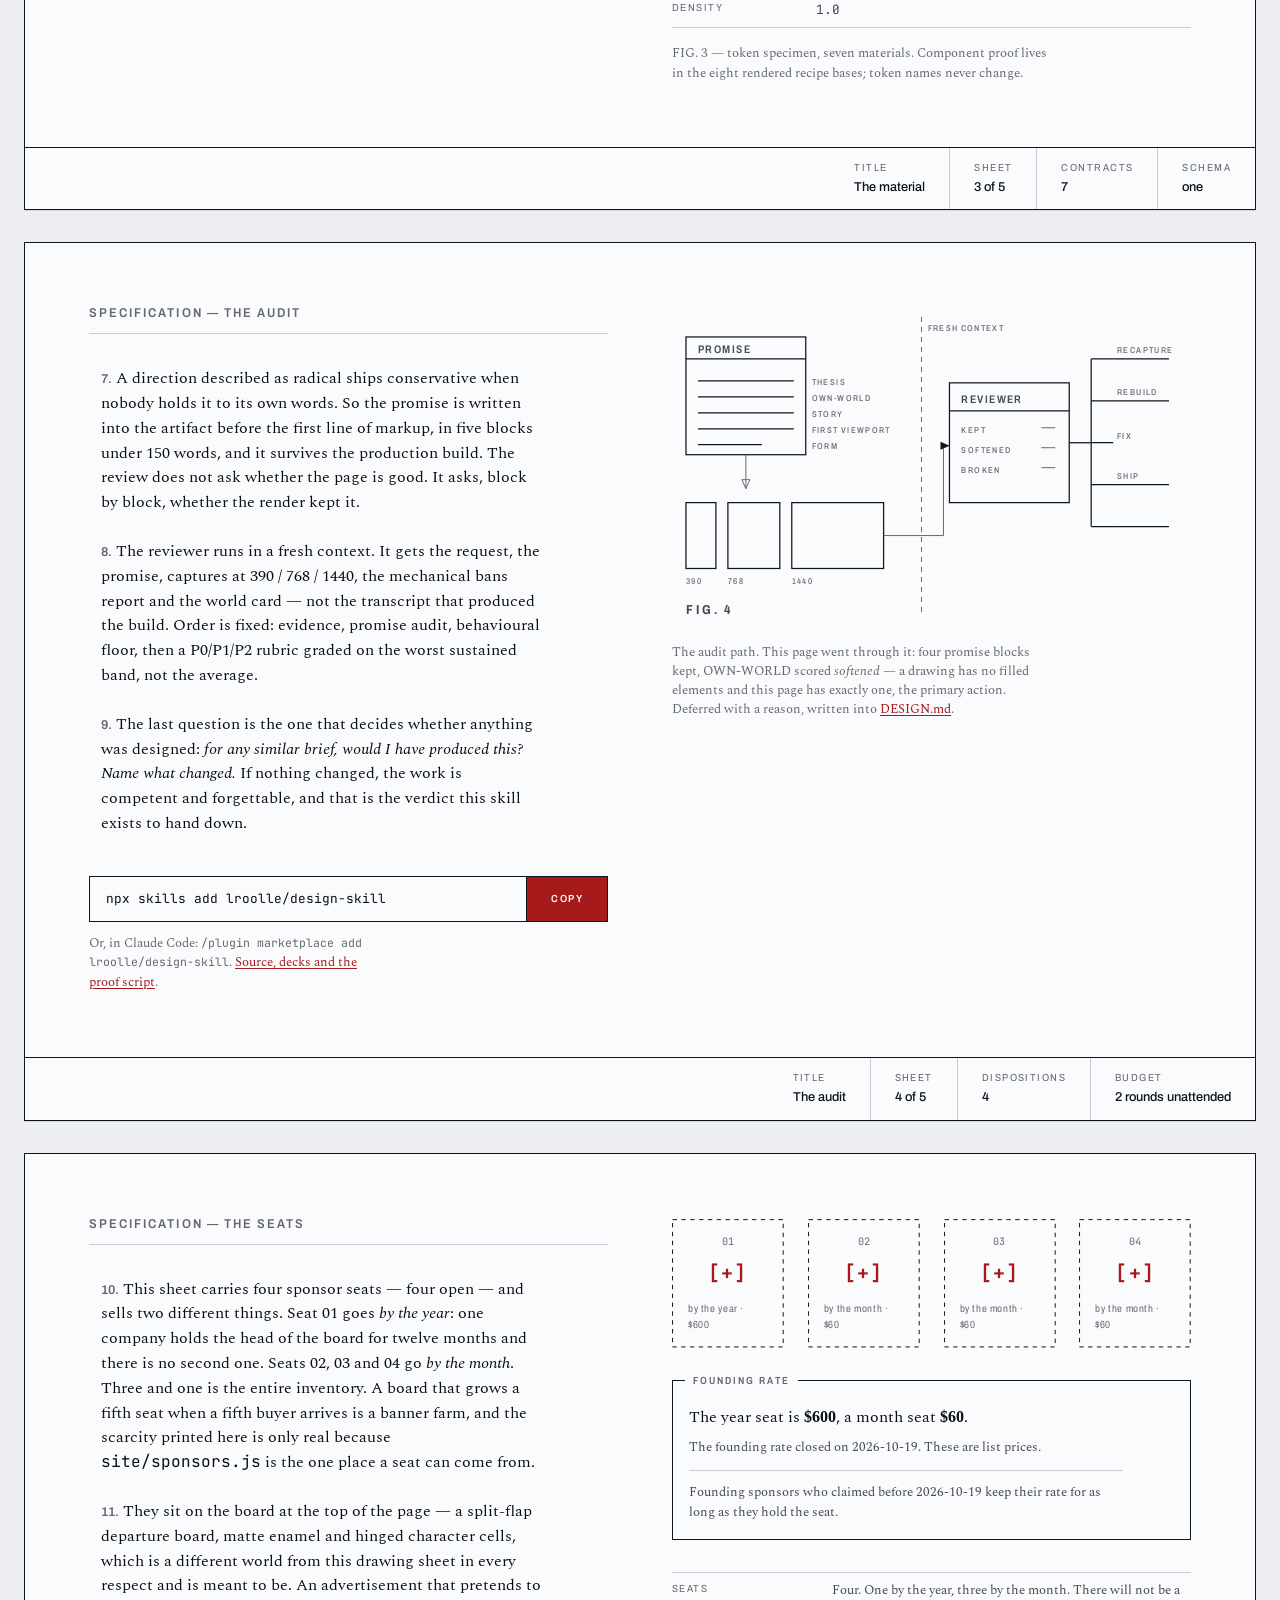
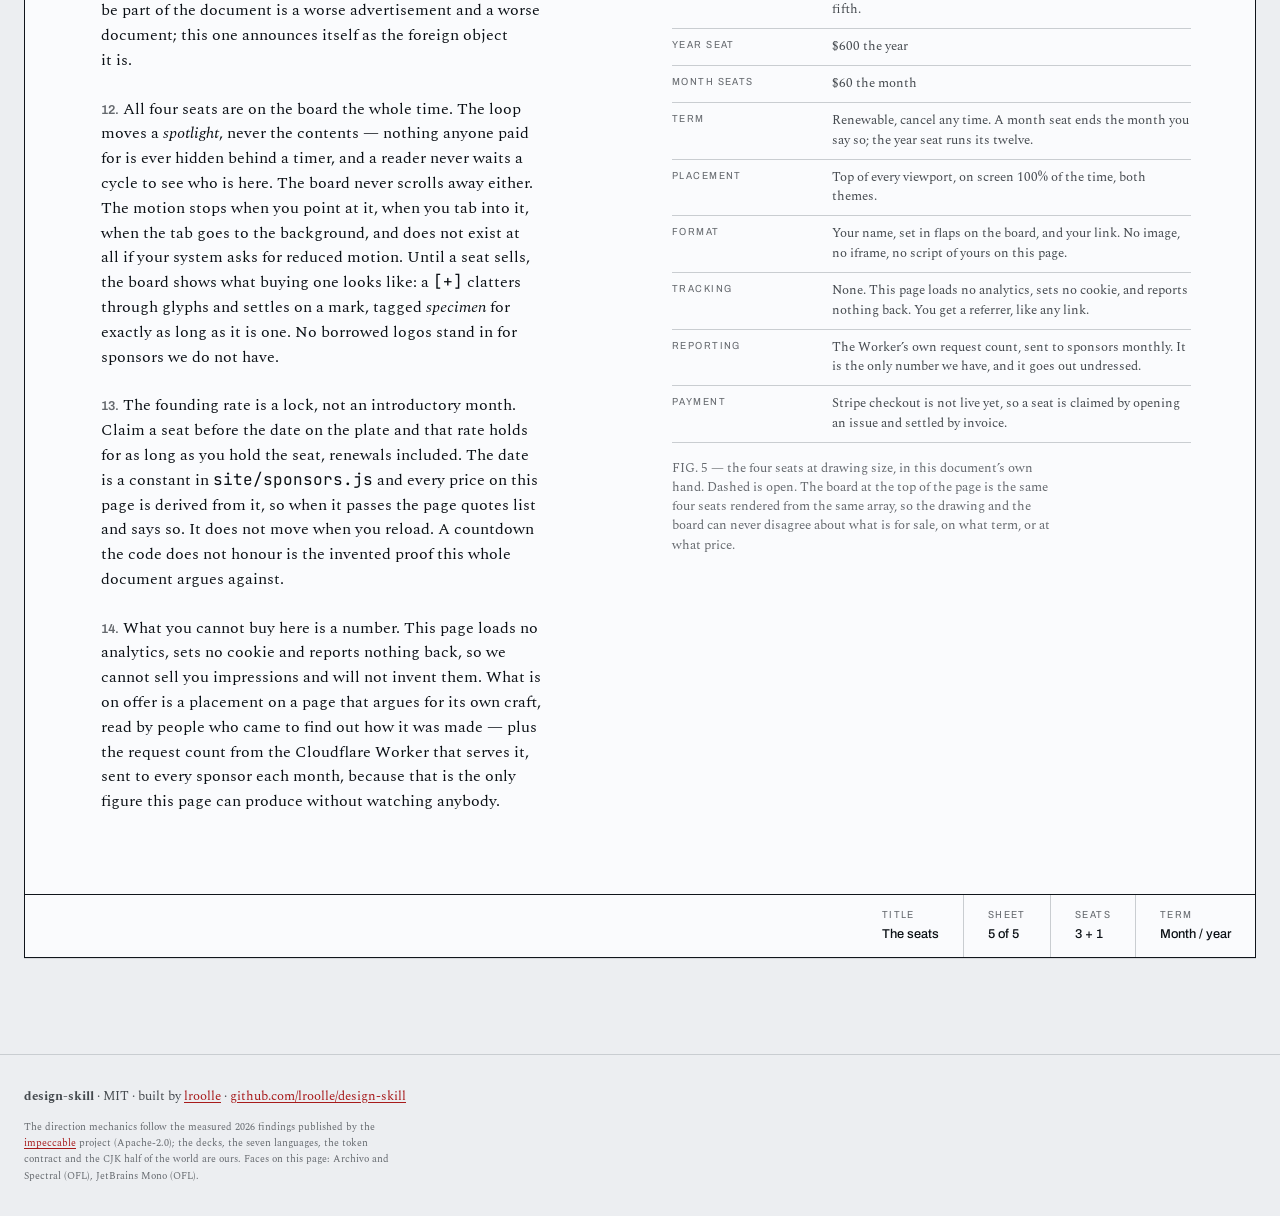
==== commit 448810d2: "v0.3: replace wireframes with working base materials" ====
--- a/site/index.html
+++ b/site/index.html
@@ -445,19 +445,17 @@
       <div class="spec">
         <h2 class="spec__head">Specification &#8212; the material</h2>
         <p class="spec__p">
-          <b>5.</b> Under every world sits a <i>material contract</i>: seed hue,
-          colour strategy, type roles, ratio, density, corner, elevation, motion
-          physics, imagery, component character, three rationed signature moves,
-          voice, and the specific ways that language turns to slop. Seven of them
-          ship with the skill. All seven compile to the same token names, so
-          changing the language of a surface is one file, and linting it is one
-          grep.
-        </p>
-        <p class="spec__p">
-          <b>6.</b> Switch the control and the same figure re-inks. Ground, ink,
-          rule, accent, corner and density below are the real token values, read
-          out of the file named under the specimen. The face is <i>named</i>
-          rather than loaded &#8212; this page ships two faces, not nine.
+          <b>5.</b> Under every world sits a <i>material contract</i>: palette,
+          type, density, corner, motion, and explicit component geometry for
+          controls, panels, labels, rows, media, gaps, and rails. Seven ship with
+          the skill. Eight working recipe bases stress them on actual tasks; a
+          contract that only recolours the base is deleted as a re-ink.
+        </p>
+        <p class="spec__p">
+          <b>6.</b> This compact figure proves the shared token names only. Switch
+          the control and ground, ink, rule, accent, corner and density re-ink
+          from the named file. The working bases in the repo carry the harder
+          proof: component geometry, states, mobile collapse, and task survival.
         </p>
       </div>
 
@@ -498,8 +496,8 @@
           <div><dt>density</dt><dd data-mono id="ro-density">1.0</dd></div>
         </dl>
         <figcaption>
-          FIG. 3 &#8212; one specimen, seven materials. The colour, rule weight,
-          corner and density change; the token names never do.
+          FIG. 3 &#8212; token specimen, seven materials. Component proof lives in
+          the eight rendered recipe bases; token names never change.
         </figcaption>
       </figure>
 
